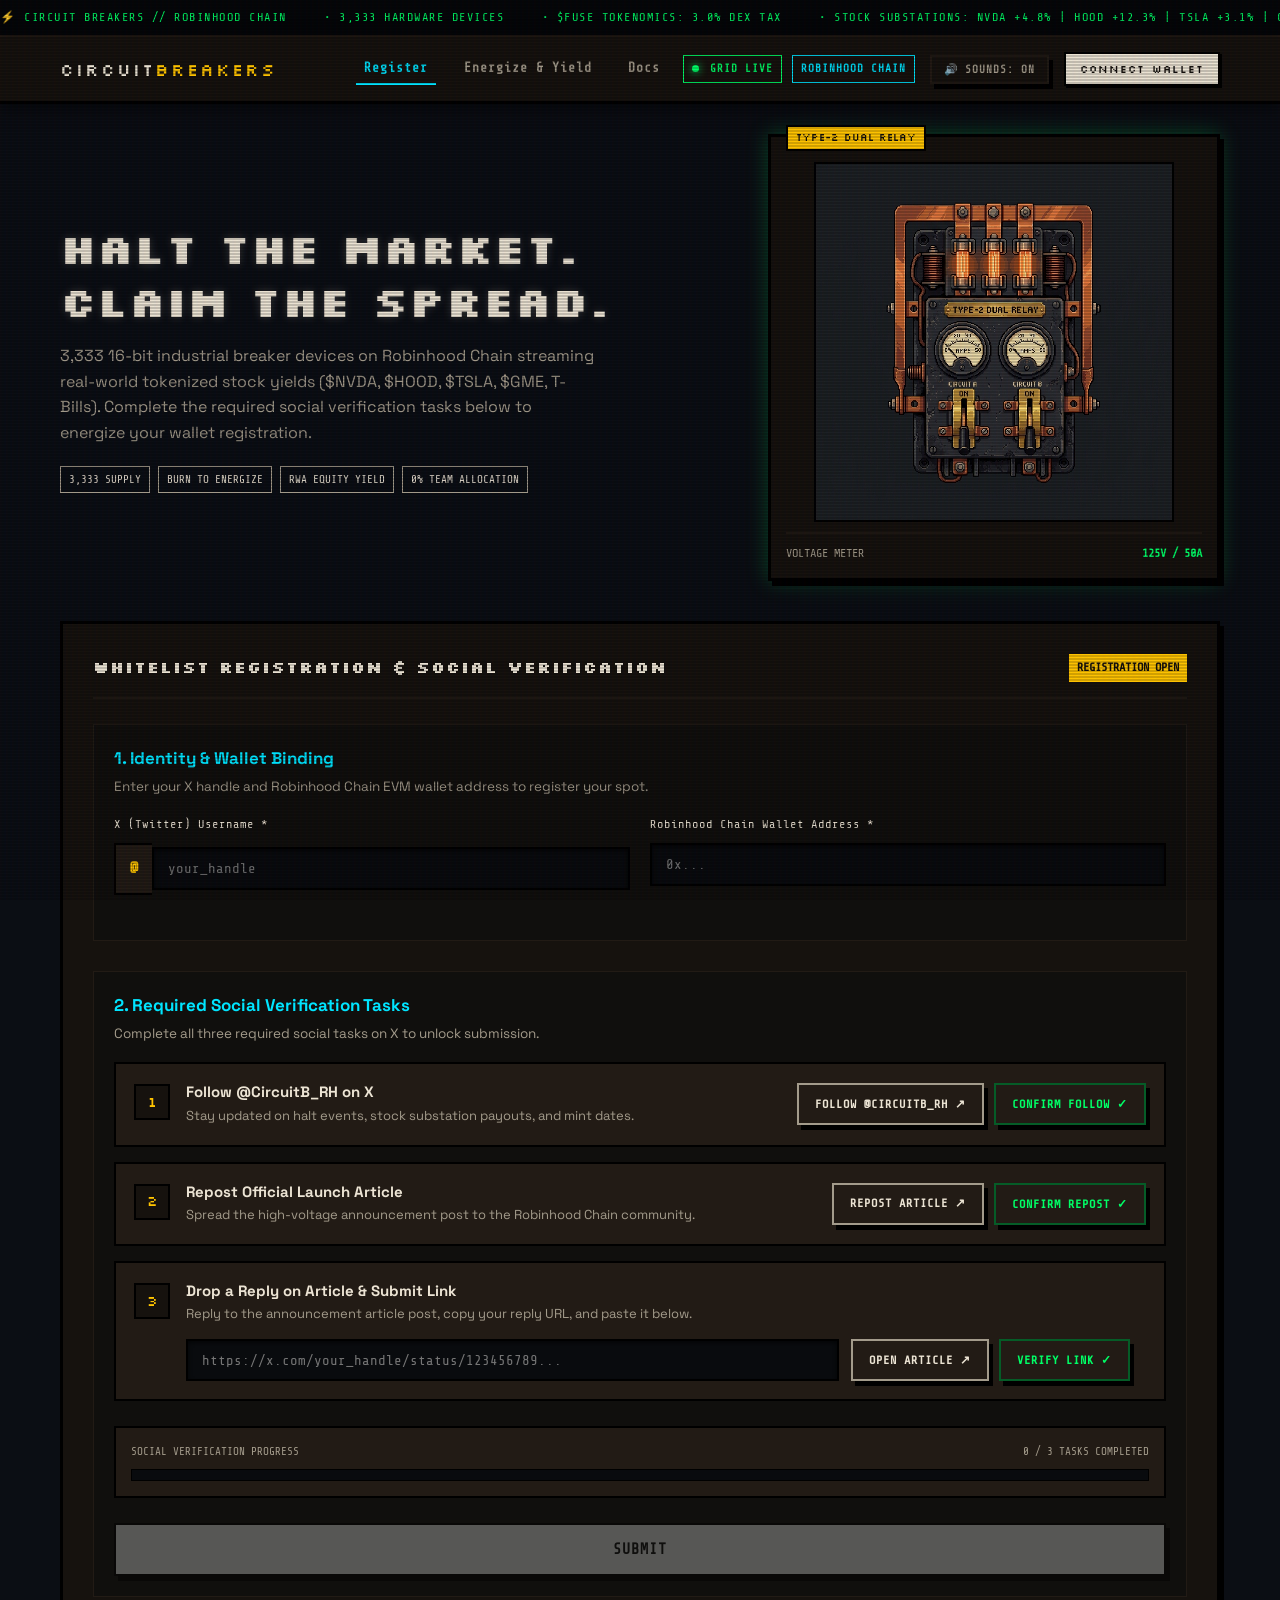
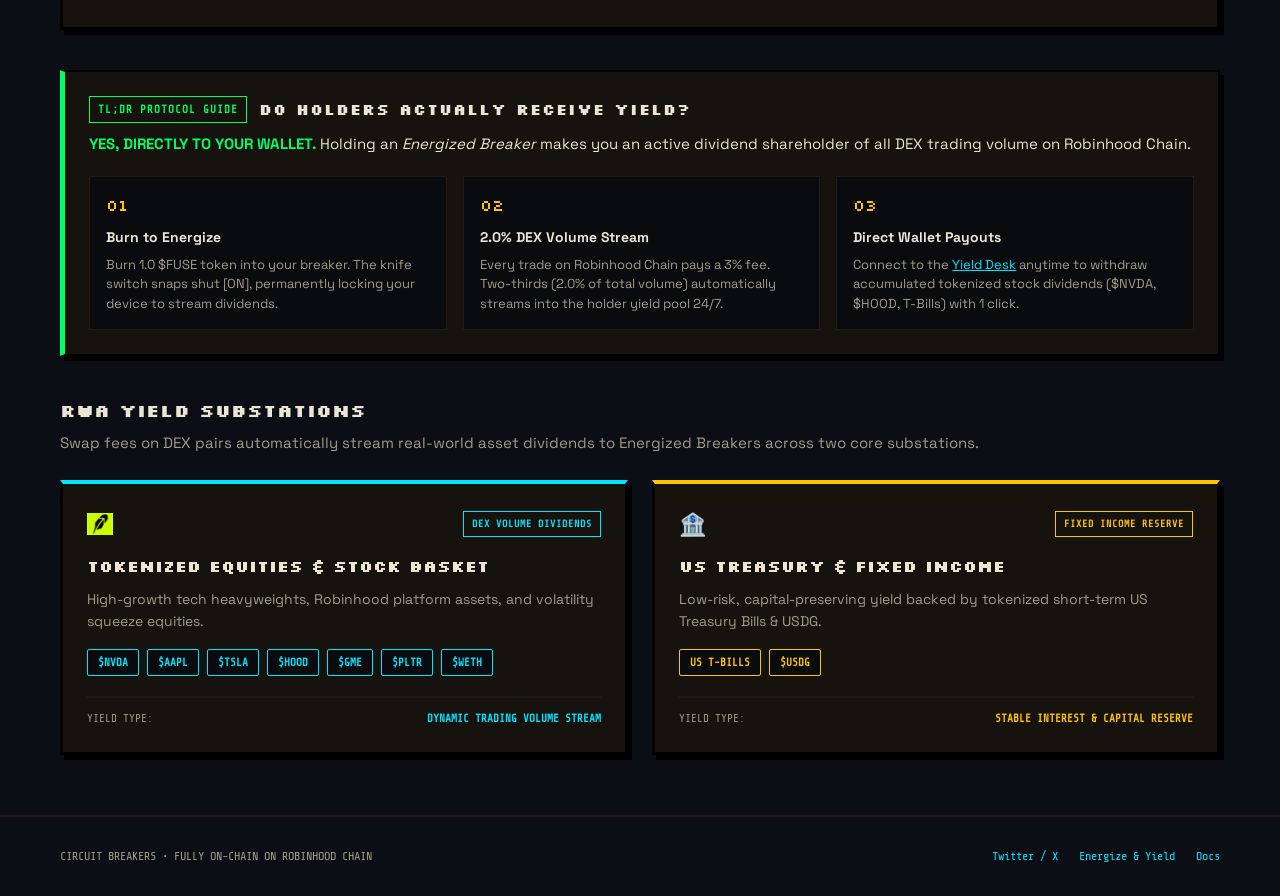
==== index.html @ a535ebd8 "Add production Web3 wallet connect, dynamic NFT inventory detection, and zeroed baseline stats" ====
<!DOCTYPE html>
<html lang="en">
<head>
  <meta charset="UTF-8">
  <meta name="viewport" content="width=device-width, initial-scale=1.0">
  <title>CIRCUIT BREAKERS | Robinhood Chain Registration Terminal</title>
  <meta name="description" content="3,333 16-bit industrial breaker devices on Robinhood Chain streaming real-world tokenized stock yields.">
  <link rel="preconnect" href="https://fonts.googleapis.com">
  <link rel="preconnect" href="https://fonts.gstatic.com" crossorigin>
  <link href="https://fonts.googleapis.com/css2?family=Share+Tech+Mono&family=Silkscreen:wght@400;700&family=Space+Grotesk:wght@400;600;700&display=swap" rel="stylesheet">
  <link rel="icon" type="image/png" href="assets/favicon.png?v=2.0.2">
  <link rel="shortcut icon" href="favicon.ico?v=2.0.2">
  <link rel="stylesheet" href="style.css?v=2.0.2">
</head>
<body class="crt-overlay">

  <!-- TOP STATUS MARQUEE -->
  <div class="ticker-bar">
    <div class="ticker-content" id="tickerStream">
      <span>⚡ CIRCUIT BREAKERS // ROBINHOOD CHAIN</span>
      <span>• 3,333 HARDWARE DEVICES</span>
      <span>• $FUSE TOKENOMICS: 3.0% DEX TAX</span>
      <span>• STOCK SUBSTATIONS: NVDA +4.8% | HOOD +12.3% | TSLA +3.1% | GME +18.5%</span>
      <span>• REGISTRATION STATUS: OPEN</span>
    </div>
  </div>

  <!-- NAVIGATION HEADER -->
  <header class="topbar">
    <div class="wrap topbar-in">
      <a href="index.html" class="brand">CIRCUIT<span>BREAKERS</span></a>
      
      <div class="topbar-right">
        <nav class="nav-links" id="navLinks">
          <a href="index.html#registrationPanel" class="nav-link active">Register</a>
          <a href="energize.html" class="nav-link">Energize &amp; Yield</a>
          <a href="docs.html" class="nav-link">Docs</a>
          <div class="mobile-only-drawer-item">
            <span class="badge badge-chain">ROBINHOOD CHAIN</span>
          </div>
        </nav>
        <div class="header-badges">
          <span class="badge badge-live"><i class="dot"></i> GRID LIVE</span>
          <span class="badge badge-chain">ROBINHOOD CHAIN</span>
        </div>
        <button class="btn btn-audio" id="audioToggle" aria-label="Toggle Audio Feedback">
          <span id="audioIcon">🔊</span> SOUNDS: ON
        </button>
        <button class="btn-connect" id="navConnectBtn">CONNECT WALLET</button>
        <button class="mobile-menu-btn" id="mobileMenuBtn" aria-label="Toggle Navigation Menu">
          <span id="hamburgerIcon">☰</span>
        </button>
      </div>
    </div>
  </header>

  <!-- MAIN TERMINAL WRAPPER -->
  <main class="wrap main-content">

    <!-- HERO SECTION -->
    <section class="hero-grid">
      <div class="hero-left">
        <h1 class="hero-title">HALT THE MARKET.<br>CLAIM THE SPREAD.</h1>
        <p class="hero-lede">
          3,333 16-bit industrial breaker devices on Robinhood Chain streaming real-world tokenized stock yields ($NVDA, $HOOD, $TSLA, $GME, T-Bills). 
          Complete the required social verification tasks below to energize your wallet registration.
        </p>
        <div class="hero-tags">
          <span class="tag">3,333 Supply</span>
          <span class="tag">Burn to Energize</span>
          <span class="tag">RWA Equity Yield</span>
          <span class="tag">0% Team Allocation</span>
        </div>
      </div>
      <div class="hero-right">
        <!-- 16-Bit Device Showcase Carousel -->
        <div class="device-card">
          <div class="device-badge">TYPE-2 DUAL RELAY</div>
          <img src="assets/type2.jpg" alt="Circuit Breaker Master Device" id="heroDeviceImg" class="device-art">
          <div class="device-foot">
            <span class="meter-label">VOLTAGE METER</span>
            <span class="meter-val" id="voltageVal">125V / 50A</span>
          </div>
        </div>
      </div>
    </section>

    <!-- INTERACTIVE REGISTRATION CARD -->
    <section class="terminal-panel" id="registrationPanel">
      <div class="panel-header">
        <h2>WHITELIST REGISTRATION &amp; SOCIAL VERIFICATION</h2>
        <span class="step-indicator" id="statusBadge">REGISTRATION OPEN</span>
      </div>

      <form id="regForm" onsubmit="return false;">
        
        <!-- SECTION 1: IDENTITY & WALLET -->
        <div class="form-section">
          <h3 class="section-title">1. Identity &amp; Wallet Binding</h3>
          <p class="section-desc">Enter your X handle and Robinhood Chain EVM wallet address to register your spot.</p>
          
          <div class="form-grid">
            <div class="field-group">
              <label for="xUsername">X (Twitter) Username *</label>
              <div class="input-prefix-wrap">
                <span class="prefix">@</span>
                <input type="text" id="xUsername" placeholder="your_handle" required autocomplete="off">
              </div>
            </div>

            <div class="field-group">
              <label for="walletAddress">Robinhood Chain Wallet Address *</label>
              <input type="text" id="walletAddress" placeholder="0x..." required autocomplete="off">
            </div>
          </div>
        </div>

        <!-- SECTION 2: REQUIRED SOCIAL TASKS -->
        <div class="form-section" style="margin-top: 30px;">
          <h3 class="section-title">2. Required Social Verification Tasks</h3>
          <p class="section-desc">Complete all three required social tasks on X to unlock submission.</p>

          <div class="tasks-list">
            
            <!-- Task 1: Follow Account -->
            <div class="task-card" id="taskCard1">
              <div class="task-icon">1</div>
              <div class="task-body">
                <h4>Follow @CircuitB_RH on X</h4>
                <p>Stay updated on halt events, stock substation payouts, and mint dates.</p>
              </div>
              <div class="task-action">
                <a href="https://x.com/CircuitB_RH" target="_blank" rel="noopener noreferrer" class="btn btn-ghost" id="followBtn">Follow @CircuitB_RH &nearr;</a>
                <button type="button" class="btn btn-check" id="checkTask1">Confirm Follow &check;</button>
              </div>
            </div>

            <!-- Task 2: Retweet Article -->
            <div class="task-card" id="taskCard2">
              <div class="task-icon">2</div>
              <div class="task-body">
                <h4>Repost Official Launch Article</h4>
                <p>Spread the high-voltage announcement post to the Robinhood Chain community.</p>
              </div>
              <div class="task-action">
                <a href="https://x.com/CircuitB_RH" target="_blank" rel="noopener noreferrer" class="btn btn-ghost" id="retweetBtn">Repost Article &nearr;</a>
                <button type="button" class="btn btn-check" id="checkTask2">Confirm Repost &check;</button>
              </div>
            </div>

            <!-- Task 3: Drop Reply & Submit URL -->
            <div class="task-card task-card-expandable" id="taskCard3">
              <div class="task-icon">3</div>
              <div class="task-body">
                <h4>Drop a Reply on Article &amp; Submit Link</h4>
                <p>Reply to the announcement article post, copy your reply URL, and paste it below.</p>
                <div class="reply-action-row">
                  <input type="url" id="replyUrl" placeholder="https://x.com/your_handle/status/123456789..." autocomplete="off">
                  <div class="task-action">
                    <a href="https://x.com/CircuitB_RH" target="_blank" rel="noopener noreferrer" class="btn btn-ghost" id="replyBtn">Open Article &nearr;</a>
                    <button type="button" class="btn btn-check" id="checkTask3">Verify Link &check;</button>
                  </div>
                </div>
              </div>
            </div>

          </div>

          <!-- Progress Bar & Submit -->
          <div class="progress-box">
            <div class="progress-head">
              <span>SOCIAL VERIFICATION PROGRESS</span>
              <span id="progressPercent">0 / 3 TASKS COMPLETED</span>
            </div>
            <div class="progress-bar-track">
              <div class="progress-bar-fill" id="progressFill"></div>
            </div>
          </div>

          <div class="submit-action-wrap">
            <button type="button" class="btn btn-primary btn-large" id="submitRegBtn" disabled>SUBMIT</button>
          </div>
        </div>

      </form>
    </section>

    <!-- SUCCESS RECEIPT MODAL -->
    <div class="modal-backdrop" id="successModal" hidden>
      <div class="modal-card">
        <div class="modal-header">
          <h3>⚡ REGISTRATION RECEIPT</h3>
          <button type="button" class="btn-close" id="closeModalBtn">&times;</button>
        </div>
        <div class="modal-body">
          <div class="receipt-badge">WHITELIST VERIFIED</div>
          <p class="receipt-intro">Your identity &amp; wallet have been registered into the Circuit Breakers allocation pool.</p>
          
          <div class="ticket-details">
            <div class="ticket-row">
              <span class="t-key">SERIAL NUMBER:</span>
              <span class="t-val" id="recSerial">#0407</span>
            </div>
            <div class="ticket-row">
              <span class="t-key">X HANDLE:</span>
              <span class="t-val" id="recHandle">@username</span>
            </div>
            <div class="ticket-row">
              <span class="t-key">CHAIN ADDRESS:</span>
              <span class="t-val" id="recWallet">0x...</span>
            </div>
            <div class="ticket-row">
              <span class="t-key">REPLY VERIFICATION:</span>
              <span class="t-val t-link" id="recReply">Submitted</span>
            </div>
            <div class="ticket-row">
              <span class="t-key">SUBSTATION ALLOCATION:</span>
              <span class="t-val">Tier-1 Guaranteed Whitelist</span>
            </div>
            <div class="ticket-row">
              <span class="t-key">TIMESTAMPS:</span>
              <span class="t-val" id="recTime">2026-08-31 23:30 UTC</span>
            </div>
          </div>
        </div>
        <div class="receipt-foot">
          <button type="button" class="btn btn-primary" id="doneBtn">Close &amp; Download Ticket</button>
        </div>
      </div>
    </div>

    <!-- TL;DR: HOW HOLDERS GET PAID -->
    <section class="tldr-yield-sec">
      <div class="tldr-yield-card">
        <div class="tldr-head">
          <span class="badge badge-live">TL;DR PROTOCOL GUIDE</span>
          <h3>DO HOLDERS ACTUALLY RECEIVE YIELD?</h3>
        </div>
        <p class="tldr-answer">
          <strong>YES, DIRECTLY TO YOUR WALLET.</strong> Holding an <em>Energized Breaker</em> makes you an active dividend shareholder of all DEX trading volume on Robinhood Chain.
        </p>
        <div class="tldr-steps-grid">
          <div class="tldr-step">
            <span class="t-step-num">01</span>
            <h4>Burn to Energize</h4>
            <p>Burn 1.0 $FUSE token into your breaker. The knife switch snaps shut [ON], permanently locking your device to stream dividends.</p>
          </div>
          <div class="tldr-step">
            <span class="t-step-num">02</span>
            <h4>2.0% DEX Volume Stream</h4>
            <p>Every trade on Robinhood Chain pays a 3% fee. Two-thirds (2.0% of total volume) automatically streams into the holder yield pool 24/7.</p>
          </div>
          <div class="tldr-step">
            <span class="t-step-num">03</span>
            <h4>Direct Wallet Payouts</h4>
            <p>Connect to the <a href="energize.html" class="tldr-link">Yield Desk</a> anytime to withdraw accumulated tokenized stock dividends ($NVDA, $HOOD, T-Bills) with 1 click.</p>
          </div>
        </div>
      </div>
    </section>

    <!-- RWA YIELD SUBSTATIONS -->
    <section class="substations-sec" id="substations">
      <div class="sec-head">
        <h2>RWA YIELD SUBSTATIONS</h2>
        <p>Swap fees on DEX pairs automatically stream real-world asset dividends to Energized Breakers across two core substations.</p>
      </div>
      <div class="substation-grid-2col">
        
        <!-- CARD 1: EQUITIES & STOCKS -->
        <div class="sub-card-featured sub-card-equities">
          <div class="sub-card-top">
            <div class="sub-icon-img"><img src="assets/robinhood_logo.png" alt="Robinhood Feather Logo" class="rh-logo-icon"></div>
            <span class="sub-badge sub-badge-cyan">DEX VOLUME DIVIDENDS</span>
          </div>
          <h3>Tokenized Equities &amp; Stock Basket</h3>
          <p class="sub-desc">High-growth tech heavyweights, Robinhood platform assets, and volatility squeeze equities.</p>
          <div class="asset-pills">
            <span class="pill">$NVDA</span>
            <span class="pill">$AAPL</span>
            <span class="pill">$TSLA</span>
            <span class="pill">$HOOD</span>
            <span class="pill">$GME</span>
            <span class="pill">$PLTR</span>
            <span class="pill">$WETH</span>
          </div>
          <div class="sub-foot">
            <span class="sub-label">YIELD TYPE:</span>
            <span class="sub-val val-cyan">DYNAMIC TRADING VOLUME STREAM</span>
          </div>
        </div>

        <!-- CARD 2: US TREASURY & FIXED INCOME -->
        <div class="sub-card-featured sub-card-treasury">
          <div class="sub-card-top">
            <div class="sub-icon-emoji">🏦</div>
            <span class="sub-badge sub-badge-amber">FIXED INCOME RESERVE</span>
          </div>
          <h3>US Treasury &amp; Fixed Income</h3>
          <p class="sub-desc">Low-risk, capital-preserving yield backed by tokenized short-term US Treasury Bills &amp; USDG.</p>
          <div class="asset-pills">
            <span class="pill pill-gold">US T-BILLS</span>
            <span class="pill pill-gold">$USDG</span>
          </div>
          <div class="sub-foot">
            <span class="sub-label">YIELD TYPE:</span>
            <span class="sub-val val-amber">STABLE INTEREST &amp; CAPITAL RESERVE</span>
          </div>
        </div>

      </div>
    </section>

  </main>

  <!-- FOOTER -->
  <footer class="foot">
    <div class="wrap foot-in">
      <span>CIRCUIT BREAKERS • FULLY ON-CHAIN ON ROBINHOOD CHAIN</span>
      <div class="foot-links">
        <a href="https://x.com/CircuitB_RH" target="_blank">Twitter / X</a>
        <a href="energize.html">Energize &amp; Yield</a>
        <a href="docs.html">Docs</a>
      </div>
    </div>
  </footer>

  <script src="app.js?v=2.0.2"></script>
</body>
</html>
---- style.css ----
/* CIRCUIT BREAKERS - High-Fidelity Retro Cyber-Finance Design System */
:root {
  --bg-dark: #0B0E14;
  --bg-panel: #16120E;
  --bg-panel-light: #221B15;
  --paper-cream: #ECE4D4;
  
  --ink-main: #ECE4D4;
  --ink-soft: #A39B8B;
  --ink-dark: #120F0C;
  
  --phosphor-green: #00FF66;
  --phosphor-dim: #055C27;
  --cyan-electric: #00E5FF;
  --amber-caution: #FFC400;
  --crimson-alert: #FF1744;
  --copper-gold: #C5A059;
  
  --font-mono: 'Share Tech Mono', monospace;
  --font-pixel: 'Silkscreen', cursive, monospace;
  --font-sans: 'Space Grotesk', sans-serif;
  
  --shadow-pixel: 4px 5px 0px #000000;
  --shadow-glow: 0px 0px 20px rgba(0, 255, 102, 0.25);
}

* {
  box-sizing: border-box;
  margin: 0;
  padding: 0;
}

body {
  background-color: var(--bg-dark);
  color: var(--ink-main);
  font-family: var(--font-sans);
  font-size: 15px;
  line-height: 1.6;
  overflow-x: hidden;
  position: relative;
}

/* CRT SCANLINE OVERLAY */
.crt-overlay::after {
  content: " ";
  display: block;
  position: fixed;
  inset: 0;
  background: linear-gradient(rgba(18, 16, 16, 0) 50%, rgba(0, 0, 0, 0.25) 50%), linear-gradient(90deg, rgba(255, 0, 0, 0.03), rgba(0, 255, 0, 0.01), rgba(0, 0, 255, 0.03));
  z-index: 99;
  background-size: 100% 3px, 6px 100%;
  pointer-events: none;
  opacity: 0.7;
}

.wrap {
  max-width: 1200px;
  margin: 0 auto;
  padding: 0 20px;
}

/* TICKER MARQUEE */
.ticker-bar {
  background: #050709;
  border-bottom: 2px solid #221B15;
  color: var(--phosphor-green);
  font-family: var(--font-mono);
  font-size: 12px;
  letter-spacing: 1.5px;
  overflow: hidden;
  padding: 8px 0;
  white-space: nowrap;
}

.ticker-content {
  display: inline-block;
  animation: marquee 35s linear infinite;
}

.ticker-content span {
  margin-right: 30px;
}

@keyframes marquee {
  0% { transform: translateX(0); }
  100% { transform: translateX(-50%); }
}

/* TOPBAR */
.topbar {
  background: var(--bg-panel);
  border-bottom: 3px solid #000;
  position: sticky;
  top: 0;
  z-index: 50;
  box-shadow: 0 4px 15px rgba(0,0,0,0.5);
}

.topbar-in {
  display: flex;
  align-items: center;
  justify-content: space-between;
  min-height: 64px;
  flex-wrap: wrap;
  gap: 15px;
}

.brand {
  font-family: var(--font-pixel);
  font-size: 18px;
  color: var(--paper-cream);
  text-decoration: none;
  letter-spacing: 2px;
}

.brand span {
  color: var(--amber-caution);
}

.header-badges {
  display: flex;
  gap: 10px;
}

.badge {
  font-family: var(--font-mono);
  font-size: 11px;
  font-weight: 700;
  padding: 4px 8px;
  border: 1px solid currentColor;
  letter-spacing: 1px;
  text-transform: uppercase;
}

.badge-live {
  color: var(--phosphor-green);
  border-color: var(--phosphor-green);
}

.badge-live .dot {
  display: inline-block;
  width: 7px;
  height: 7px;
  background: var(--phosphor-green);
  border-radius: 50%;
  box-shadow: 0 0 8px var(--phosphor-green);
  animation: blink 1.8s infinite;
  margin-right: 4px;
}

@keyframes blink {
  0%, 100% { opacity: 1; }
  50% { opacity: 0.3; }
}

.badge-chain {
  color: var(--cyan-electric);
  border-color: var(--cyan-electric);
}

.badge-success {
  color: var(--phosphor-green);
  border-color: var(--phosphor-green);
}

/* BUTTONS */
.btn {
  font-family: var(--font-mono);
  font-size: 13px;
  font-weight: 700;
  letter-spacing: 1px;
  text-transform: uppercase;
  padding: 10px 16px;
  border: 2px solid #000;
  box-shadow: var(--shadow-pixel);
  cursor: pointer;
  text-decoration: none;
  display: inline-flex;
  align-items: center;
  justify-content: center;
  gap: 6px;
  transition: transform 0.1s, box-shadow 0.1s, background-color 0.15s;
}

.btn:hover:not(:disabled) {
  transform: translate(2px, 2px);
  box-shadow: 2px 3px 0px #000;
}

.btn:active:not(:disabled) {
  transform: translate(4px, 5px);
  box-shadow: 0px 0px 0px #000;
}

.btn:disabled {
  opacity: 0.4;
  cursor: not-allowed;
  filter: grayscale(1);
}

.btn-primary {
  background: var(--amber-caution);
  color: var(--ink-dark);
}

.btn-accent {
  background: var(--cyan-electric);
  color: var(--ink-dark);
}

.btn-ghost {
  background: var(--bg-panel-light);
  color: var(--paper-cream);
  border-color: var(--ink-soft);
}

.btn-audio {
  background: transparent;
  color: var(--ink-soft);
  border-color: var(--bg-panel-light);
  font-size: 11px;
  padding: 6px 12px;
}

.btn-check {
  background: var(--bg-panel-light);
  color: var(--phosphor-green);
  border-color: var(--phosphor-dim);
}

.btn-check.done {
  background: var(--phosphor-dim);
  color: var(--paper-cream);
  border-color: var(--phosphor-green);
}

/* MAIN CONTENT */
.main-content {
  padding-top: 30px;
  padding-bottom: 60px;
}

/* HERO GRID */
.hero-grid {
  display: grid;
  grid-template-columns: 1.2fr 0.8fr;
  gap: 30px;
  align-items: center;
  margin-bottom: 40px;
}

.eyebrow {
  font-family: var(--font-mono);
  font-size: 12px;
  color: var(--amber-caution);
  letter-spacing: 2px;
  margin-bottom: 8px;
}

.hero-title {
  font-family: var(--font-pixel);
  font-size: clamp(24px, 3.5vw, 42px);
  line-height: 1.25;
  color: var(--paper-cream);
  margin-bottom: 16px;
  text-shadow: 0 0 10px rgba(236, 228, 212, 0.2);
}

.hero-lede {
  color: var(--ink-soft);
  font-size: 16px;
  max-width: 54ch;
  margin-bottom: 20px;
}

.hero-tags {
  display: flex;
  gap: 8px;
  flex-wrap: wrap;
}

.tag {
  font-family: var(--font-mono);
  font-size: 11px;
  border: 1px solid var(--ink-soft);
  color: var(--paper-cream);
  padding: 4px 8px;
  text-transform: uppercase;
}

/* DEVICE CARD */
.device-card {
  background: var(--bg-panel);
  border: 3px solid #000;
  box-shadow: var(--shadow-pixel), var(--shadow-glow);
  padding: 15px;
  position: relative;
  text-align: center;
}

.device-badge {
  position: absolute;
  top: -12px;
  left: 15px;
  background: var(--amber-caution);
  color: var(--ink-dark);
  font-family: var(--font-pixel);
  font-size: 10px;
  padding: 3px 8px;
  border: 2px solid #000;
}

.device-art {
  width: 100%;
  max-width: 360px;
  height: auto;
  border: 2px solid #000;
  display: block;
  margin: 10px auto;
  image-rendering: pixelated;
}

.device-foot {
  display: flex;
  justify-content: space-between;
  font-family: var(--font-mono);
  font-size: 12px;
  border-top: 2px solid var(--bg-panel-light);
  padding-top: 10px;
  margin-top: 10px;
}

.meter-label { color: var(--ink-soft); }
.meter-val { color: var(--phosphor-green); font-weight: 700; }

/* TERMINAL PANEL (REGISTRATION) */
.terminal-panel {
  background: var(--bg-panel);
  border: 3px solid #000;
  box-shadow: var(--shadow-pixel);
  padding: 30px;
  margin-bottom: 40px;
}

.panel-header {
  display: flex;
  justify-content: space-between;
  align-items: center;
  border-bottom: 2px solid var(--bg-panel-light);
  padding-bottom: 15px;
  margin-bottom: 25px;
  flex-wrap: wrap;
  gap: 10px;
}

.panel-header h2 {
  font-family: var(--font-pixel);
  font-size: 16px;
  color: var(--paper-cream);
  letter-spacing: 1px;
}

.step-indicator {
  font-family: var(--font-mono);
  font-size: 12px;
  background: var(--amber-caution);
  color: var(--ink-dark);
  font-weight: 700;
  padding: 4px 8px;
}

/* FORM SECTIONS */
.form-section {
  background: rgba(9, 11, 14, 0.4);
  border: 1px solid var(--bg-panel-light);
  padding: 20px;
}

.section-title {
  font-family: var(--font-sans);
  font-size: 17px;
  font-weight: 700;
  color: var(--cyan-electric);
  margin-bottom: 4px;
}

.section-desc {
  color: var(--ink-soft);
  font-size: 13.5px;
  margin-bottom: 18px;
}

.submit-action-wrap {
  margin-top: 25px;
  text-align: center;
}

.btn-large {
  font-size: 15px;
  padding: 16px 28px;
  width: 100%;
}

.form-grid {
  display: grid;
  grid-template-columns: 1fr 1fr;
  gap: 20px;
  margin-bottom: 25px;
}

.field-group {
  display: flex;
  flex-direction: column;
  gap: 8px;
}

.field-group label {
  font-family: var(--font-mono);
  font-size: 12px;
  color: var(--paper-cream);
  letter-spacing: 1px;
}

.input-prefix-wrap, .input-btn-wrap {
  display: flex;
  align-items: center;
}

.prefix {
  background: var(--bg-panel-light);
  border: 2px solid #000;
  border-right: none;
  color: var(--amber-caution);
  font-family: var(--font-mono);
  font-weight: 700;
  padding: 12px 14px;
}

input[type="text"], input[type="url"] {
  width: 100%;
  background: #090B0E;
  border: 2px solid #000;
  color: var(--phosphor-green);
  font-family: var(--font-mono);
  font-size: 14px;
  padding: 12px 14px;
  outline: none;
  box-shadow: inset 0 2px 4px rgba(0,0,0,0.6);
}

input[type="text"]:focus, input[type="url"]:focus {
  border-color: var(--cyan-electric);
  box-shadow: 0 0 8px rgba(0, 229, 255, 0.4);
}

.input-btn-wrap input {
  border-right: none;
}

.step-nav {
  display: flex;
  justify-content: space-between;
  align-items: center;
  margin-top: 25px;
  gap: 15px;
}

/* SOCIAL TASKS */
.tasks-list {
  display: flex;
  flex-direction: column;
  gap: 15px;
  margin-bottom: 25px;
}

.task-card {
  background: var(--bg-panel-light);
  border: 2px solid #000;
  padding: 18px;
  display: grid;
  grid-template-columns: 36px 1fr auto;
  gap: 16px;
  align-items: start;
  transition: border-color 0.2s;
}

.task-card.completed {
  border-color: var(--phosphor-green);
  background: rgba(0, 255, 102, 0.05);
}

.task-icon {
  width: 36px;
  height: 36px;
  background: var(--bg-panel);
  border: 2px solid #000;
  color: var(--amber-caution);
  font-family: var(--font-pixel);
  display: grid;
  place-items: center;
  font-size: 14px;
  margin-top: 2px;
}

.task-body {
  display: flex;
  flex-direction: column;
}

.task-body h4 {
  font-size: 15px;
  color: var(--paper-cream);
  margin-bottom: 4px;
  line-height: 1.3;
}

.task-body p {
  font-size: 13px;
  color: var(--ink-soft);
}

.task-action {
  display: flex;
  align-items: center;
  gap: 10px;
  align-self: center;
}

.task-action .btn {
  height: 42px;
  padding: 0 16px;
  white-space: nowrap;
  font-size: 12px;
  display: inline-flex;
  align-items: center;
  justify-content: center;
}

/* TASK 3 ROW ALIGNMENT */
.reply-action-row {
  display: flex;
  align-items: center;
  gap: 12px;
  margin-top: 14px;
  width: 100%;
  flex-wrap: wrap;
}

.reply-action-row input[type="url"] {
  flex: 1 1 260px;
  min-width: 200px;
  height: 42px;
}

.reply-action-row .task-action {
  display: flex;
  align-items: center;
  gap: 10px;
  flex-shrink: 0;
  margin: 0;
}

/* PROGRESS BAR */
.progress-box {
  background: var(--bg-panel-light);
  border: 2px solid #000;
  padding: 15px;
  margin-bottom: 20px;
}

.progress-head {
  display: flex;
  justify-content: space-between;
  font-family: var(--font-mono);
  font-size: 11px;
  color: var(--ink-soft);
  margin-bottom: 8px;
}

.progress-bar-track {
  height: 12px;
  background: #090B0E;
  border: 1px solid #000;
  position: relative;
  overflow: hidden;
}

.progress-bar-fill {
  height: 100%;
  width: 0%;
  background: var(--phosphor-green);
  box-shadow: 0 0 10px var(--phosphor-green);
  transition: width 0.3s ease;
}

/* SUCCESS MODAL */
.modal-backdrop {
  position: fixed;
  inset: 0;
  background: rgba(5, 7, 10, 0.88);
  backdrop-filter: blur(4px);
  z-index: 100;
  display: flex;
  align-items: center;
  justify-content: center;
  padding: 20px;
}

.modal-backdrop[hidden] {
  display: none;
}

.modal-content {
  background: var(--bg-panel);
  border: 3px solid #000;
  box-shadow: var(--shadow-pixel), var(--shadow-glow);
  max-width: 580px;
  width: 100%;
  padding: 25px;
  position: relative;
}

.receipt-header {
  display: flex;
  justify-content: space-between;
  align-items: center;
  margin-bottom: 15px;
}

.close-btn {
  background: none;
  border: none;
  color: var(--ink-soft);
  font-size: 24px;
  cursor: pointer;
}

.receipt-title {
  font-family: var(--font-pixel);
  font-size: 16px;
  color: var(--amber-caution);
  margin-bottom: 6px;
}

.receipt-note {
  font-size: 13px;
  color: var(--ink-soft);
  margin-bottom: 20px;
}

.ticket-details {
  background: #090B0E;
  border: 2px solid #000;
  padding: 15px;
  font-family: var(--font-mono);
  font-size: 13px;
  display: flex;
  flex-direction: column;
  gap: 10px;
  margin-bottom: 20px;
}

.ticket-row {
  display: flex;
  justify-content: space-between;
  border-bottom: 1px dashed var(--bg-panel-light);
  padding-bottom: 6px;
}

.t-key { color: var(--ink-soft); }
.t-val { color: var(--paper-cream); font-weight: 700; word-break: break-all; }
.t-link { color: var(--cyan-electric); }

/* SUBSTATIONS SECTION */
.substations-sec {
  margin-top: 40px;
}

.sec-head {
  margin-bottom: 25px;
}

.sec-head h2 {
  font-family: var(--font-pixel);
  font-size: 18px;
  color: var(--paper-cream);
  margin-bottom: 6px;
}

.sec-head p {
  color: var(--ink-soft);
}

.substation-grid-2col {
  display: grid;
  grid-template-columns: repeat(auto-fit, minmax(340px, 1fr));
  gap: 24px;
}

.sub-card-featured {
  background: var(--bg-panel);
  border: 3px solid #000;
  box-shadow: var(--shadow-pixel);
  padding: 24px;
  display: flex;
  flex-direction: column;
  position: relative;
  transition: transform 0.2s, box-shadow 0.2s;
}

.sub-card-equities {
  border-top: 4px solid var(--cyan-electric);
}

.sub-card-treasury {
  border-top: 4px solid var(--amber-caution);
}

.sub-card-featured:hover {
  transform: translateY(-2px);
  box-shadow: 6px 8px 0px #000;
}

.sub-card-top {
  display: flex;
  justify-content: space-between;
  align-items: center;
  margin-bottom: 14px;
  height: 32px;
}

.sub-icon-emoji {
  font-size: 22px;
  line-height: 1;
  height: 24px;
  display: flex;
  align-items: center;
}

.sub-icon-img {
  height: 24px;
  display: flex;
  align-items: center;
}

.rh-logo-icon {
  height: 22px;
  width: auto;
  max-width: 28px;
  object-fit: contain;
  display: block;
}

.sub-badge {
  font-family: var(--font-mono);
  font-size: 10px;
  font-weight: 700;
  padding: 4px 8px;
  border: 1px solid currentColor;
  letter-spacing: 1px;
}

.sub-badge-cyan { color: var(--cyan-electric); border-color: var(--cyan-electric); }
.sub-badge-amber { color: var(--amber-caution); border-color: var(--amber-caution); }

.sub-card-featured h3 {
  font-family: var(--font-pixel);
  font-size: 16px;
  color: var(--paper-cream);
  margin-bottom: 8px;
}

.sub-desc {
  font-size: 14px;
  color: var(--ink-soft);
  margin-bottom: 16px;
}

.asset-pills {
  display: flex;
  flex-wrap: wrap;
  gap: 8px;
  margin-bottom: 20px;
}

.pill {
  font-family: var(--font-mono);
  font-size: 11px;
  font-weight: 700;
  background: #090B0E;
  border: 1px solid var(--cyan-electric);
  color: var(--cyan-electric);
  padding: 4px 10px;
  border-radius: 2px;
}

.pill-gold {
  border-color: var(--amber-caution);
  color: var(--amber-caution);
}

.sub-foot {
  margin-top: auto;
  border-top: 2px solid var(--bg-panel-light);
  padding-top: 12px;
  display: flex;
  justify-content: space-between;
  font-family: var(--font-mono);
  font-size: 11px;
}

.sub-label { color: var(--ink-soft); }
.val-cyan { color: var(--cyan-electric); font-weight: 700; }
.val-amber { color: var(--amber-caution); font-weight: 700; }

/* TL;DR YIELD EXPLAINER */
.tldr-yield-sec {
  margin-top: 30px;
  margin-bottom: 30px;
}

.tldr-yield-card {
  background: var(--bg-panel);
  border: 2px solid #000;
  border-left: 5px solid var(--phosphor-green);
  box-shadow: var(--shadow-pixel);
  padding: 24px;
}

.tldr-head {
  display: flex;
  align-items: center;
  gap: 12px;
  margin-bottom: 10px;
  flex-wrap: wrap;
}

.tldr-head h3 {
  font-family: var(--font-pixel);
  font-size: 15px;
  color: var(--paper-cream);
  letter-spacing: 1px;
}

.tldr-answer {
  font-size: 15px;
  color: var(--paper-cream);
  margin-bottom: 20px;
  line-height: 1.5;
}

.tldr-answer strong {
  color: var(--phosphor-green);
}

.tldr-steps-grid {
  display: grid;
  grid-template-columns: repeat(auto-fit, minmax(240px, 1fr));
  gap: 16px;
}

.tldr-step {
  background: #090B0E;
  border: 1px solid var(--bg-panel-light);
  padding: 16px;
  display: flex;
  flex-direction: column;
}

.t-step-num {
  font-family: var(--font-pixel);
  font-size: 16px;
  color: var(--amber-caution);
  margin-bottom: 8px;
}

.tldr-step h4 {
  font-family: var(--font-sans);
  font-size: 14px;
  font-weight: 700;
  color: var(--paper-cream);
  margin-bottom: 6px;
}

.tldr-step p {
  font-size: 13px;
  color: var(--ink-soft);
  line-height: 1.5;
  margin: 0;
}

.tldr-link {
  color: var(--cyan-electric);
  text-decoration: underline;
}

/* TOPBAR NAV LINKS */
.nav-links {
  display: flex;
  gap: 20px;
  align-items: center;
}

.nav-link {
  font-family: var(--font-mono);
  font-size: 13px;
  font-weight: 700;
  color: var(--ink-soft);
  text-decoration: none;
  letter-spacing: 1px;
  transition: color 0.2s;
  padding: 4px 8px;
  border-bottom: 2px solid transparent;
}

.nav-link:hover, .nav-link.active {
  color: var(--cyan-electric);
  border-bottom: 2px solid var(--cyan-electric);
}

/* DAPP HERO HEADERS */
.dapp-hero {
  display: flex;
  justify-content: space-between;
  align-items: flex-end;
  margin-top: 30px;
  margin-bottom: 35px;
  padding-bottom: 25px;
  border-bottom: 2px solid var(--bg-panel-light);
  flex-wrap: wrap;
  gap: 20px;
}

.dapp-hero-left {
  flex: 1 1 500px;
}

.dapp-hero-stats {
  display: flex;
  gap: 15px;
  flex-wrap: wrap;
}

.dapp-stat-box {
  background: var(--bg-panel);
  border: 2px solid #000;
  box-shadow: var(--shadow-pixel);
  padding: 14px 18px;
  display: flex;
  flex-direction: column;
  gap: 4px;
}

.d-stat-label {
  font-family: var(--font-mono);
  font-size: 10px;
  color: var(--ink-soft);
  letter-spacing: 1px;
}

.d-stat-val {
  font-family: var(--font-mono);
  font-size: 16px;
  font-weight: 700;
}

/* DEDICATED DOCS 2-COLUMN LAYOUT */
.docs-layout {
  display: grid;
  grid-template-columns: 280px 1fr;
  gap: 30px;
  align-items: start;
  margin-bottom: 50px;
}

.docs-sidebar {
  position: sticky;
  top: 90px;
}

.sidebar-card {
  background: var(--bg-panel);
  border: 2px solid #000;
  box-shadow: var(--shadow-pixel);
  padding: 20px;
}

.sidebar-title {
  font-family: var(--font-pixel);
  font-size: 13px;
  color: var(--amber-caution);
  border-bottom: 2px solid var(--bg-panel-light);
  padding-bottom: 10px;
  margin-bottom: 14px;
}

.sidebar-nav {
  display: flex;
  flex-direction: column;
  gap: 6px;
}

.side-link {
  font-family: var(--font-mono);
  font-size: 12.5px;
  color: var(--paper-cream);
  text-decoration: none;
  padding: 8px 10px;
  border-left: 2px solid transparent;
  transition: all 0.2s;
  background: rgba(9, 11, 14, 0.4);
}

.side-link:hover {
  color: var(--cyan-electric);
  border-left-color: var(--cyan-electric);
  background: rgba(0, 229, 255, 0.08);
  padding-left: 14px;
}

.docs-content-pane {
  display: flex;
  flex-direction: column;
  gap: 24px;
}

/* DOCUMENTATION SECTION */
.docs-sec {
  margin-top: 60px;
  margin-bottom: 40px;
  scroll-margin-top: 80px;
}

.docs-toc {
  display: flex;
  flex-wrap: wrap;
  gap: 10px;
  background: var(--bg-panel);
  border: 2px solid #000;
  padding: 12px 16px;
  margin-bottom: 25px;
  box-shadow: var(--shadow-pixel);
}

.toc-link {
  font-family: var(--font-mono);
  font-size: 12px;
  font-weight: 700;
  color: var(--cyan-electric);
  text-decoration: none;
  background: #090B0E;
  padding: 6px 12px;
  border: 1px solid #221B15;
  transition: all 0.2s;
}

.toc-link:hover {
  border-color: var(--cyan-electric);
  background: rgba(0, 229, 255, 0.1);
}

.docs-panels-stack {
  display: flex;
  flex-direction: column;
  gap: 24px;
}

.doc-panel {
  background: var(--bg-panel);
  border: 2px solid #000;
  box-shadow: var(--shadow-pixel);
  padding: 26px;
  scroll-margin-top: 80px;
}

.doc-panel-head {
  display: flex;
  justify-content: space-between;
  align-items: center;
  border-bottom: 2px solid var(--bg-panel-light);
  padding-bottom: 12px;
  margin-bottom: 18px;
}

.doc-panel-head h3 {
  font-family: var(--font-pixel);
  font-size: 16px;
  color: var(--paper-cream);
}

.panel-num {
  font-family: var(--font-mono);
  font-size: 12px;
  font-weight: 700;
  color: var(--amber-caution);
  background: #090B0E;
  padding: 2px 8px;
  border: 1px solid var(--amber-caution);
}

.doc-panel p {
  color: var(--paper-cream);
  font-size: 14.5px;
  line-height: 1.6;
}

.panel-desc {
  color: var(--ink-soft) !important;
  margin-bottom: 18px;
}

/* VOCABULARY GLOSSARY */
.doc-glossary {
  display: grid;
  grid-template-columns: repeat(auto-fit, minmax(280px, 1fr));
  gap: 16px;
}

.glossary-item {
  background: #090B0E;
  border: 1px solid var(--bg-panel-light);
  padding: 16px;
}

.glossary-item dt {
  font-family: var(--font-mono);
  font-size: 14px;
  font-weight: 700;
  color: var(--cyan-electric);
  margin-bottom: 6px;
}

.glossary-item dd {
  font-size: 13px;
  color: var(--ink-soft);
  line-height: 1.5;
  margin: 0;
}

/* HOW IT WORKS STEPS GRID */
.doc-steps-grid {
  display: grid;
  grid-template-columns: repeat(auto-fit, minmax(200px, 1fr));
  gap: 15px;
}

.step-box {
  background: #090B0E;
  border: 1px solid var(--bg-panel-light);
  padding: 18px 16px;
  display: flex;
  flex-direction: column;
}

.step-num {
  font-family: var(--font-pixel);
  font-size: 18px;
  color: var(--amber-caution);
  margin-bottom: 8px;
}

.step-box h4 {
  font-size: 14px;
  color: var(--paper-cream);
  margin-bottom: 6px;
}

.step-box p {
  font-size: 12.5px;
  color: var(--ink-soft);
  line-height: 1.4;
}

/* DOCUMENTATION TABLES */
.doc-table-wrap {
  overflow-x: auto;
  border: 1px solid var(--bg-panel-light);
  background: #090B0E;
}

.doc-table {
  width: 100%;
  border-collapse: collapse;
  font-family: var(--font-mono);
  font-size: 13px;
  text-align: left;
}

.doc-table th {
  background: var(--bg-panel-light);
  color: var(--amber-caution);
  padding: 12px 14px;
  border-bottom: 2px solid #000;
  font-size: 11px;
  letter-spacing: 1px;
}

.doc-table td {
  padding: 12px 14px;
  border-bottom: 1px solid #161A22;
  color: var(--paper-cream);
}

.tag-weight {
  color: var(--cyan-electric);
  font-weight: 700;
}

/* FAQ ACCORDIONS */
.faq-list {
  display: flex;
  flex-direction: column;
  gap: 12px;
}

.faq-item {
  background: #090B0E;
  border: 1px solid var(--bg-panel-light);
  padding: 14px 18px;
}

.faq-item summary {
  font-family: var(--font-sans);
  font-size: 15px;
  font-weight: 700;
  color: var(--paper-cream);
  cursor: pointer;
  outline: none;
  user-select: none;
}

.faq-item summary:hover {
  color: var(--cyan-electric);
}

.faq-item p {
  margin-top: 10px;
  font-size: 13.5px;
  color: var(--ink-soft);
  line-height: 1.5;
}

/* ENERGIZE & YIELD DESK */
.energize-terminal-sec {
  scroll-margin-top: 80px;
  border-top: 4px solid var(--phosphor-green);
}

.badge-energize {
  background: var(--phosphor-green);
  color: var(--ink-dark);
}

.wallet-status-bar {
  display: flex;
  justify-content: space-between;
  align-items: center;
  background: #090B0E;
  border: 2px solid #000;
  padding: 16px 20px;
  margin-bottom: 25px;
  flex-wrap: wrap;
  gap: 16px;
}

.ws-item {
  display: flex;
  flex-direction: column;
  gap: 4px;
}

.ws-label {
  font-family: var(--font-mono);
  font-size: 11px;
  color: var(--ink-soft);
  letter-spacing: 1px;
}

.ws-val {
  font-family: var(--font-mono);
  font-size: 15px;
  font-weight: 700;
  color: var(--paper-cream);
}

.breaker-desk-grid {
  display: grid;
  grid-template-columns: repeat(auto-fit, minmax(320px, 1fr));
  gap: 24px;
}

.breaker-desk-card {
  background: var(--bg-panel-light);
  border: 2px solid #000;
  box-shadow: var(--shadow-pixel);
  padding: 20px;
  display: flex;
  flex-direction: column;
  position: relative;
  transition: all 0.3s cubic-bezier(0.16, 1, 0.3, 1);
}

.breaker-desk-card.energized {
  border-color: var(--phosphor-green);
  box-shadow: 0 0 15px rgba(0, 255, 102, 0.2), var(--shadow-pixel);
}

.breaker-desk-card.igniting {
  animation: flashIgnition 0.6s ease-in-out;
}

@keyframes flashIgnition {
  0% { filter: brightness(1); transform: scale(1); }
  50% { filter: brightness(2.5) contrast(1.5); transform: scale(1.02); box-shadow: 0 0 30px #00FF66; }
  100% { filter: brightness(1); transform: scale(1); }
}

.bd-head {
  display: flex;
  justify-content: space-between;
  align-items: center;
  margin-bottom: 12px;
}

.bd-id {
  font-family: var(--font-pixel);
  font-size: 14px;
  color: var(--paper-cream);
}

.bd-badge {
  font-family: var(--font-mono);
  font-size: 10px;
  font-weight: 700;
  padding: 3px 6px;
  border: 1px solid currentColor;
}

.badge-tripped {
  color: #FF5555;
  border-color: #FF5555;
  background: rgba(255, 85, 85, 0.1);
}

.badge-energized {
  color: var(--phosphor-green);
  border-color: var(--phosphor-green);
  background: rgba(0, 255, 102, 0.1);
}

.bd-art-wrap {
  position: relative;
  border: 2px solid #000;
  overflow: hidden;
  margin-bottom: 14px;
  background: #050709;
}

.bd-img {
  width: 100%;
  aspect-ratio: 1 / 1;
  object-fit: cover;
  display: block;
  image-rendering: pixelated;
  transition: filter 0.3s;
}

.bd-art-energized .bd-img {
  filter: drop-shadow(0 0 10px rgba(0, 255, 102, 0.4));
}

.switch-status {
  position: absolute;
  bottom: 0;
  left: 0;
  right: 0;
  background: rgba(0,0,0,0.85);
  font-family: var(--font-mono);
  font-size: 10px;
  color: #FF5555;
  text-align: center;
  padding: 4px 0;
  border-top: 1px solid #000;
  letter-spacing: 1px;
}

.switch-active {
  color: var(--phosphor-green);
  background: rgba(0, 255, 102, 0.15);
  border-top: 1px solid var(--phosphor-green);
  text-shadow: 0 0 6px var(--phosphor-green);
}

.bd-specs {
  background: #090B0E;
  border: 1px solid #161A22;
  padding: 12px 14px;
  display: flex;
  flex-direction: column;
  gap: 8px;
  font-family: var(--font-mono);
  font-size: 12px;
  margin-bottom: 16px;
}

.spec-row {
  display: flex;
  justify-content: space-between;
  align-items: center;
}

.spec-row span {
  color: var(--ink-soft);
}

.bd-action {
  margin-top: auto;
}

.btn-full {
  width: 100%;
}

/* EMPTY INVENTORY & WALLET CONNECT STATES */
.empty-inventory-state {
  grid-column: 1 / -1;
  background: var(--bg-panel);
  border: 2px dashed var(--bg-panel-light);
  box-shadow: var(--shadow-pixel);
  padding: 48px 24px;
  text-align: center;
  display: flex;
  flex-direction: column;
  align-items: center;
  justify-content: center;
  margin: 10px 0;
}

.empty-icon {
  font-size: 36px;
  margin-bottom: 14px;
}

.empty-title {
  font-family: var(--font-pixel);
  font-size: 16px;
  color: var(--paper-cream);
  letter-spacing: 1px;
  margin-bottom: 10px;
}

.empty-desc {
  font-size: 14px;
  color: var(--ink-soft);
  max-width: 520px;
  margin-bottom: 24px;
  line-height: 1.5;
}

.user-addr-mono {
  font-family: var(--font-mono);
  color: var(--cyan-electric);
  word-break: break-all;
}

.btn-connect {
  background: var(--paper-cream);
  color: var(--ink-dark);
  font-family: var(--font-pixel);
  font-size: 11px;
  letter-spacing: 1px;
  padding: 8px 14px;
  border: 2px solid #000;
  box-shadow: 2px 2px 0px #000;
  cursor: pointer;
  display: inline-flex;
  align-items: center;
  gap: 8px;
  text-decoration: none;
  transition: all 0.15s;
}

.btn-connect:hover {
  background: var(--amber-caution);
  transform: translate(-1px, -1px);
  box-shadow: 3px 3px 0px #000;
}

.btn-connect.connected {
  background: #090B0E;
  color: var(--phosphor-green);
  border-color: var(--phosphor-dim);
}

.btn-connect.connected::before {
  content: "●";
  color: var(--phosphor-green);
  font-size: 10px;
}

/* FOOTER */
.foot {
  border-top: 2px solid var(--bg-panel-light);
  padding: 30px 0;
  font-family: var(--font-mono);
  font-size: 12px;
  color: var(--ink-soft);
}

.foot-in {
  display: flex;
  justify-content: space-between;
  align-items: center;
  flex-wrap: wrap;
  gap: 15px;
}

.foot-links a {
  color: var(--cyan-electric);
  text-decoration: none;
  margin-left: 15px;
}

/* TOPBAR LAYOUT */
.topbar-right {
  display: flex;
  align-items: center;
  gap: 15px;
}

.mobile-menu-btn {
  display: none;
  background: var(--bg-panel);
  border: 2px solid #000;
  box-shadow: var(--shadow-pixel);
  color: var(--cyan-electric);
  font-family: var(--font-pixel);
  font-size: 20px;
  width: 42px;
  height: 42px;
  align-items: center;
  justify-content: center;
  cursor: pointer;
  padding: 0;
  transition: all 0.2s;
}

.mobile-menu-btn:hover {
  background: var(--bg-panel-light);
  border-color: var(--cyan-electric);
}

.mobile-only-drawer-item {
  display: none;
}

/* RESPONSIVE MOBILE NAVIGATION & LAYOUTS */
@media (max-width: 860px) {
  .wrap {
    padding: 0 12px;
    box-sizing: border-box;
    width: 100%;
  }

  .topbar-in {
    min-height: 60px;
    height: auto;
    padding: 10px 12px;
  }

  .brand {
    font-size: 15px;
  }

  .header-badges {
    display: none;
  }
  
  .btn-audio {
    padding: 0 8px;
    font-size: 10px;
    height: 36px;
  }

  .mobile-menu-btn {
    display: flex;
    width: 36px;
    height: 36px;
    font-size: 18px;
  }

  .nav-links {
    display: none;
    position: absolute;
    top: 60px;
    left: 0;
    right: 0;
    background: #110E0B;
    border-bottom: 3px solid var(--cyan-electric);
    border-top: 1px solid var(--bg-panel-light);
    box-shadow: 0 16px 30px rgba(0, 0, 0, 0.9);
    padding: 18px 14px;
    flex-direction: column;
    gap: 10px;
    z-index: 1000;
  }

  .nav-links.open {
    display: flex;
    animation: drawerSlide 0.2s ease-out;
  }

  @keyframes drawerSlide {
    from { opacity: 0; transform: translateY(-10px); }
    to { opacity: 1; transform: translateY(0); }
  }

  .nav-link {
    width: 100%;
    padding: 12px 14px;
    background: var(--bg-panel);
    border: 1px solid #000;
    border-left: 3px solid transparent;
    font-size: 13.5px;
    box-shadow: var(--shadow-pixel);
    box-sizing: border-box;
  }

  .nav-link:hover, .nav-link.active {
    border-left-color: var(--cyan-electric);
    border-bottom: 1px solid #000;
    background: rgba(0, 229, 255, 0.08);
  }

  .mobile-only-drawer-item {
    display: block;
    padding-top: 10px;
    border-top: 1px solid var(--bg-panel-light);
    text-align: center;
  }

  /* PANEL & FORM CONTAINERS */
  .terminal-panel {
    padding: 18px 12px;
    margin-bottom: 25px;
    width: 100%;
    box-sizing: border-box;
    overflow: hidden;
  }

  .form-section {
    padding: 14px 10px;
    width: 100%;
    box-sizing: border-box;
    overflow: hidden;
  }

  .form-grid {
    grid-template-columns: 1fr;
    gap: 15px;
  }

  /* TASK CARDS - 2 COLUMN HEADER + FULL WIDTH BUTTONS */
  .task-card {
    display: grid;
    grid-template-columns: 32px 1fr;
    column-gap: 10px;
    row-gap: 12px;
    padding: 14px 12px;
    width: 100%;
    box-sizing: border-box;
    overflow: hidden;
  }

  .task-icon {
    grid-column: 1;
    grid-row: 1;
    width: 32px;
    height: 32px;
    font-size: 12px;
  }

  .task-body {
    grid-column: 2;
    grid-row: 1;
    min-width: 0;
  }

  .task-body h4 {
    font-size: 13.5px;
    word-break: break-word;
  }

  .task-body p {
    font-size: 12px;
    line-height: 1.4;
  }

  /* TASK ACTION BUTTONS STACKING */
  .task-action {
    grid-column: 1 / -1;
    display: flex;
    flex-direction: column;
    width: 100%;
    gap: 8px;
    margin-top: 4px;
    align-self: stretch;
  }

  .task-action .btn {
    width: 100%;
    height: 42px;
    padding: 0 12px;
    white-space: normal;
    text-align: center;
    justify-content: center;
    box-sizing: border-box;
    font-size: 12px;
    flex: none;
  }

  /* TASK 3 URL INPUT & BUTTONS FIX */
  .reply-action-row {
    grid-column: 1 / -1;
    display: flex;
    flex-direction: column;
    width: 100%;
    gap: 10px;
    margin-top: 6px;
    height: auto;
  }

  .reply-action-row input[type="url"], #replyUrl {
    flex: 0 0 auto !important;
    width: 100% !important;
    min-width: 0 !important;
    height: 42px !important;
    min-height: 42px !important;
    max-height: 42px !important;
    box-sizing: border-box !important;
    font-size: 12px;
    padding: 8px 10px;
  }

  .reply-action-row .task-action {
    display: grid;
    grid-template-columns: 1fr 1fr;
    gap: 8px;
    width: 100%;
    margin-top: 0;
  }

  .reply-action-row .task-action .btn {
    width: 100%;
    font-size: 11px;
    padding: 0 6px;
  }

  /* Other Responsive Grid Adjustments */
  .hero-grid {
    grid-template-columns: 1fr;
    gap: 30px;
  }

  .docs-layout {
    grid-template-columns: 1fr;
  }

  .docs-sidebar {
    position: static;
    margin-bottom: 25px;
  }

  .substation-grid-2col {
    grid-template-columns: 1fr;
  }

  .breaker-desk-grid {
    grid-template-columns: 1fr;
  }

  .dapp-hero {
    flex-direction: column;
    align-items: flex-start;
  }

  .wallet-status-bar {
    flex-direction: column;
    align-items: stretch;
    gap: 14px;
  }

  .ws-action {
    width: 100%;
  }

  .ws-action .btn {
    width: 100%;
  }
}

@media (max-width: 480px) {
  .hero-title {
    font-size: 26px;
  }

  .reply-action-row .task-action {
    grid-template-columns: 1fr;
  }
}
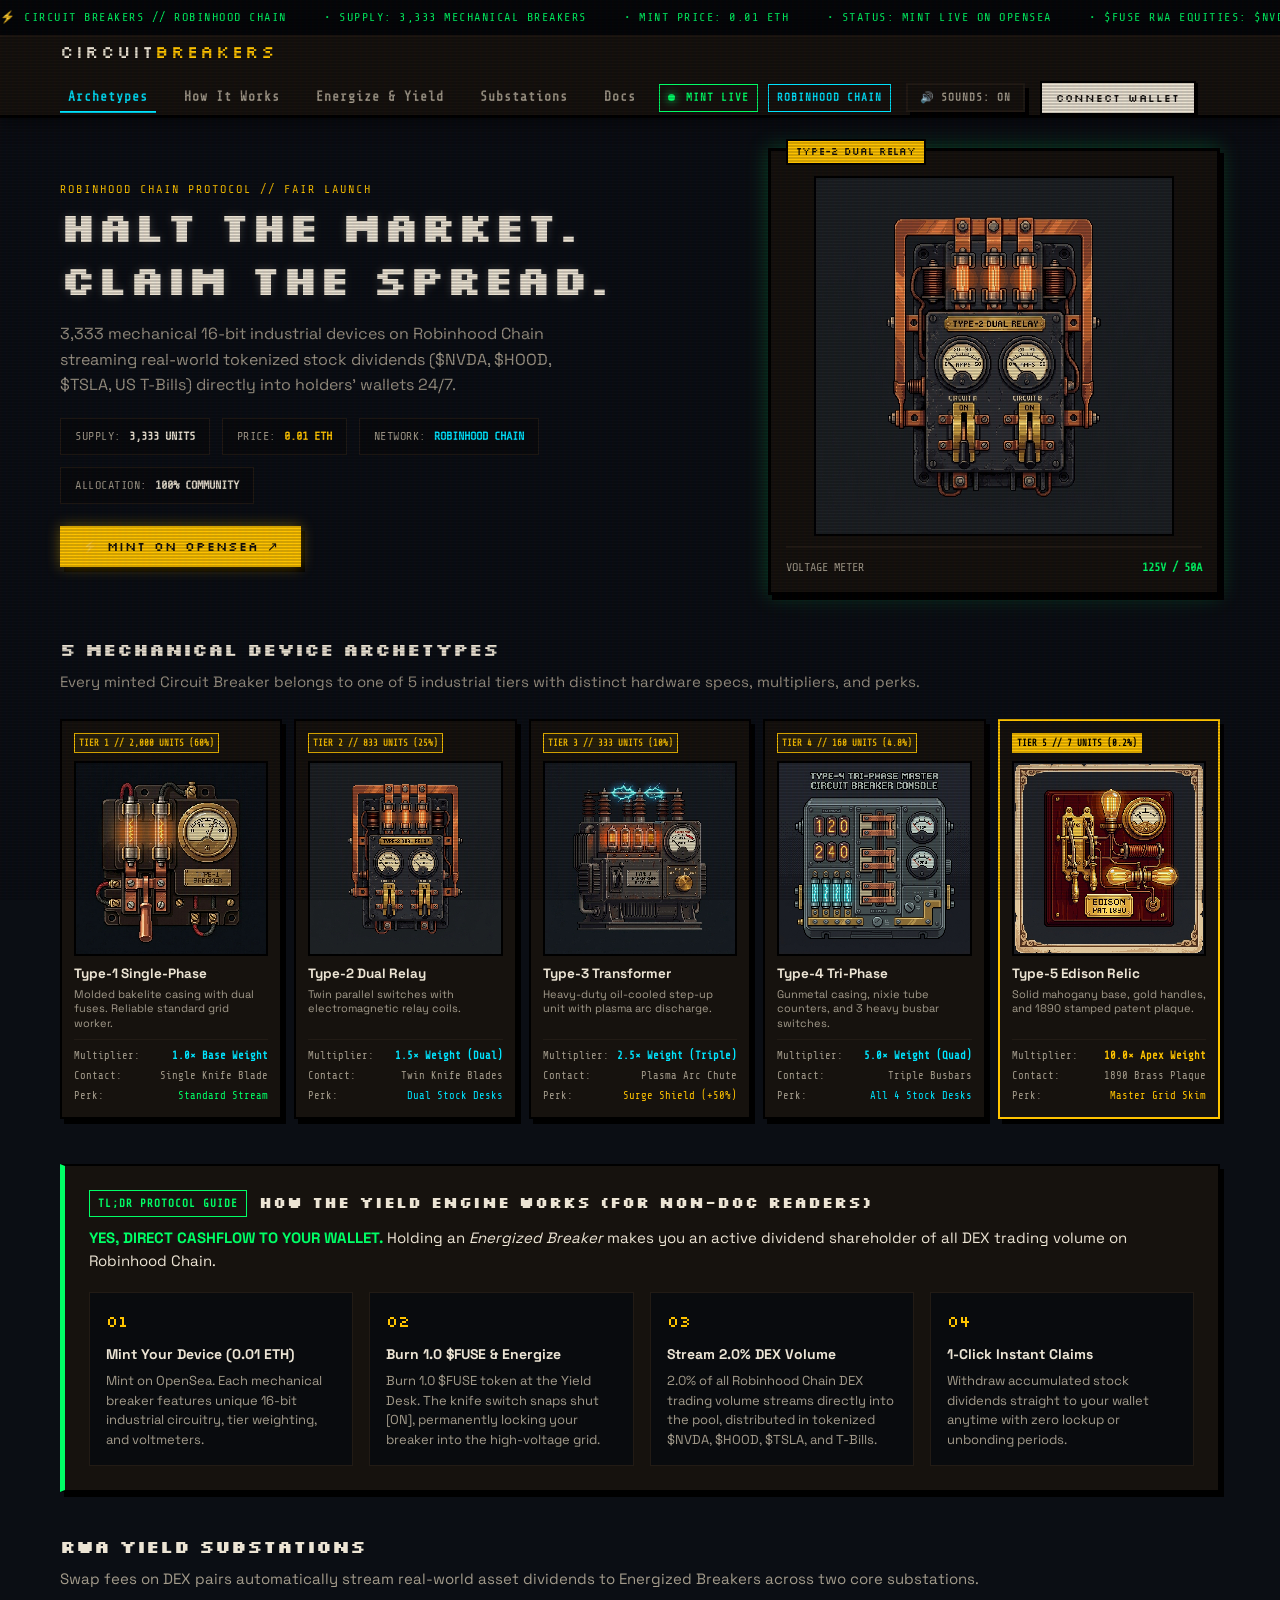
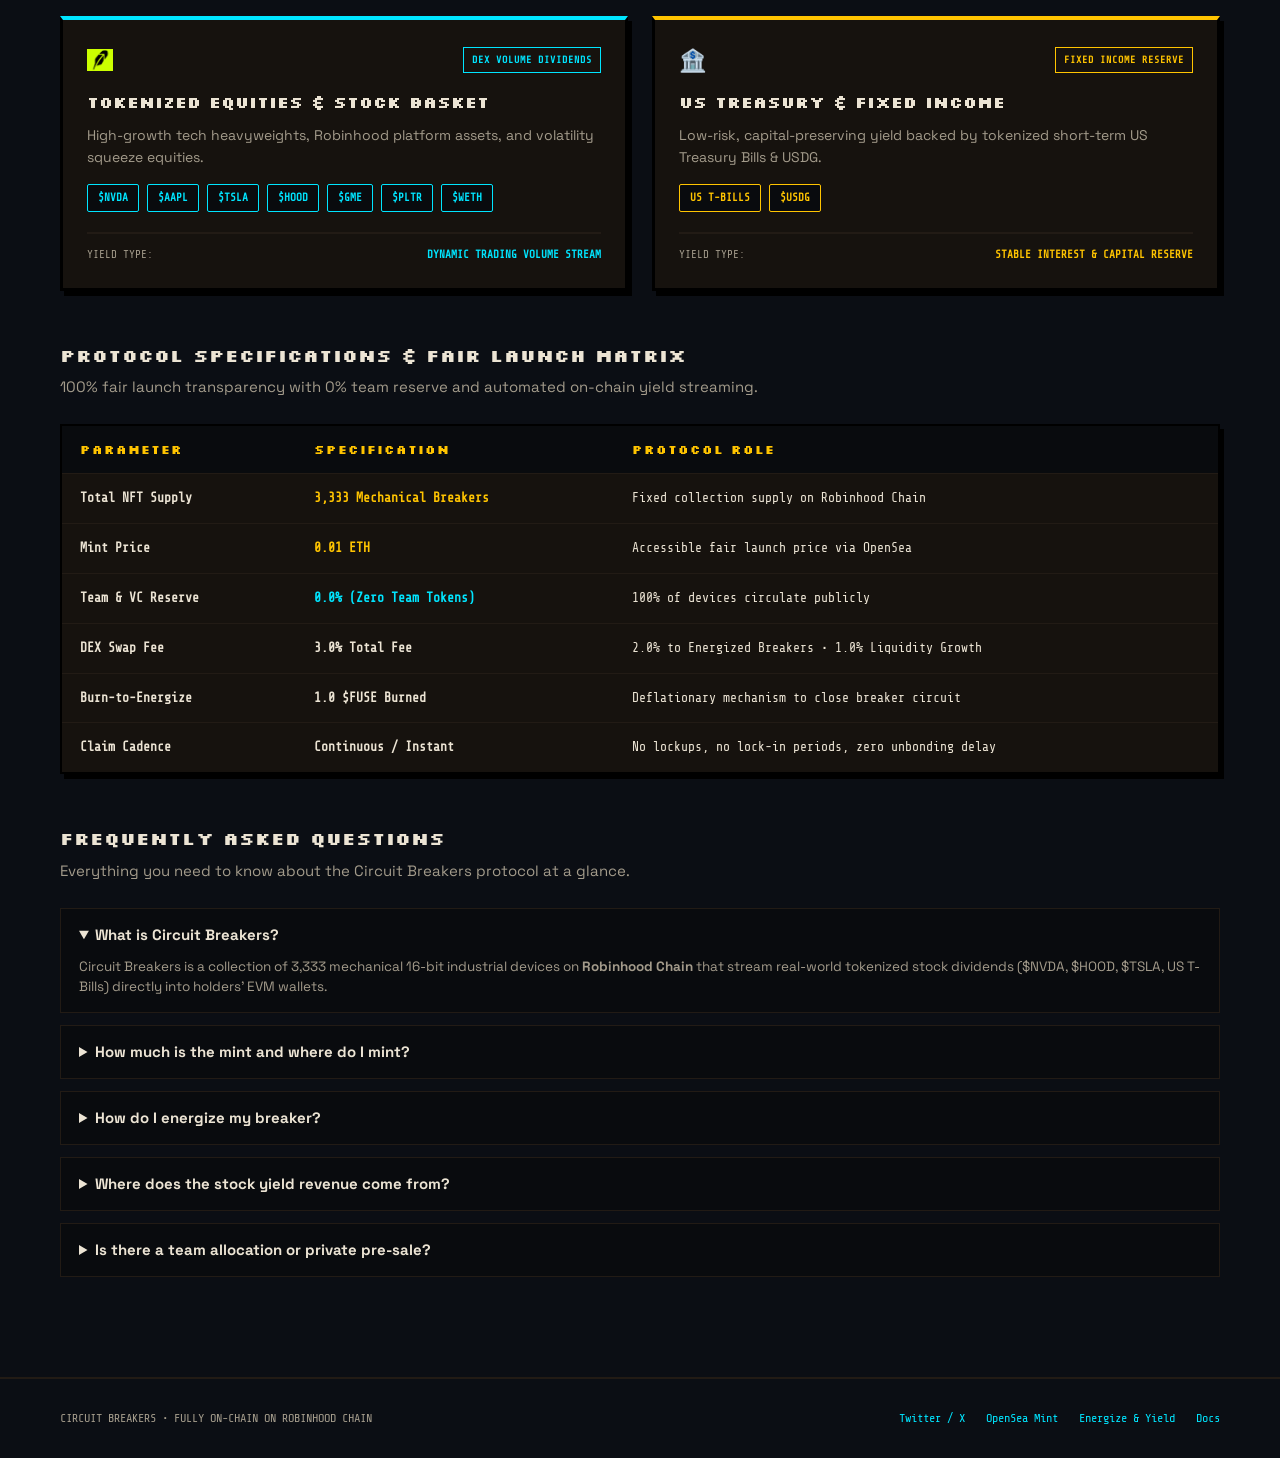
==== commit ca86382c: "Streamline mint landing page: sleek compact button, 5-column single-line archetypes, remove redundan" ====
--- a/index.html
+++ b/index.html
@@ -3,8 +3,8 @@
 <head>
   <meta charset="UTF-8">
   <meta name="viewport" content="width=device-width, initial-scale=1.0">
-  <title>CIRCUIT BREAKERS | Robinhood Chain Registration Terminal</title>
-  <meta name="description" content="3,333 16-bit industrial breaker devices on Robinhood Chain streaming real-world tokenized stock yields.">
+  <title>CIRCUIT BREAKERS | Official Mint &amp; Yield Protocol on Robinhood Chain</title>
+  <meta name="description" content="3,333 mechanical 16-bit industrial breaker devices on Robinhood Chain streaming real-world tokenized stock yields ($NVDA, $HOOD, $TSLA, US T-Bills). Mint on OpenSea for 0.01 ETH.">
   <link rel="preconnect" href="https://fonts.googleapis.com">
   <link rel="preconnect" href="https://fonts.gstatic.com" crossorigin>
   <link href="https://fonts.googleapis.com/css2?family=Share+Tech+Mono&family=Silkscreen:wght@400;700&family=Space+Grotesk:wght@400;600;700&display=swap" rel="stylesheet">
@@ -18,10 +18,11 @@
   <div class="ticker-bar">
     <div class="ticker-content" id="tickerStream">
       <span>⚡ CIRCUIT BREAKERS // ROBINHOOD CHAIN</span>
-      <span>• 3,333 HARDWARE DEVICES</span>
-      <span>• $FUSE TOKENOMICS: 3.0% DEX TAX</span>
-      <span>• STOCK SUBSTATIONS: NVDA +4.8% | HOOD +12.3% | TSLA +3.1% | GME +18.5%</span>
-      <span>• REGISTRATION STATUS: OPEN</span>
+      <span>• SUPPLY: 3,333 MECHANICAL BREAKERS</span>
+      <span>• MINT PRICE: 0.01 ETH</span>
+      <span>• STATUS: MINT LIVE ON OPENSEA</span>
+      <span>• $FUSE RWA EQUITIES: $NVDA • $HOOD • $TSLA • US T-BILLS</span>
+      <span>• 0% TEAM ALLOCATION • 100% COMMUNITY DISTRIBUTION</span>
     </div>
   </div>
 
@@ -32,15 +33,17 @@
       
       <div class="topbar-right">
         <nav class="nav-links" id="navLinks">
-          <a href="index.html#registrationPanel" class="nav-link active">Register</a>
+          <a href="#archetypes" class="nav-link active">Archetypes</a>
+          <a href="#tldr" class="nav-link">How It Works</a>
           <a href="energize.html" class="nav-link">Energize &amp; Yield</a>
+          <a href="#substations" class="nav-link">Substations</a>
           <a href="docs.html" class="nav-link">Docs</a>
           <div class="mobile-only-drawer-item">
             <span class="badge badge-chain">ROBINHOOD CHAIN</span>
           </div>
         </nav>
         <div class="header-badges">
-          <span class="badge badge-live"><i class="dot"></i> GRID LIVE</span>
+          <span class="badge badge-live"><i class="dot"></i> MINT LIVE</span>
           <span class="badge badge-chain">ROBINHOOD CHAIN</span>
         </div>
         <button class="btn btn-audio" id="audioToggle" aria-label="Toggle Audio Feedback">
@@ -60,18 +63,40 @@
     <!-- HERO SECTION -->
     <section class="hero-grid">
       <div class="hero-left">
+        <span class="eyebrow">ROBINHOOD CHAIN PROTOCOL // FAIR LAUNCH</span>
         <h1 class="hero-title">HALT THE MARKET.<br>CLAIM THE SPREAD.</h1>
         <p class="hero-lede">
-          3,333 16-bit industrial breaker devices on Robinhood Chain streaming real-world tokenized stock yields ($NVDA, $HOOD, $TSLA, $GME, T-Bills). 
-          Complete the required social verification tasks below to energize your wallet registration.
+          3,333 mechanical 16-bit industrial devices on Robinhood Chain streaming real-world tokenized stock dividends ($NVDA, $HOOD, $TSLA, US T-Bills) directly into holders' wallets 24/7.
         </p>
-        <div class="hero-tags">
-          <span class="tag">3,333 Supply</span>
-          <span class="tag">Burn to Energize</span>
-          <span class="tag">RWA Equity Yield</span>
-          <span class="tag">0% Team Allocation</span>
-        </div>
-      </div>
+
+        <!-- MINT STATS RIBBON -->
+        <div class="hero-mint-ribbon">
+          <div class="hm-stat-pill">
+            <span class="hm-label">SUPPLY:</span>
+            <span class="hm-val">3,333 UNITS</span>
+          </div>
+          <div class="hm-stat-pill">
+            <span class="hm-label">PRICE:</span>
+            <span class="hm-val val-amber">0.01 ETH</span>
+          </div>
+          <div class="hm-stat-pill">
+            <span class="hm-label">NETWORK:</span>
+            <span class="hm-val val-cyan">ROBINHOOD CHAIN</span>
+          </div>
+          <div class="hm-stat-pill">
+            <span class="hm-label">ALLOCATION:</span>
+            <span class="hm-val">100% COMMUNITY</span>
+          </div>
+        </div>
+
+        <!-- HERO CTA (SLEEK & SINGLE) -->
+        <div class="hero-cta-group">
+          <a href="https://opensea.io" target="_blank" rel="noopener noreferrer" class="btn-hero-mint">
+            ⚡ MINT ON OPENSEA &nearr;
+          </a>
+        </div>
+      </div>
+
       <div class="hero-right">
         <!-- 16-Bit Device Showcase Carousel -->
         <div class="device-card">
@@ -85,175 +110,166 @@
       </div>
     </section>
 
-    <!-- INTERACTIVE REGISTRATION CARD -->
-    <section class="terminal-panel" id="registrationPanel">
-      <div class="panel-header">
-        <h2>WHITELIST REGISTRATION &amp; SOCIAL VERIFICATION</h2>
-        <span class="step-indicator" id="statusBadge">REGISTRATION OPEN</span>
-      </div>
-
-      <form id="regForm" onsubmit="return false;">
-        
-        <!-- SECTION 1: IDENTITY & WALLET -->
-        <div class="form-section">
-          <h3 class="section-title">1. Identity &amp; Wallet Binding</h3>
-          <p class="section-desc">Enter your X handle and Robinhood Chain EVM wallet address to register your spot.</p>
-          
-          <div class="form-grid">
-            <div class="field-group">
-              <label for="xUsername">X (Twitter) Username *</label>
-              <div class="input-prefix-wrap">
-                <span class="prefix">@</span>
-                <input type="text" id="xUsername" placeholder="your_handle" required autocomplete="off">
-              </div>
-            </div>
-
-            <div class="field-group">
-              <label for="walletAddress">Robinhood Chain Wallet Address *</label>
-              <input type="text" id="walletAddress" placeholder="0x..." required autocomplete="off">
-            </div>
-          </div>
-        </div>
-
-        <!-- SECTION 2: REQUIRED SOCIAL TASKS -->
-        <div class="form-section" style="margin-top: 30px;">
-          <h3 class="section-title">2. Required Social Verification Tasks</h3>
-          <p class="section-desc">Complete all three required social tasks on X to unlock submission.</p>
-
-          <div class="tasks-list">
-            
-            <!-- Task 1: Follow Account -->
-            <div class="task-card" id="taskCard1">
-              <div class="task-icon">1</div>
-              <div class="task-body">
-                <h4>Follow @CircuitB_RH on X</h4>
-                <p>Stay updated on halt events, stock substation payouts, and mint dates.</p>
-              </div>
-              <div class="task-action">
-                <a href="https://x.com/CircuitB_RH" target="_blank" rel="noopener noreferrer" class="btn btn-ghost" id="followBtn">Follow @CircuitB_RH &nearr;</a>
-                <button type="button" class="btn btn-check" id="checkTask1">Confirm Follow &check;</button>
-              </div>
-            </div>
-
-            <!-- Task 2: Retweet Article -->
-            <div class="task-card" id="taskCard2">
-              <div class="task-icon">2</div>
-              <div class="task-body">
-                <h4>Repost Official Launch Article</h4>
-                <p>Spread the high-voltage announcement post to the Robinhood Chain community.</p>
-              </div>
-              <div class="task-action">
-                <a href="https://x.com/CircuitB_RH" target="_blank" rel="noopener noreferrer" class="btn btn-ghost" id="retweetBtn">Repost Article &nearr;</a>
-                <button type="button" class="btn btn-check" id="checkTask2">Confirm Repost &check;</button>
-              </div>
-            </div>
-
-            <!-- Task 3: Drop Reply & Submit URL -->
-            <div class="task-card task-card-expandable" id="taskCard3">
-              <div class="task-icon">3</div>
-              <div class="task-body">
-                <h4>Drop a Reply on Article &amp; Submit Link</h4>
-                <p>Reply to the announcement article post, copy your reply URL, and paste it below.</p>
-                <div class="reply-action-row">
-                  <input type="url" id="replyUrl" placeholder="https://x.com/your_handle/status/123456789..." autocomplete="off">
-                  <div class="task-action">
-                    <a href="https://x.com/CircuitB_RH" target="_blank" rel="noopener noreferrer" class="btn btn-ghost" id="replyBtn">Open Article &nearr;</a>
-                    <button type="button" class="btn btn-check" id="checkTask3">Verify Link &check;</button>
-                  </div>
-                </div>
-              </div>
-            </div>
-
-          </div>
-
-          <!-- Progress Bar & Submit -->
-          <div class="progress-box">
-            <div class="progress-head">
-              <span>SOCIAL VERIFICATION PROGRESS</span>
-              <span id="progressPercent">0 / 3 TASKS COMPLETED</span>
-            </div>
-            <div class="progress-bar-track">
-              <div class="progress-bar-fill" id="progressFill"></div>
-            </div>
-          </div>
-
-          <div class="submit-action-wrap">
-            <button type="button" class="btn btn-primary btn-large" id="submitRegBtn" disabled>SUBMIT</button>
-          </div>
-        </div>
-
-      </form>
+    <!-- THE 5 MECHANICAL DEVICE ARCHETYPES (FIRST SECTION UNDER HERO) -->
+    <section class="archetypes-sec" id="archetypes">
+      <div class="sec-head">
+        <h2>5 MECHANICAL DEVICE ARCHETYPES</h2>
+        <p>Every minted Circuit Breaker belongs to one of 5 industrial tiers with distinct hardware specs, multipliers, and perks.</p>
+      </div>
+
+      <div class="archetypes-grid">
+        <!-- TYPE 1 -->
+        <div class="archetype-card">
+          <span class="arch-badge">TIER 1 // 2,000 UNITS (60%)</span>
+          <div class="arch-img-wrap">
+            <img src="assets/type1.jpg" alt="Type-1 Single-Phase Bakelite Breaker" class="arch-img">
+          </div>
+          <h3 class="arch-name">Type-1 Single-Phase</h3>
+          <p class="arch-desc">Molded bakelite casing with dual fuses. Reliable standard grid worker.</p>
+          <div class="arch-specs">
+            <div class="arch-spec-row">
+              <span>Multiplier:</span>
+              <strong>1.0&times; Base Weight</strong>
+            </div>
+            <div class="arch-spec-row">
+              <span>Contact:</span>
+              <span>Single Knife Blade</span>
+            </div>
+            <div class="arch-spec-row">
+              <span>Perk:</span>
+              <span style="color: var(--phosphor-green);">Standard Stream</span>
+            </div>
+          </div>
+        </div>
+
+        <!-- TYPE 2 -->
+        <div class="archetype-card">
+          <span class="arch-badge">TIER 2 // 833 UNITS (25%)</span>
+          <div class="arch-img-wrap">
+            <img src="assets/type2.jpg" alt="Type-2 Dual-Circuit Relay" class="arch-img">
+          </div>
+          <h3 class="arch-name">Type-2 Dual Relay</h3>
+          <p class="arch-desc">Twin parallel switches with electromagnetic relay coils.</p>
+          <div class="arch-specs">
+            <div class="arch-spec-row">
+              <span>Multiplier:</span>
+              <strong>1.5&times; Weight (Dual)</strong>
+            </div>
+            <div class="arch-spec-row">
+              <span>Contact:</span>
+              <span>Twin Knife Blades</span>
+            </div>
+            <div class="arch-spec-row">
+              <span>Perk:</span>
+              <span style="color: var(--cyan-electric);">Dual Stock Desks</span>
+            </div>
+          </div>
+        </div>
+
+        <!-- TYPE 3 -->
+        <div class="archetype-card">
+          <span class="arch-badge">TIER 3 // 333 UNITS (10%)</span>
+          <div class="arch-img-wrap">
+            <img src="assets/type3.jpg" alt="Type-3 Transformer Breaker" class="arch-img">
+          </div>
+          <h3 class="arch-name">Type-3 Transformer</h3>
+          <p class="arch-desc">Heavy-duty oil-cooled step-up unit with plasma arc discharge.</p>
+          <div class="arch-specs">
+            <div class="arch-spec-row">
+              <span>Multiplier:</span>
+              <strong>2.5&times; Weight (Triple)</strong>
+            </div>
+            <div class="arch-spec-row">
+              <span>Contact:</span>
+              <span>Plasma Arc Chute</span>
+            </div>
+            <div class="arch-spec-row">
+              <span>Perk:</span>
+              <span style="color: var(--amber-caution);">Surge Shield (+50%)</span>
+            </div>
+          </div>
+        </div>
+
+        <!-- TYPE 4 -->
+        <div class="archetype-card">
+          <span class="arch-badge">TIER 4 // 160 UNITS (4.8%)</span>
+          <div class="arch-img-wrap">
+            <img src="assets/type4.jpg" alt="Type-4 Tri-Phase Master Console" class="arch-img">
+          </div>
+          <h3 class="arch-name">Type-4 Tri-Phase</h3>
+          <p class="arch-desc">Gunmetal casing, nixie tube counters, and 3 heavy busbar switches.</p>
+          <div class="arch-specs">
+            <div class="arch-spec-row">
+              <span>Multiplier:</span>
+              <strong>5.0&times; Weight (Quad)</strong>
+            </div>
+            <div class="arch-spec-row">
+              <span>Contact:</span>
+              <span>Triple Busbars</span>
+            </div>
+            <div class="arch-spec-row">
+              <span>Perk:</span>
+              <span style="color: var(--cyan-electric);">All 4 Stock Desks</span>
+            </div>
+          </div>
+        </div>
+
+        <!-- TYPE 5 -->
+        <div class="archetype-card" style="border-color: var(--amber-caution);">
+          <span class="arch-badge" style="color: var(--paper-cream); background: var(--amber-caution); border-color: var(--amber-caution); color: #000;">TIER 5 // 7 UNITS (0.2%)</span>
+          <div class="arch-img-wrap">
+            <img src="assets/type5.jpg" alt="Type-5 Edison Patent Prototype" class="arch-img">
+          </div>
+          <h3 class="arch-name">Type-5 Edison Relic</h3>
+          <p class="arch-desc">Solid mahogany base, gold handles, and 1890 stamped patent plaque.</p>
+          <div class="arch-specs">
+            <div class="arch-spec-row">
+              <span>Multiplier:</span>
+              <strong style="color: var(--amber-caution);">10.0&times; Apex Weight</strong>
+            </div>
+            <div class="arch-spec-row">
+              <span>Contact:</span>
+              <span>1890 Brass Plaque</span>
+            </div>
+            <div class="arch-spec-row">
+              <span>Perk:</span>
+              <span style="color: var(--amber-caution);">Master Grid Skim</span>
+            </div>
+          </div>
+        </div>
+      </div>
     </section>
 
-    <!-- SUCCESS RECEIPT MODAL -->
-    <div class="modal-backdrop" id="successModal" hidden>
-      <div class="modal-card">
-        <div class="modal-header">
-          <h3>⚡ REGISTRATION RECEIPT</h3>
-          <button type="button" class="btn-close" id="closeModalBtn">&times;</button>
-        </div>
-        <div class="modal-body">
-          <div class="receipt-badge">WHITELIST VERIFIED</div>
-          <p class="receipt-intro">Your identity &amp; wallet have been registered into the Circuit Breakers allocation pool.</p>
-          
-          <div class="ticket-details">
-            <div class="ticket-row">
-              <span class="t-key">SERIAL NUMBER:</span>
-              <span class="t-val" id="recSerial">#0407</span>
-            </div>
-            <div class="ticket-row">
-              <span class="t-key">X HANDLE:</span>
-              <span class="t-val" id="recHandle">@username</span>
-            </div>
-            <div class="ticket-row">
-              <span class="t-key">CHAIN ADDRESS:</span>
-              <span class="t-val" id="recWallet">0x...</span>
-            </div>
-            <div class="ticket-row">
-              <span class="t-key">REPLY VERIFICATION:</span>
-              <span class="t-val t-link" id="recReply">Submitted</span>
-            </div>
-            <div class="ticket-row">
-              <span class="t-key">SUBSTATION ALLOCATION:</span>
-              <span class="t-val">Tier-1 Guaranteed Whitelist</span>
-            </div>
-            <div class="ticket-row">
-              <span class="t-key">TIMESTAMPS:</span>
-              <span class="t-val" id="recTime">2026-08-31 23:30 UTC</span>
-            </div>
-          </div>
-        </div>
-        <div class="receipt-foot">
-          <button type="button" class="btn btn-primary" id="doneBtn">Close &amp; Download Ticket</button>
-        </div>
-      </div>
-    </div>
-
-    <!-- TL;DR: HOW HOLDERS GET PAID -->
-    <section class="tldr-yield-sec">
+    <!-- TL;DR: HOW HOLDERS GET PAID (FOLLOWS ARCHETYPES) -->
+    <section class="tldr-yield-sec" id="tldr">
       <div class="tldr-yield-card">
         <div class="tldr-head">
           <span class="badge badge-live">TL;DR PROTOCOL GUIDE</span>
-          <h3>DO HOLDERS ACTUALLY RECEIVE YIELD?</h3>
+          <h3>HOW THE YIELD ENGINE WORKS (FOR NON-DOC READERS)</h3>
         </div>
         <p class="tldr-answer">
-          <strong>YES, DIRECTLY TO YOUR WALLET.</strong> Holding an <em>Energized Breaker</em> makes you an active dividend shareholder of all DEX trading volume on Robinhood Chain.
+          <strong>YES, DIRECT CASHFLOW TO YOUR WALLET.</strong> Holding an <em>Energized Breaker</em> makes you an active dividend shareholder of all DEX trading volume on Robinhood Chain.
         </p>
         <div class="tldr-steps-grid">
           <div class="tldr-step">
             <span class="t-step-num">01</span>
-            <h4>Burn to Energize</h4>
-            <p>Burn 1.0 $FUSE token into your breaker. The knife switch snaps shut [ON], permanently locking your device to stream dividends.</p>
+            <h4>Mint Your Device (0.01 ETH)</h4>
+            <p>Mint on OpenSea. Each mechanical breaker features unique 16-bit industrial circuitry, tier weighting, and voltmeters.</p>
           </div>
           <div class="tldr-step">
             <span class="t-step-num">02</span>
-            <h4>2.0% DEX Volume Stream</h4>
-            <p>Every trade on Robinhood Chain pays a 3% fee. Two-thirds (2.0% of total volume) automatically streams into the holder yield pool 24/7.</p>
+            <h4>Burn 1.0 $FUSE &amp; Energize</h4>
+            <p>Burn 1.0 $FUSE token at the Yield Desk. The knife switch snaps shut [ON], permanently locking your breaker into the high-voltage grid.</p>
           </div>
           <div class="tldr-step">
             <span class="t-step-num">03</span>
-            <h4>Direct Wallet Payouts</h4>
-            <p>Connect to the <a href="energize.html" class="tldr-link">Yield Desk</a> anytime to withdraw accumulated tokenized stock dividends ($NVDA, $HOOD, T-Bills) with 1 click.</p>
+            <h4>Stream 2.0% DEX Volume</h4>
+            <p>2.0% of all Robinhood Chain DEX trading volume streams directly into the pool, distributed in tokenized $NVDA, $HOOD, $TSLA, and T-Bills.</p>
+          </div>
+          <div class="tldr-step">
+            <span class="t-step-num">04</span>
+            <h4>1-Click Instant Claims</h4>
+            <p>Withdraw accumulated stock dividends straight to your wallet anytime with zero lockup or unbonding periods.</p>
           </div>
         </div>
       </div>
@@ -311,7 +327,193 @@
       </div>
     </section>
 
+    <!-- PROTOCOL TOKENOMICS & FAIR LAUNCH MATRIX -->
+    <section class="tokenomics-sec" id="tokenomics">
+      <div class="sec-head">
+        <h2>PROTOCOL SPECIFICATIONS &amp; FAIR LAUNCH MATRIX</h2>
+        <p>100% fair launch transparency with 0% team reserve and automated on-chain yield streaming.</p>
+      </div>
+
+      <div class="tokenomics-table-wrap">
+        <table class="tokenomics-table">
+          <thead>
+            <tr>
+              <th>PARAMETER</th>
+              <th>SPECIFICATION</th>
+              <th>PROTOCOL ROLE</th>
+            </tr>
+          </thead>
+          <tbody>
+            <tr>
+              <td><strong>Total NFT Supply</strong></td>
+              <td><span class="val-amber">3,333 Mechanical Breakers</span></td>
+              <td>Fixed collection supply on Robinhood Chain</td>
+            </tr>
+            <tr>
+              <td><strong>Mint Price</strong></td>
+              <td><span class="val-amber">0.01 ETH</span></td>
+              <td>Accessible fair launch price via OpenSea</td>
+            </tr>
+            <tr>
+              <td><strong>Team &amp; VC Reserve</strong></td>
+              <td><span class="val-cyan">0.0% (Zero Team Tokens)</span></td>
+              <td>100% of devices circulate publicly</td>
+            </tr>
+            <tr>
+              <td><strong>DEX Swap Fee</strong></td>
+              <td><strong>3.0% Total Fee</strong></td>
+              <td>2.0% to Energized Breakers • 1.0% Liquidity Growth</td>
+            </tr>
+            <tr>
+              <td><strong>Burn-to-Energize</strong></td>
+              <td><strong>1.0 $FUSE Burned</strong></td>
+              <td>Deflationary mechanism to close breaker circuit</td>
+            </tr>
+            <tr>
+              <td><strong>Claim Cadence</strong></td>
+              <td><strong>Continuous / Instant</strong></td>
+              <td>No lockups, no lock-in periods, zero unbonding delay</td>
+            </tr>
+          </tbody>
+        </table>
+      </div>
+    </section>
+
+    <!-- LANDING PAGE QUICK FAQ (ACCORDIONS FOR NON-DOC READERS) -->
+    <section class="docs-sec" id="faq" style="margin-top: 50px;">
+      <div class="sec-head">
+        <h2>FREQUENTLY ASKED QUESTIONS</h2>
+        <p>Everything you need to know about the Circuit Breakers protocol at a glance.</p>
+      </div>
+
+      <div class="faq-list">
+        <details class="faq-item" open>
+          <summary>What is Circuit Breakers?</summary>
+          <p>Circuit Breakers is a collection of 3,333 mechanical 16-bit industrial devices on <strong>Robinhood Chain</strong> that stream real-world tokenized stock dividends ($NVDA, $HOOD, $TSLA, US T-Bills) directly into holders' EVM wallets.</p>
+        </details>
+
+        <details class="faq-item">
+          <summary>How much is the mint and where do I mint?</summary>
+          <p>The mint price is <strong>0.01 ETH</strong> per breaker on <strong>OpenSea</strong>. The total supply is hard-capped at <strong>3,333</strong> devices with zero future dilution.</p>
+        </details>
+
+        <details class="faq-item">
+          <summary>How do I energize my breaker?</summary>
+          <p>Upon minting, your breaker is in a <em>Tripped (Unlit)</em> state. To start streaming dividends, you connect to the <a href="energize.html" class="tldr-link">Yield Desk</a> and burn 1.0 $FUSE token. This permanently snaps your breaker's knife switch shut [ON], locking it into the high-voltage yield grid.</p>
+        </details>
+
+        <details class="faq-item">
+          <summary>Where does the stock yield revenue come from?</summary>
+          <p>A 2.0% volume fee from every $FUSE swap across Robinhood Chain DEX pairs is routed into the Vault and distributed to Energized Breakers proportionally to their archetype multiplier weights.</p>
+        </details>
+
+        <details class="faq-item">
+          <summary>Is there a team allocation or private pre-sale?</summary>
+          <p>No. Circuit Breakers operates under a <strong>100% Community Fair Launch</strong> with 0% team allocation, 0% advisor reserve, and 0% venture capital backing.</p>
+        </details>
+      </div>
+    </section>
+
   </main>
+
+  <!-- WALLET SELECTION MODAL -->
+  <div class="wallet-modal-overlay" id="walletModalOverlay">
+    <div class="wallet-modal-card">
+      <div class="wallet-modal-header">
+        <div class="wm-title-group">
+          <h3>CONNECT WALLET</h3>
+          <p>Select your EVM wallet provider</p>
+        </div>
+        <button type="button" class="wm-close-btn" id="closeWalletModal" aria-label="Close Wallet Modal">&times;</button>
+      </div>
+      
+      <div class="wallet-options-list">
+        <!-- OKX Wallet -->
+        <button type="button" class="wallet-opt-btn" data-wallet="okx">
+          <div class="w-opt-left">
+            <span class="w-icon">
+              <svg width="24" height="24" viewBox="0 0 24 24" fill="none"><rect width="24" height="24" rx="6" fill="#000"/><path d="M6 6h4v4H6V6zm8 0h4v4h-4V6zm-4 4h4v4h-4v-4zm-4 4h4v4H6v-4zm8 0h4v4h-4v-4z" fill="#FFF"/></svg>
+            </span>
+            <span class="w-name">OKX Wallet</span>
+          </div>
+          <span class="w-badge" id="badgeOkx">Installed</span>
+        </button>
+
+        <!-- MetaMask -->
+        <button type="button" class="wallet-opt-btn" data-wallet="metamask">
+          <div class="w-opt-left">
+            <span class="w-icon">
+              <svg width="24" height="24" viewBox="0 0 32 32" fill="none"><path d="M28.4 4.5l-10.8 8 2 4.7 8.8-12.7z" fill="#E2761B"/><path d="M3.6 4.5l10.7 8.1-2 4.6L3.6 4.5z" fill="#E4761B"/><path d="M24.7 21.9l-2.4 3.7.6.9 3.4-.3 1.1-4.2-2.7-.1z" fill="#E4761B"/><path d="M4.6 22l1.1 4.2 3.4.3.6-.9-2.4-3.7-2.7.1z" fill="#E4761B"/><path d="M10.1 14.2l-1.9 2.8 3.5.2-.2-3.8-1.4.8z" fill="#D7C1B3"/><path d="M21.9 14.2l-1.5-.8-.1 3.8 3.5-.2-1.9-2.8z" fill="#D7C1B3"/><path d="M9.7 26.5l3.2-1.6-2.7-2.1-.5 3.7z" fill="#233447"/><path d="M19.1 24.9l3.2 1.6-.5-3.7-2.7 2.1z" fill="#233447"/><path d="M12.9 24.9l3.1.9 3.1-.9-2.7-2.2h-1l-2.5 2.2z" fill="#CD6116"/><path d="M22.3 17.2l-3.5.2.4 2.4 2.7-2.1.4-.5z" fill="#E4751F"/><path d="M9.7 17.2l.4.5 2.7 2.1.4-2.4-3.5-.2z" fill="#E4751F"/><path d="M16 17.6l-3.2-.2-.4 2.4 2.5-2.2h2.2l2.5 2.2-.4-2.4-3.2.2z" fill="#F6851B"/></svg>
+            </span>
+            <span class="w-name">MetaMask</span>
+          </div>
+          <span class="w-badge" id="badgeMm">Installed</span>
+        </button>
+
+        <!-- WalletConnect -->
+        <button type="button" class="wallet-opt-btn" data-wallet="walletconnect">
+          <div class="w-opt-left">
+            <span class="w-icon">
+              <svg width="24" height="24" viewBox="0 0 24 24" fill="none"><rect width="24" height="24" rx="6" fill="#3B99FC"/><path d="M7.2 9.5a6.8 6.8 0 019.6 0l.3.3a.5.5 0 010 .7l-1.1 1.1a.3.3 0 01-.4 0l-.5-.5a4.7 4.7 0 00-6.4 0l-.5.5a.3.3 0 01-.4 0l-1.1-1.1a.5.5 0 010-.7l.5-.3zm12.3 2.7l1 1a.5.5 0 010 .7l-4.5 4.5a.5.5 0 01-.7 0l-3.3-3.3a.2.2 0 00-.3 0l-3.3 3.3a.5.5 0 01-.7 0L3.2 13.9a.5.5 0 010-.7l1-1a.5.5 0 01.7 0l3.3 3.3a.2.2 0 00.3 0l3.3-3.3a.5.5 0 01.7 0l3.3 3.3a.2.2 0 00.3 0l3.3-3.3a.5.5 0 01.8 0z" fill="#FFF"/></svg>
+            </span>
+            <span class="w-name">WalletConnect</span>
+          </div>
+        </button>
+
+        <!-- Phantom -->
+        <button type="button" class="wallet-opt-btn" data-wallet="phantom">
+          <div class="w-opt-left">
+            <span class="w-icon">
+              <svg width="24" height="24" viewBox="0 0 24 24" fill="none"><rect width="24" height="24" rx="6" fill="#AB9FF2"/><path d="M18.8 13.4c-.4 2.8-2.6 4.9-5.4 4.9H7.6a1 1 0 01-1-1.2c.6-3 3-5.2 6-5.2h5.2a1 1 0 011 1.5zm-8.6-1.6a1.2 1.2 0 100-2.4 1.2 1.2 0 000 2.4z" fill="#FFF"/></svg>
+            </span>
+            <span class="w-name">Phantom</span>
+          </div>
+          <span class="w-ext-icon">&nearr;</span>
+        </button>
+
+        <!-- More Wallet Options Toggle -->
+        <button type="button" class="wallet-more-toggle" id="moreWalletsToggle">
+          <span>More Wallet Options</span>
+          <span id="moreWalletsArrow">&darr;</span>
+        </button>
+
+        <!-- More Wallets Expandable List -->
+        <div class="wallet-more-list" id="moreWalletsList" style="display: none;">
+          <!-- Coinbase Wallet -->
+          <button type="button" class="wallet-opt-btn" data-wallet="coinbase">
+            <div class="w-opt-left">
+              <span class="w-icon">
+                <svg width="24" height="24" viewBox="0 0 24 24" fill="none"><rect width="24" height="24" rx="6" fill="#0052FF"/><rect x="7" y="7" width="10" height="10" rx="3" fill="#FFF"/><rect x="9.5" y="9.5" width="5" height="5" rx="1.5" fill="#0052FF"/></svg>
+              </span>
+              <span class="w-name">Coinbase Wallet</span>
+            </div>
+          </button>
+
+          <!-- Rabby Wallet -->
+          <button type="button" class="wallet-opt-btn" data-wallet="rabby">
+            <div class="w-opt-left">
+              <span class="w-icon">
+                <svg width="24" height="24" viewBox="0 0 24 24" fill="none"><rect width="24" height="24" rx="6" fill="#8697FF"/><path d="M12 7c-2.8 0-5 2.2-5 5v3a1 1 0 001 1h8a1 1 0 001-1v-3c0-2.8-2.2-5-5-5zm-2 5a1 1 0 110-2 1 1 0 010 2zm4 0a1 1 0 110-2 1 1 0 010 2z" fill="#FFF"/></svg>
+              </span>
+              <span class="w-name">Rabby Wallet</span>
+            </div>
+          </button>
+
+          <!-- Injected / Default -->
+          <button type="button" class="wallet-opt-btn" data-wallet="injected">
+            <div class="w-opt-left">
+              <span class="w-icon">
+                <svg width="24" height="24" viewBox="0 0 24 24" fill="none"><rect width="24" height="24" rx="6" fill="#221B15"/><path d="M7 12l3 3 7-7" stroke="#00FF66" stroke-width="2" stroke-linecap="round" stroke-linejoin="round"/></svg>
+              </span>
+              <span class="w-name">Browser Injected</span>
+            </div>
+          </button>
+        </div>
+
+      </div>
+
+    </div>
+  </div>
 
   <!-- FOOTER -->
   <footer class="foot">
@@ -319,6 +521,7 @@
       <span>CIRCUIT BREAKERS • FULLY ON-CHAIN ON ROBINHOOD CHAIN</span>
       <div class="foot-links">
         <a href="https://x.com/CircuitB_RH" target="_blank">Twitter / X</a>
+        <a href="https://opensea.io" target="_blank">OpenSea Mint</a>
         <a href="energize.html">Energize &amp; Yield</a>
         <a href="docs.html">Docs</a>
       </div>
--- a/style.css
+++ b/style.css
@@ -676,6 +676,308 @@
   margin-top: 40px;
 }
 
+/* MINT HERO STATS RIBBON & CTA */
+.hero-mint-ribbon {
+  display: flex;
+  gap: 12px;
+  flex-wrap: wrap;
+  margin-top: 18px;
+  margin-bottom: 22px;
+}
+
+.hm-stat-pill {
+  background: #090B0E;
+  border: 1px solid var(--bg-panel-light);
+  padding: 8px 14px;
+  display: flex;
+  align-items: center;
+  gap: 8px;
+  font-family: var(--font-mono);
+  font-size: 12px;
+}
+
+.hm-label {
+  color: var(--ink-soft);
+  text-transform: uppercase;
+  letter-spacing: 0.5px;
+}
+
+.hm-val {
+  font-weight: 700;
+  color: var(--paper-cream);
+}
+
+.btn-glow {
+  box-shadow: 0 0 15px rgba(255, 196, 0, 0.4), var(--shadow-pixel);
+  animation: pulseGlow 2.5s infinite alternate;
+}
+
+@keyframes pulseGlow {
+  0% { box-shadow: 0 0 10px rgba(255, 196, 0, 0.3), var(--shadow-pixel); }
+  100% { box-shadow: 0 0 25px rgba(255, 196, 0, 0.7), var(--shadow-pixel); }
+}
+
+.hero-cta-group {
+  display: flex;
+  gap: 14px;
+  flex-wrap: wrap;
+  align-items: center;
+  margin-top: 10px;
+}
+
+/* LIVE MINT SUBSTATION CONSOLE */
+.mint-console-panel {
+  background: var(--bg-panel);
+  border: 2px solid #000;
+  border-top: 4px solid var(--amber-caution);
+  box-shadow: var(--shadow-pixel);
+  padding: 32px;
+  margin-bottom: 45px;
+  position: relative;
+}
+
+.mint-console-head {
+  display: flex;
+  justify-content: space-between;
+  align-items: center;
+  border-bottom: 2px solid var(--bg-panel-light);
+  padding-bottom: 16px;
+  margin-bottom: 24px;
+  flex-wrap: wrap;
+  gap: 12px;
+}
+
+.mint-console-head h2 {
+  font-family: var(--font-pixel);
+  font-size: clamp(16px, 2.5vw, 22px);
+  color: var(--paper-cream);
+  letter-spacing: 1px;
+}
+
+.mint-stats-grid {
+  display: grid;
+  grid-template-columns: repeat(auto-fit, minmax(200px, 1fr));
+  gap: 16px;
+  margin-bottom: 28px;
+}
+
+.mint-stat-card {
+  background: #090B0E;
+  border: 1px solid var(--bg-panel-light);
+  padding: 16px 18px;
+  display: flex;
+  flex-direction: column;
+  gap: 6px;
+  transition: border-color 0.2s;
+}
+
+.mint-stat-card:hover {
+  border-color: var(--cyan-electric);
+}
+
+.m-label {
+  font-family: var(--font-mono);
+  font-size: 11px;
+  color: var(--ink-soft);
+  letter-spacing: 1px;
+}
+
+.m-val {
+  font-family: var(--font-pixel);
+  font-size: 17px;
+  color: var(--paper-cream);
+}
+
+.m-sub {
+  font-family: var(--font-mono);
+  font-size: 10.5px;
+  color: var(--cyan-electric);
+}
+
+.mint-action-box {
+  background: #0C0F14;
+  border: 2px dashed var(--amber-caution);
+  padding: 24px;
+  text-align: center;
+  display: flex;
+  flex-direction: column;
+  align-items: center;
+  gap: 12px;
+}
+
+/* MINT HERO BUTTON (SLEEK & COMPACT) */
+.btn-hero-mint {
+  font-family: var(--font-pixel);
+  font-size: 13px;
+  padding: 10px 22px;
+  letter-spacing: 1px;
+  background: var(--amber-caution);
+  color: var(--ink-dark);
+  text-decoration: none;
+  display: inline-flex;
+  align-items: center;
+  gap: 8px;
+  width: fit-content;
+  box-shadow: 0 0 14px rgba(255, 196, 0, 0.4), var(--shadow-pixel);
+  transition: transform 0.15s, background-color 0.15s;
+}
+
+.btn-hero-mint:hover {
+  background: var(--paper-cream);
+  transform: translate(2px, 2px);
+}
+
+/* ARCHETYPES SHOWCASE SECTION (5 ON ONE LINE) */
+.archetypes-sec {
+  margin-top: 35px;
+  margin-bottom: 45px;
+}
+
+.archetypes-grid {
+  display: grid;
+  grid-template-columns: repeat(5, minmax(0, 1fr));
+  gap: 12px;
+  margin-top: 20px;
+}
+
+@media (max-width: 992px) {
+  .archetypes-grid {
+    grid-template-columns: repeat(auto-fit, minmax(200px, 1fr));
+    gap: 14px;
+  }
+}
+
+.archetype-card {
+  background: var(--bg-panel);
+  border: 2px solid #000;
+  box-shadow: var(--shadow-pixel);
+  padding: 12px;
+  display: flex;
+  flex-direction: column;
+  transition: transform 0.2s, border-color 0.2s;
+}
+
+.archetype-card:hover {
+  transform: translateY(-3px);
+  border-color: var(--cyan-electric);
+}
+
+.arch-badge {
+  font-family: var(--font-mono);
+  font-size: 9px;
+  font-weight: 700;
+  color: var(--amber-caution);
+  background: rgba(255, 196, 0, 0.08);
+  border: 1px solid var(--amber-caution);
+  padding: 2px 4px;
+  align-self: flex-start;
+  margin-bottom: 8px;
+  white-space: nowrap;
+}
+
+.arch-img-wrap {
+  border: 2px solid #000;
+  overflow: hidden;
+  margin-bottom: 10px;
+  background: #000;
+}
+
+.arch-img {
+  width: 100%;
+  aspect-ratio: 1 / 1;
+  object-fit: cover;
+  display: block;
+  image-rendering: pixelated;
+  transition: transform 0.3s;
+}
+
+.archetype-card:hover .arch-img {
+  transform: scale(1.04);
+}
+
+.arch-name {
+  font-family: var(--font-sans);
+  font-size: 13.5px;
+  font-weight: 700;
+  color: var(--paper-cream);
+  margin-bottom: 4px;
+  line-height: 1.25;
+}
+
+.arch-desc {
+  font-size: 11px;
+  color: var(--ink-soft);
+  line-height: 1.35;
+  margin-bottom: 8px;
+}
+
+.arch-specs {
+  display: flex;
+  flex-direction: column;
+  gap: 3px;
+  font-family: var(--font-mono);
+  font-size: 10.5px;
+  margin-top: auto;
+  padding-top: 8px;
+  border-top: 1px solid var(--bg-panel-light);
+}
+
+.arch-spec-row {
+  display: flex;
+  justify-content: space-between;
+  color: var(--ink-soft);
+  gap: 4px;
+}
+
+.arch-spec-row strong {
+  color: var(--cyan-electric);
+  text-align: right;
+}
+
+/* TOKENOMICS MATRIX */
+.tokenomics-sec {
+  margin-top: 50px;
+  margin-bottom: 50px;
+}
+
+.tokenomics-table-wrap {
+  background: var(--bg-panel);
+  border: 2px solid #000;
+  box-shadow: var(--shadow-pixel);
+  overflow-x: auto;
+  margin-top: 25px;
+}
+
+.tokenomics-table {
+  width: 100%;
+  border-collapse: collapse;
+  font-family: var(--font-mono);
+  font-size: 13px;
+  text-align: left;
+}
+
+.tokenomics-table th, .tokenomics-table td {
+  padding: 14px 18px;
+  border-bottom: 1px solid var(--bg-panel-light);
+}
+
+.tokenomics-table th {
+  background: #090B0E;
+  color: var(--amber-caution);
+  font-family: var(--font-pixel);
+  font-size: 12px;
+  letter-spacing: 1px;
+}
+
+.tokenomics-table td {
+  color: var(--paper-cream);
+}
+
+.tokenomics-table tr:last-child td {
+  border-bottom: none;
+}
+
+/* SECTION HEADINGS */
 .sec-head {
   margin-bottom: 25px;
 }
@@ -1496,6 +1798,183 @@
   content: "●";
   color: var(--phosphor-green);
   font-size: 10px;
+}
+
+.empty-wallet-icon-img {
+  width: 54px;
+  height: 54px;
+  object-fit: contain;
+  margin-bottom: 14px;
+  border-radius: 12px;
+  box-shadow: 0 0 15px rgba(0, 229, 255, 0.25);
+}
+
+/* WALLET SELECTION MODAL */
+.wallet-modal-overlay {
+  position: fixed;
+  inset: 0;
+  background: rgba(0, 0, 0, 0.85);
+  backdrop-filter: blur(8px);
+  display: flex;
+  align-items: center;
+  justify-content: center;
+  z-index: 999;
+  padding: 20px;
+  opacity: 0;
+  visibility: hidden;
+  transition: all 0.25s cubic-bezier(0.16, 1, 0.3, 1);
+}
+
+.wallet-modal-overlay.open {
+  opacity: 1;
+  visibility: visible;
+}
+
+.wallet-modal-card {
+  background: #110E0B;
+  border: 2px solid #000;
+  border-top: 4px solid var(--cyan-electric);
+  box-shadow: 0 10px 30px rgba(0, 0, 0, 0.9), var(--shadow-pixel);
+  width: 100%;
+  max-width: 400px;
+  padding: 24px;
+  display: flex;
+  flex-direction: column;
+  transform: scale(0.95) translateY(10px);
+  transition: transform 0.25s cubic-bezier(0.16, 1, 0.3, 1);
+}
+
+.wallet-modal-overlay.open .wallet-modal-card {
+  transform: scale(1) translateY(0);
+}
+
+.wallet-modal-header {
+  display: flex;
+  justify-content: space-between;
+  align-items: flex-start;
+  margin-bottom: 20px;
+  border-bottom: 2px solid var(--bg-panel-light);
+  padding-bottom: 14px;
+}
+
+.wm-title-group h3 {
+  font-family: var(--font-pixel);
+  font-size: 15px;
+  color: var(--paper-cream);
+  letter-spacing: 1.5px;
+}
+
+.wm-title-group p {
+  font-family: var(--font-mono);
+  font-size: 11.5px;
+  color: var(--ink-soft);
+  margin-top: 4px;
+}
+
+.wm-close-btn {
+  background: var(--bg-panel-light);
+  border: 1px solid #000;
+  color: var(--ink-soft);
+  font-size: 20px;
+  line-height: 1;
+  width: 28px;
+  height: 28px;
+  display: grid;
+  place-items: center;
+  cursor: pointer;
+  transition: all 0.15s;
+}
+
+.wm-close-btn:hover {
+  color: var(--crimson-alert);
+  border-color: var(--crimson-alert);
+}
+
+.wallet-options-list {
+  display: flex;
+  flex-direction: column;
+  gap: 10px;
+}
+
+.wallet-opt-btn {
+  display: flex;
+  justify-content: space-between;
+  align-items: center;
+  background: #191410;
+  border: 1px solid #2B2117;
+  padding: 12px 14px;
+  cursor: pointer;
+  transition: all 0.15s;
+  text-decoration: none;
+  width: 100%;
+}
+
+.wallet-opt-btn:hover {
+  background: #251D14;
+  border-color: var(--cyan-electric);
+  transform: translateX(3px);
+}
+
+.w-opt-left {
+  display: flex;
+  align-items: center;
+  gap: 12px;
+}
+
+.w-icon {
+  width: 28px;
+  height: 28px;
+  display: grid;
+  place-items: center;
+  flex-shrink: 0;
+}
+
+.w-name {
+  font-family: var(--font-sans);
+  font-size: 14px;
+  font-weight: 700;
+  color: var(--paper-cream);
+}
+
+.w-badge {
+  font-family: var(--font-mono);
+  font-size: 10px;
+  color: var(--phosphor-green);
+  background: rgba(0, 255, 102, 0.1);
+  border: 1px solid var(--phosphor-dim);
+  padding: 2px 6px;
+}
+
+.w-ext-icon {
+  color: var(--ink-soft);
+  font-size: 14px;
+}
+
+.wallet-more-toggle {
+  background: transparent;
+  border: none;
+  font-family: var(--font-mono);
+  font-size: 12px;
+  color: var(--cyan-electric);
+  padding: 10px 4px 4px 4px;
+  display: flex;
+  justify-content: space-between;
+  align-items: center;
+  cursor: pointer;
+  width: 100%;
+  border-top: 1px dashed var(--bg-panel-light);
+  margin-top: 6px;
+}
+
+.wallet-more-toggle:hover {
+  text-decoration: underline;
+}
+
+.wallet-more-list {
+  display: flex;
+  flex-direction: column;
+  gap: 8px;
+  margin-top: 8px;
 }
 
 /* FOOTER */
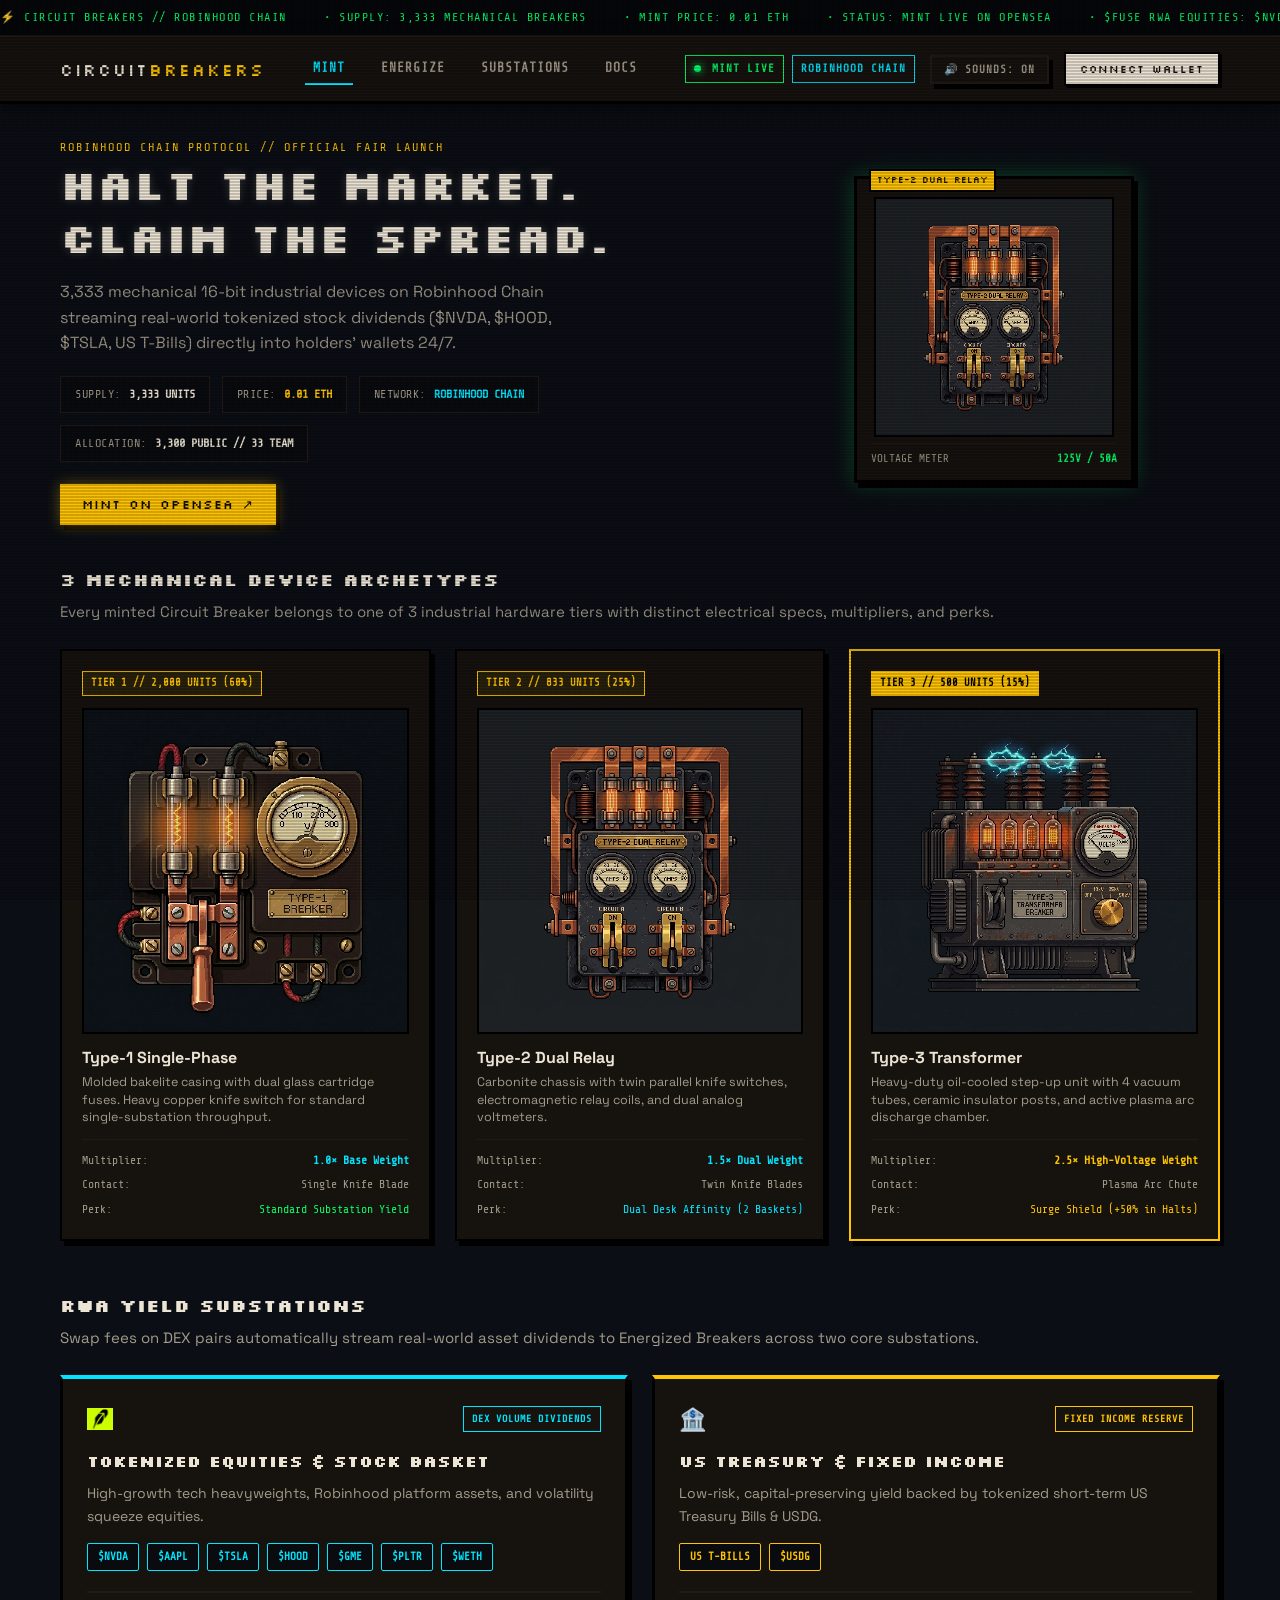
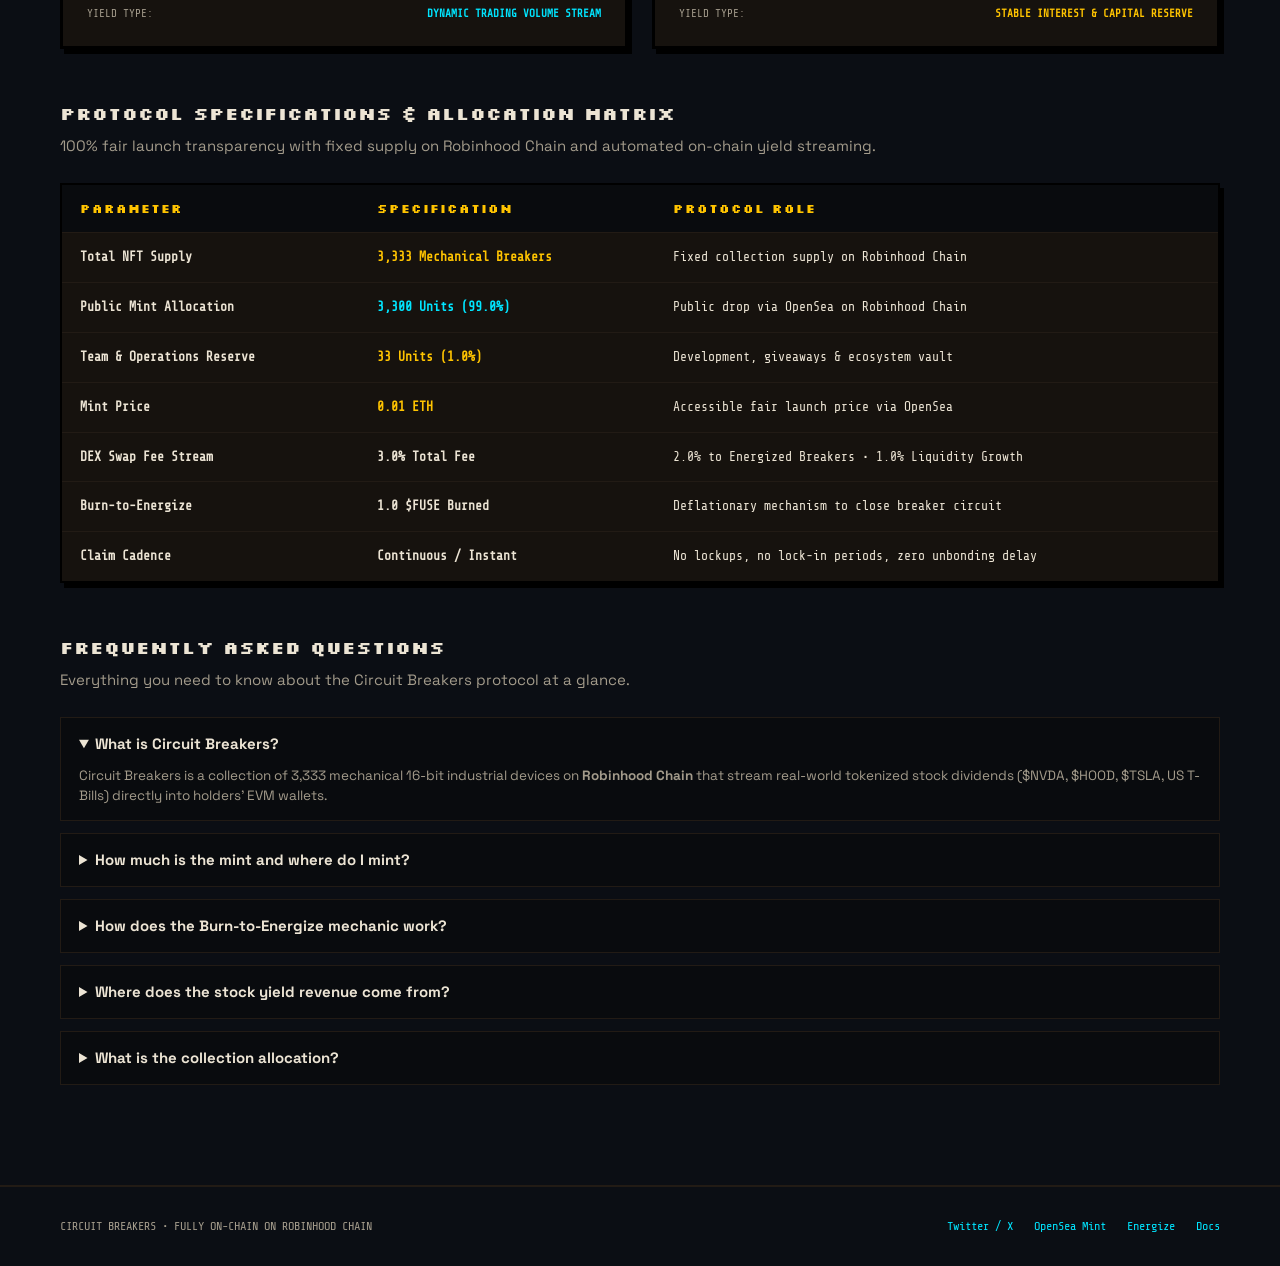
==== commit b5103806: "Finalize mint landing page: 3 canonical archetypes, 3300/33 allocation, disconnect modal & persisten" ====
--- a/index.html
+++ b/index.html
@@ -22,7 +22,7 @@
       <span>• MINT PRICE: 0.01 ETH</span>
       <span>• STATUS: MINT LIVE ON OPENSEA</span>
       <span>• $FUSE RWA EQUITIES: $NVDA • $HOOD • $TSLA • US T-BILLS</span>
-      <span>• 0% TEAM ALLOCATION • 100% COMMUNITY DISTRIBUTION</span>
+      <span>• ALLOCATION: 3,300 PUBLIC // 33 TEAM</span>
     </div>
   </div>
 
@@ -31,17 +31,16 @@
     <div class="wrap topbar-in">
       <a href="index.html" class="brand">CIRCUIT<span>BREAKERS</span></a>
       
+      <nav class="nav-links" id="navLinks">
+        <a href="index.html" class="nav-link active">Mint</a>
+        <a href="energize.html" class="nav-link">Energize</a>
+        <a href="index.html#substations" class="nav-link">Substations</a>
+        <a href="docs.html" class="nav-link">Docs</a>
+        <div class="mobile-only-drawer-item">
+          <span class="badge badge-chain">ROBINHOOD CHAIN</span>
+        </div>
+      </nav>
       <div class="topbar-right">
-        <nav class="nav-links" id="navLinks">
-          <a href="#archetypes" class="nav-link active">Archetypes</a>
-          <a href="#tldr" class="nav-link">How It Works</a>
-          <a href="energize.html" class="nav-link">Energize &amp; Yield</a>
-          <a href="#substations" class="nav-link">Substations</a>
-          <a href="docs.html" class="nav-link">Docs</a>
-          <div class="mobile-only-drawer-item">
-            <span class="badge badge-chain">ROBINHOOD CHAIN</span>
-          </div>
-        </nav>
         <div class="header-badges">
           <span class="badge badge-live"><i class="dot"></i> MINT LIVE</span>
           <span class="badge badge-chain">ROBINHOOD CHAIN</span>
@@ -63,7 +62,7 @@
     <!-- HERO SECTION -->
     <section class="hero-grid">
       <div class="hero-left">
-        <span class="eyebrow">ROBINHOOD CHAIN PROTOCOL // FAIR LAUNCH</span>
+        <span class="eyebrow">ROBINHOOD CHAIN PROTOCOL // OFFICIAL FAIR LAUNCH</span>
         <h1 class="hero-title">HALT THE MARKET.<br>CLAIM THE SPREAD.</h1>
         <p class="hero-lede">
           3,333 mechanical 16-bit industrial devices on Robinhood Chain streaming real-world tokenized stock dividends ($NVDA, $HOOD, $TSLA, US T-Bills) directly into holders' wallets 24/7.
@@ -85,14 +84,14 @@
           </div>
           <div class="hm-stat-pill">
             <span class="hm-label">ALLOCATION:</span>
-            <span class="hm-val">100% COMMUNITY</span>
-          </div>
-        </div>
-
-        <!-- HERO CTA (SLEEK & SINGLE) -->
+            <span class="hm-val">3,300 PUBLIC // 33 TEAM</span>
+          </div>
+        </div>
+
+        <!-- HERO CTA (SLEEK, NO LIGHTNING, OFFICIAL OPENSEA LINK) -->
         <div class="hero-cta-group">
-          <a href="https://opensea.io" target="_blank" rel="noopener noreferrer" class="btn-hero-mint">
-            ⚡ MINT ON OPENSEA &nearr;
+          <a href="https://opensea.io/collection/circuit-breakers-rh/overview" target="_blank" rel="noopener noreferrer" class="btn-hero-mint">
+            MINT ON OPENSEA &nearr;
           </a>
         </div>
       </div>
@@ -110,11 +109,11 @@
       </div>
     </section>
 
-    <!-- THE 5 MECHANICAL DEVICE ARCHETYPES (FIRST SECTION UNDER HERO) -->
+    <!-- THE 3 MECHANICAL DEVICE ARCHETYPES (3-COLUMN CANONICAL GRID) -->
     <section class="archetypes-sec" id="archetypes">
       <div class="sec-head">
-        <h2>5 MECHANICAL DEVICE ARCHETYPES</h2>
-        <p>Every minted Circuit Breaker belongs to one of 5 industrial tiers with distinct hardware specs, multipliers, and perks.</p>
+        <h2>3 MECHANICAL DEVICE ARCHETYPES</h2>
+        <p>Every minted Circuit Breaker belongs to one of 3 industrial hardware tiers with distinct electrical specs, multipliers, and perks.</p>
       </div>
 
       <div class="archetypes-grid">
@@ -125,7 +124,7 @@
             <img src="assets/type1.jpg" alt="Type-1 Single-Phase Bakelite Breaker" class="arch-img">
           </div>
           <h3 class="arch-name">Type-1 Single-Phase</h3>
-          <p class="arch-desc">Molded bakelite casing with dual fuses. Reliable standard grid worker.</p>
+          <p class="arch-desc">Molded bakelite casing with dual glass cartridge fuses. Heavy copper knife switch for standard single-substation throughput.</p>
           <div class="arch-specs">
             <div class="arch-spec-row">
               <span>Multiplier:</span>
@@ -137,7 +136,7 @@
             </div>
             <div class="arch-spec-row">
               <span>Perk:</span>
-              <span style="color: var(--phosphor-green);">Standard Stream</span>
+              <span style="color: var(--phosphor-green);">Standard Substation Yield</span>
             </div>
           </div>
         </div>
@@ -149,11 +148,11 @@
             <img src="assets/type2.jpg" alt="Type-2 Dual-Circuit Relay" class="arch-img">
           </div>
           <h3 class="arch-name">Type-2 Dual Relay</h3>
-          <p class="arch-desc">Twin parallel switches with electromagnetic relay coils.</p>
+          <p class="arch-desc">Carbonite chassis with twin parallel knife switches, electromagnetic relay coils, and dual analog voltmeters.</p>
           <div class="arch-specs">
             <div class="arch-spec-row">
               <span>Multiplier:</span>
-              <strong>1.5&times; Weight (Dual)</strong>
+              <strong>1.5&times; Dual Weight</strong>
             </div>
             <div class="arch-spec-row">
               <span>Contact:</span>
@@ -161,23 +160,23 @@
             </div>
             <div class="arch-spec-row">
               <span>Perk:</span>
-              <span style="color: var(--cyan-electric);">Dual Stock Desks</span>
+              <span style="color: var(--cyan-electric);">Dual Desk Affinity (2 Baskets)</span>
             </div>
           </div>
         </div>
 
         <!-- TYPE 3 -->
-        <div class="archetype-card">
-          <span class="arch-badge">TIER 3 // 333 UNITS (10%)</span>
+        <div class="archetype-card" style="border-color: var(--amber-caution);">
+          <span class="arch-badge" style="color: var(--paper-cream); background: var(--amber-caution); border-color: var(--amber-caution); color: #000;">TIER 3 // 500 UNITS (15%)</span>
           <div class="arch-img-wrap">
             <img src="assets/type3.jpg" alt="Type-3 Transformer Breaker" class="arch-img">
           </div>
           <h3 class="arch-name">Type-3 Transformer</h3>
-          <p class="arch-desc">Heavy-duty oil-cooled step-up unit with plasma arc discharge.</p>
+          <p class="arch-desc">Heavy-duty oil-cooled step-up unit with 4 vacuum tubes, ceramic insulator posts, and active plasma arc discharge chamber.</p>
           <div class="arch-specs">
             <div class="arch-spec-row">
               <span>Multiplier:</span>
-              <strong>2.5&times; Weight (Triple)</strong>
+              <strong style="color: var(--amber-caution);">2.5&times; High-Voltage Weight</strong>
             </div>
             <div class="arch-spec-row">
               <span>Contact:</span>
@@ -185,91 +184,8 @@
             </div>
             <div class="arch-spec-row">
               <span>Perk:</span>
-              <span style="color: var(--amber-caution);">Surge Shield (+50%)</span>
-            </div>
-          </div>
-        </div>
-
-        <!-- TYPE 4 -->
-        <div class="archetype-card">
-          <span class="arch-badge">TIER 4 // 160 UNITS (4.8%)</span>
-          <div class="arch-img-wrap">
-            <img src="assets/type4.jpg" alt="Type-4 Tri-Phase Master Console" class="arch-img">
-          </div>
-          <h3 class="arch-name">Type-4 Tri-Phase</h3>
-          <p class="arch-desc">Gunmetal casing, nixie tube counters, and 3 heavy busbar switches.</p>
-          <div class="arch-specs">
-            <div class="arch-spec-row">
-              <span>Multiplier:</span>
-              <strong>5.0&times; Weight (Quad)</strong>
-            </div>
-            <div class="arch-spec-row">
-              <span>Contact:</span>
-              <span>Triple Busbars</span>
-            </div>
-            <div class="arch-spec-row">
-              <span>Perk:</span>
-              <span style="color: var(--cyan-electric);">All 4 Stock Desks</span>
-            </div>
-          </div>
-        </div>
-
-        <!-- TYPE 5 -->
-        <div class="archetype-card" style="border-color: var(--amber-caution);">
-          <span class="arch-badge" style="color: var(--paper-cream); background: var(--amber-caution); border-color: var(--amber-caution); color: #000;">TIER 5 // 7 UNITS (0.2%)</span>
-          <div class="arch-img-wrap">
-            <img src="assets/type5.jpg" alt="Type-5 Edison Patent Prototype" class="arch-img">
-          </div>
-          <h3 class="arch-name">Type-5 Edison Relic</h3>
-          <p class="arch-desc">Solid mahogany base, gold handles, and 1890 stamped patent plaque.</p>
-          <div class="arch-specs">
-            <div class="arch-spec-row">
-              <span>Multiplier:</span>
-              <strong style="color: var(--amber-caution);">10.0&times; Apex Weight</strong>
-            </div>
-            <div class="arch-spec-row">
-              <span>Contact:</span>
-              <span>1890 Brass Plaque</span>
-            </div>
-            <div class="arch-spec-row">
-              <span>Perk:</span>
-              <span style="color: var(--amber-caution);">Master Grid Skim</span>
-            </div>
-          </div>
-        </div>
-      </div>
-    </section>
-
-    <!-- TL;DR: HOW HOLDERS GET PAID (FOLLOWS ARCHETYPES) -->
-    <section class="tldr-yield-sec" id="tldr">
-      <div class="tldr-yield-card">
-        <div class="tldr-head">
-          <span class="badge badge-live">TL;DR PROTOCOL GUIDE</span>
-          <h3>HOW THE YIELD ENGINE WORKS (FOR NON-DOC READERS)</h3>
-        </div>
-        <p class="tldr-answer">
-          <strong>YES, DIRECT CASHFLOW TO YOUR WALLET.</strong> Holding an <em>Energized Breaker</em> makes you an active dividend shareholder of all DEX trading volume on Robinhood Chain.
-        </p>
-        <div class="tldr-steps-grid">
-          <div class="tldr-step">
-            <span class="t-step-num">01</span>
-            <h4>Mint Your Device (0.01 ETH)</h4>
-            <p>Mint on OpenSea. Each mechanical breaker features unique 16-bit industrial circuitry, tier weighting, and voltmeters.</p>
-          </div>
-          <div class="tldr-step">
-            <span class="t-step-num">02</span>
-            <h4>Burn 1.0 $FUSE &amp; Energize</h4>
-            <p>Burn 1.0 $FUSE token at the Yield Desk. The knife switch snaps shut [ON], permanently locking your breaker into the high-voltage grid.</p>
-          </div>
-          <div class="tldr-step">
-            <span class="t-step-num">03</span>
-            <h4>Stream 2.0% DEX Volume</h4>
-            <p>2.0% of all Robinhood Chain DEX trading volume streams directly into the pool, distributed in tokenized $NVDA, $HOOD, $TSLA, and T-Bills.</p>
-          </div>
-          <div class="tldr-step">
-            <span class="t-step-num">04</span>
-            <h4>1-Click Instant Claims</h4>
-            <p>Withdraw accumulated stock dividends straight to your wallet anytime with zero lockup or unbonding periods.</p>
+              <span style="color: var(--amber-caution);">Surge Shield (+50% in Halts)</span>
+            </div>
           </div>
         </div>
       </div>
@@ -327,11 +243,11 @@
       </div>
     </section>
 
-    <!-- PROTOCOL TOKENOMICS & FAIR LAUNCH MATRIX -->
+    <!-- PROTOCOL TOKENOMICS & ALLOCATION MATRIX -->
     <section class="tokenomics-sec" id="tokenomics">
       <div class="sec-head">
-        <h2>PROTOCOL SPECIFICATIONS &amp; FAIR LAUNCH MATRIX</h2>
-        <p>100% fair launch transparency with 0% team reserve and automated on-chain yield streaming.</p>
+        <h2>PROTOCOL SPECIFICATIONS &amp; ALLOCATION MATRIX</h2>
+        <p>100% fair launch transparency with fixed supply on Robinhood Chain and automated on-chain yield streaming.</p>
       </div>
 
       <div class="tokenomics-table-wrap">
@@ -350,17 +266,22 @@
               <td>Fixed collection supply on Robinhood Chain</td>
             </tr>
             <tr>
+              <td><strong>Public Mint Allocation</strong></td>
+              <td><span class="val-cyan">3,300 Units (99.0%)</span></td>
+              <td>Public drop via OpenSea on Robinhood Chain</td>
+            </tr>
+            <tr>
+              <td><strong>Team &amp; Operations Reserve</strong></td>
+              <td><span class="val-amber">33 Units (1.0%)</span></td>
+              <td>Development, giveaways &amp; ecosystem vault</td>
+            </tr>
+            <tr>
               <td><strong>Mint Price</strong></td>
               <td><span class="val-amber">0.01 ETH</span></td>
               <td>Accessible fair launch price via OpenSea</td>
             </tr>
             <tr>
-              <td><strong>Team &amp; VC Reserve</strong></td>
-              <td><span class="val-cyan">0.0% (Zero Team Tokens)</span></td>
-              <td>100% of devices circulate publicly</td>
-            </tr>
-            <tr>
-              <td><strong>DEX Swap Fee</strong></td>
+              <td><strong>DEX Swap Fee Stream</strong></td>
               <td><strong>3.0% Total Fee</strong></td>
               <td>2.0% to Energized Breakers • 1.0% Liquidity Growth</td>
             </tr>
@@ -379,7 +300,7 @@
       </div>
     </section>
 
-    <!-- LANDING PAGE QUICK FAQ (ACCORDIONS FOR NON-DOC READERS) -->
+    <!-- LANDING PAGE QUICK FAQ -->
     <section class="docs-sec" id="faq" style="margin-top: 50px;">
       <div class="sec-head">
         <h2>FREQUENTLY ASKED QUESTIONS</h2>
@@ -394,11 +315,11 @@
 
         <details class="faq-item">
           <summary>How much is the mint and where do I mint?</summary>
-          <p>The mint price is <strong>0.01 ETH</strong> per breaker on <strong>OpenSea</strong>. The total supply is hard-capped at <strong>3,333</strong> devices with zero future dilution.</p>
+          <p>The mint price is <strong>0.01 ETH</strong> per breaker on <a href="https://opensea.io/collection/circuit-breakers-rh/overview" target="_blank" class="tldr-link">OpenSea</a>. The total supply is hard-capped at <strong>3,333</strong> devices (3,300 Public / 33 Team).</p>
         </details>
 
         <details class="faq-item">
-          <summary>How do I energize my breaker?</summary>
+          <summary>How does the Burn-to-Energize mechanic work?</summary>
           <p>Upon minting, your breaker is in a <em>Tripped (Unlit)</em> state. To start streaming dividends, you connect to the <a href="energize.html" class="tldr-link">Yield Desk</a> and burn 1.0 $FUSE token. This permanently snaps your breaker's knife switch shut [ON], locking it into the high-voltage yield grid.</p>
         </details>
 
@@ -408,8 +329,8 @@
         </details>
 
         <details class="faq-item">
-          <summary>Is there a team allocation or private pre-sale?</summary>
-          <p>No. Circuit Breakers operates under a <strong>100% Community Fair Launch</strong> with 0% team allocation, 0% advisor reserve, and 0% venture capital backing.</p>
+          <summary>What is the collection allocation?</summary>
+          <p>The collection consists of 3,300 devices for the public mint and 33 devices reserved for the core team &amp; community giveaways.</p>
         </details>
       </div>
     </section>
@@ -443,7 +364,7 @@
         <button type="button" class="wallet-opt-btn" data-wallet="metamask">
           <div class="w-opt-left">
             <span class="w-icon">
-              <svg width="24" height="24" viewBox="0 0 32 32" fill="none"><path d="M28.4 4.5l-10.8 8 2 4.7 8.8-12.7z" fill="#E2761B"/><path d="M3.6 4.5l10.7 8.1-2 4.6L3.6 4.5z" fill="#E4761B"/><path d="M24.7 21.9l-2.4 3.7.6.9 3.4-.3 1.1-4.2-2.7-.1z" fill="#E4761B"/><path d="M4.6 22l1.1 4.2 3.4.3.6-.9-2.4-3.7-2.7.1z" fill="#E4761B"/><path d="M10.1 14.2l-1.9 2.8 3.5.2-.2-3.8-1.4.8z" fill="#D7C1B3"/><path d="M21.9 14.2l-1.5-.8-.1 3.8 3.5-.2-1.9-2.8z" fill="#D7C1B3"/><path d="M9.7 26.5l3.2-1.6-2.7-2.1-.5 3.7z" fill="#233447"/><path d="M19.1 24.9l3.2 1.6-.5-3.7-2.7 2.1z" fill="#233447"/><path d="M12.9 24.9l3.1.9 3.1-.9-2.7-2.2h-1l-2.5 2.2z" fill="#CD6116"/><path d="M22.3 17.2l-3.5.2.4 2.4 2.7-2.1.4-.5z" fill="#E4751F"/><path d="M9.7 17.2l.4.5 2.7 2.1.4-2.4-3.5-.2z" fill="#E4751F"/><path d="M16 17.6l-3.2-.2-.4 2.4 2.5-2.2h2.2l2.5 2.2-.4-2.4-3.2.2z" fill="#F6851B"/></svg>
+              <svg width="24" height="24" viewBox="0 0 32 32" fill="none"><path d="M28.4 4.5l-10.8 8 2 4.7 8.8-12.7z" fill="#E2761B"/><path d="M3.6 4.5l10.7 8.1-2 4.6L3.6 4.5z" fill="#E4761B"/><path d="M24.7 21.9l-2.4 3.7.6.9 3.4-.3 1.1-4.2-2.7-.1z" fill="#E4761B"/><path d="M4.6 22l1.1 4.2 3.4.3.6-.9-2.4-3.7-2.7.1z" fill="#E4751F"/><path d="M10.1 14.2l-1.9 2.8 3.5.2-.2-3.8-1.4.8z" fill="#D7C1B3"/><path d="M21.9 14.2l-1.5-.8-.1 3.8 3.5-.2-1.9-2.8z" fill="#D7C1B3"/><path d="M9.7 26.5l3.2-1.6-2.7-2.1-.5 3.7z" fill="#233447"/><path d="M19.1 24.9l3.2 1.6-.5-3.7-2.7 2.1z" fill="#233447"/><path d="M12.9 24.9l3.1.9 3.1-.9-2.7-2.2h-1l-2.5 2.2z" fill="#CD6116"/><path d="M22.3 17.2l-3.5.2.4 2.4 2.7-2.1.4-.5z" fill="#E4751F"/><path d="M9.7 17.2l.4.5 2.7 2.1.4-2.4-3.5-.2z" fill="#E4751F"/><path d="M16 17.6l-3.2-.2-.4 2.4 2.5-2.2h2.2l2.5 2.2-.4-2.4-3.2.2z" fill="#F6851B"/></svg>
             </span>
             <span class="w-name">MetaMask</span>
           </div>
@@ -515,14 +436,40 @@
     </div>
   </div>
 
+  <!-- ACCOUNT & DISCONNECT MODAL -->
+  <div class="account-modal-overlay" id="accountModalOverlay">
+    <div class="account-modal-card">
+      <div class="account-modal-header">
+        <div class="wm-title-group">
+          <h3>CONNECTED WALLET</h3>
+          <p>Active Session</p>
+        </div>
+        <button type="button" class="wm-close-btn" id="closeAccountModal" aria-label="Close Modal">&times;</button>
+      </div>
+      
+      <div class="account-modal-body">
+        <div class="account-address-box">
+          <span class="acc-addr-text" id="modalAccountAddress">0x000...0000</span>
+          <button type="button" class="btn-copy-addr" id="copyAddressBtn" title="Copy Address">📋 Copy</button>
+        </div>
+        
+        <div class="account-actions">
+          <button type="button" class="btn-disconnect-wallet" id="disconnectWalletBtn">
+            🔌 DISCONNECT WALLET
+          </button>
+        </div>
+      </div>
+    </div>
+  </div>
+
   <!-- FOOTER -->
   <footer class="foot">
     <div class="wrap foot-in">
       <span>CIRCUIT BREAKERS • FULLY ON-CHAIN ON ROBINHOOD CHAIN</span>
       <div class="foot-links">
         <a href="https://x.com/CircuitB_RH" target="_blank">Twitter / X</a>
-        <a href="https://opensea.io" target="_blank">OpenSea Mint</a>
-        <a href="energize.html">Energize &amp; Yield</a>
+        <a href="https://opensea.io/collection/circuit-breakers-rh/overview" target="_blank">OpenSea Mint</a>
+        <a href="energize.html">Energize</a>
         <a href="docs.html">Docs</a>
       </div>
     </div>
--- a/style.css
+++ b/style.css
@@ -101,25 +101,51 @@
   align-items: center;
   justify-content: space-between;
   min-height: 64px;
-  flex-wrap: wrap;
-  gap: 15px;
+  flex-wrap: nowrap;
+  gap: 20px;
 }
 
 .brand {
   font-family: var(--font-pixel);
-  font-size: 18px;
+  font-size: 17px;
   color: var(--paper-cream);
   text-decoration: none;
   letter-spacing: 2px;
+  flex-shrink: 0;
 }
 
 .brand span {
   color: var(--amber-caution);
 }
 
+.nav-links {
+  display: flex;
+  gap: 20px;
+  align-items: center;
+}
+
+.nav-link {
+  font-family: var(--font-mono);
+  font-size: 13px;
+  font-weight: 700;
+  color: var(--ink-soft);
+  text-decoration: none;
+  letter-spacing: 1px;
+  text-transform: uppercase;
+  transition: color 0.15s;
+  padding: 6px 0;
+  border-bottom: 2px solid transparent;
+}
+
+.nav-link:hover, .nav-link.active {
+  color: var(--cyan-electric);
+  border-bottom-color: var(--cyan-electric);
+}
+
 .header-badges {
   display: flex;
-  gap: 10px;
+  gap: 8px;
+  flex-shrink: 0;
 }
 
 .badge {
@@ -288,35 +314,37 @@
   text-transform: uppercase;
 }
 
-/* DEVICE CARD */
+/* DEVICE CARD (COMPACT HERO PREVIEW) */
 .device-card {
   background: var(--bg-panel);
   border: 3px solid #000;
   box-shadow: var(--shadow-pixel), var(--shadow-glow);
-  padding: 15px;
+  padding: 12px 14px;
   position: relative;
   text-align: center;
+  max-width: 280px;
+  margin: 0 auto;
 }
 
 .device-badge {
   position: absolute;
-  top: -12px;
-  left: 15px;
+  top: -10px;
+  left: 12px;
   background: var(--amber-caution);
   color: var(--ink-dark);
   font-family: var(--font-pixel);
-  font-size: 10px;
-  padding: 3px 8px;
+  font-size: 9px;
+  padding: 2px 6px;
   border: 2px solid #000;
 }
 
 .device-art {
   width: 100%;
-  max-width: 360px;
+  max-width: 240px;
   height: auto;
   border: 2px solid #000;
   display: block;
-  margin: 10px auto;
+  margin: 6px auto;
   image-rendering: pixelated;
 }
 
@@ -324,10 +352,10 @@
   display: flex;
   justify-content: space-between;
   font-family: var(--font-mono);
-  font-size: 12px;
-  border-top: 2px solid var(--bg-panel-light);
-  padding-top: 10px;
-  margin-top: 10px;
+  font-size: 11px;
+  border-top: 1px solid var(--bg-panel-light);
+  padding-top: 6px;
+  margin-top: 6px;
 }
 
 .meter-label { color: var(--ink-soft); }
@@ -827,23 +855,23 @@
   transform: translate(2px, 2px);
 }
 
-/* ARCHETYPES SHOWCASE SECTION (5 ON ONE LINE) */
+/* ARCHETYPES SHOWCASE SECTION (3 CANONICAL TYPES) */
 .archetypes-sec {
-  margin-top: 35px;
-  margin-bottom: 45px;
+  margin-top: 40px;
+  margin-bottom: 50px;
 }
 
 .archetypes-grid {
   display: grid;
-  grid-template-columns: repeat(5, minmax(0, 1fr));
-  gap: 12px;
-  margin-top: 20px;
-}
-
-@media (max-width: 992px) {
+  grid-template-columns: repeat(3, 1fr);
+  gap: 24px;
+  margin-top: 24px;
+}
+
+@media (max-width: 860px) {
   .archetypes-grid {
-    grid-template-columns: repeat(auto-fit, minmax(200px, 1fr));
-    gap: 14px;
+    grid-template-columns: 1fr;
+    gap: 20px;
   }
 }
 
@@ -851,34 +879,35 @@
   background: var(--bg-panel);
   border: 2px solid #000;
   box-shadow: var(--shadow-pixel);
-  padding: 12px;
+  padding: 20px;
   display: flex;
   flex-direction: column;
   transition: transform 0.2s, border-color 0.2s;
+  position: relative;
 }
 
 .archetype-card:hover {
-  transform: translateY(-3px);
+  transform: translateY(-4px);
   border-color: var(--cyan-electric);
 }
 
 .arch-badge {
   font-family: var(--font-mono);
-  font-size: 9px;
+  font-size: 10.5px;
   font-weight: 700;
   color: var(--amber-caution);
   background: rgba(255, 196, 0, 0.08);
   border: 1px solid var(--amber-caution);
-  padding: 2px 4px;
+  padding: 3px 8px;
   align-self: flex-start;
-  margin-bottom: 8px;
+  margin-bottom: 12px;
   white-space: nowrap;
 }
 
 .arch-img-wrap {
   border: 2px solid #000;
   overflow: hidden;
-  margin-bottom: 10px;
+  margin-bottom: 14px;
   background: #000;
 }
 
@@ -897,28 +926,28 @@
 
 .arch-name {
   font-family: var(--font-sans);
-  font-size: 13.5px;
+  font-size: 16px;
   font-weight: 700;
   color: var(--paper-cream);
-  margin-bottom: 4px;
+  margin-bottom: 6px;
   line-height: 1.25;
 }
 
 .arch-desc {
-  font-size: 11px;
-  color: var(--ink-soft);
-  line-height: 1.35;
-  margin-bottom: 8px;
+  font-size: 12.5px;
+  color: var(--ink-soft);
+  line-height: 1.4;
+  margin-bottom: 12px;
 }
 
 .arch-specs {
   display: flex;
   flex-direction: column;
-  gap: 3px;
-  font-family: var(--font-mono);
-  font-size: 10.5px;
+  gap: 6px;
+  font-family: var(--font-mono);
+  font-size: 11.5px;
   margin-top: auto;
-  padding-top: 8px;
+  padding-top: 12px;
   border-top: 1px solid var(--bg-panel-light);
 }
 
@@ -926,7 +955,7 @@
   display: flex;
   justify-content: space-between;
   color: var(--ink-soft);
-  gap: 4px;
+  gap: 6px;
 }
 
 .arch-spec-row strong {
@@ -1975,6 +2004,104 @@
   flex-direction: column;
   gap: 8px;
   margin-top: 8px;
+}
+
+/* ACCOUNT & DISCONNECT MODAL */
+.account-modal-overlay {
+  position: fixed;
+  inset: 0;
+  background: rgba(0, 0, 0, 0.85);
+  backdrop-filter: blur(8px);
+  display: flex;
+  align-items: center;
+  justify-content: center;
+  z-index: 999;
+  padding: 20px;
+  opacity: 0;
+  visibility: hidden;
+  transition: all 0.25s cubic-bezier(0.16, 1, 0.3, 1);
+}
+
+.account-modal-overlay.open {
+  opacity: 1;
+  visibility: visible;
+}
+
+.account-modal-card {
+  background: #110E0B;
+  border: 2px solid #000;
+  border-top: 4px solid var(--phosphor-green);
+  box-shadow: 0 10px 30px rgba(0, 0, 0, 0.9), var(--shadow-pixel);
+  width: 100%;
+  max-width: 420px;
+  padding: 24px;
+  display: flex;
+  flex-direction: column;
+  transform: scale(0.95) translateY(10px);
+  transition: transform 0.25s cubic-bezier(0.16, 1, 0.3, 1);
+}
+
+.account-modal-overlay.open .account-modal-card {
+  transform: scale(1) translateY(0);
+}
+
+.account-address-box {
+  background: #090B0E;
+  border: 1px solid var(--bg-panel-light);
+  padding: 12px 14px;
+  display: flex;
+  justify-content: space-between;
+  align-items: center;
+  margin-bottom: 20px;
+}
+
+.acc-addr-text {
+  font-family: var(--font-mono);
+  font-size: 13px;
+  color: var(--phosphor-green);
+  word-break: break-all;
+}
+
+.btn-copy-addr {
+  background: var(--bg-panel);
+  border: 1px solid var(--ink-soft);
+  color: var(--paper-cream);
+  font-family: var(--font-mono);
+  font-size: 11px;
+  padding: 4px 8px;
+  cursor: pointer;
+  transition: all 0.15s;
+  margin-left: 8px;
+  flex-shrink: 0;
+}
+
+.btn-copy-addr:hover {
+  background: var(--bg-panel-light);
+  color: var(--cyan-electric);
+  border-color: var(--cyan-electric);
+}
+
+.btn-disconnect-wallet {
+  width: 100%;
+  background: rgba(255, 85, 85, 0.1);
+  border: 2px solid #FF5555;
+  color: #FF5555;
+  font-family: var(--font-mono);
+  font-size: 13px;
+  font-weight: 700;
+  letter-spacing: 1px;
+  padding: 12px;
+  cursor: pointer;
+  transition: all 0.15s;
+  text-transform: uppercase;
+  box-shadow: var(--shadow-pixel);
+}
+
+.btn-disconnect-wallet:hover {
+  background: #FF5555;
+  color: #000;
+  transform: translate(-1px, -1px);
+  box-shadow: 3px 3px 0 #000;
 }
 
 /* FOOTER */
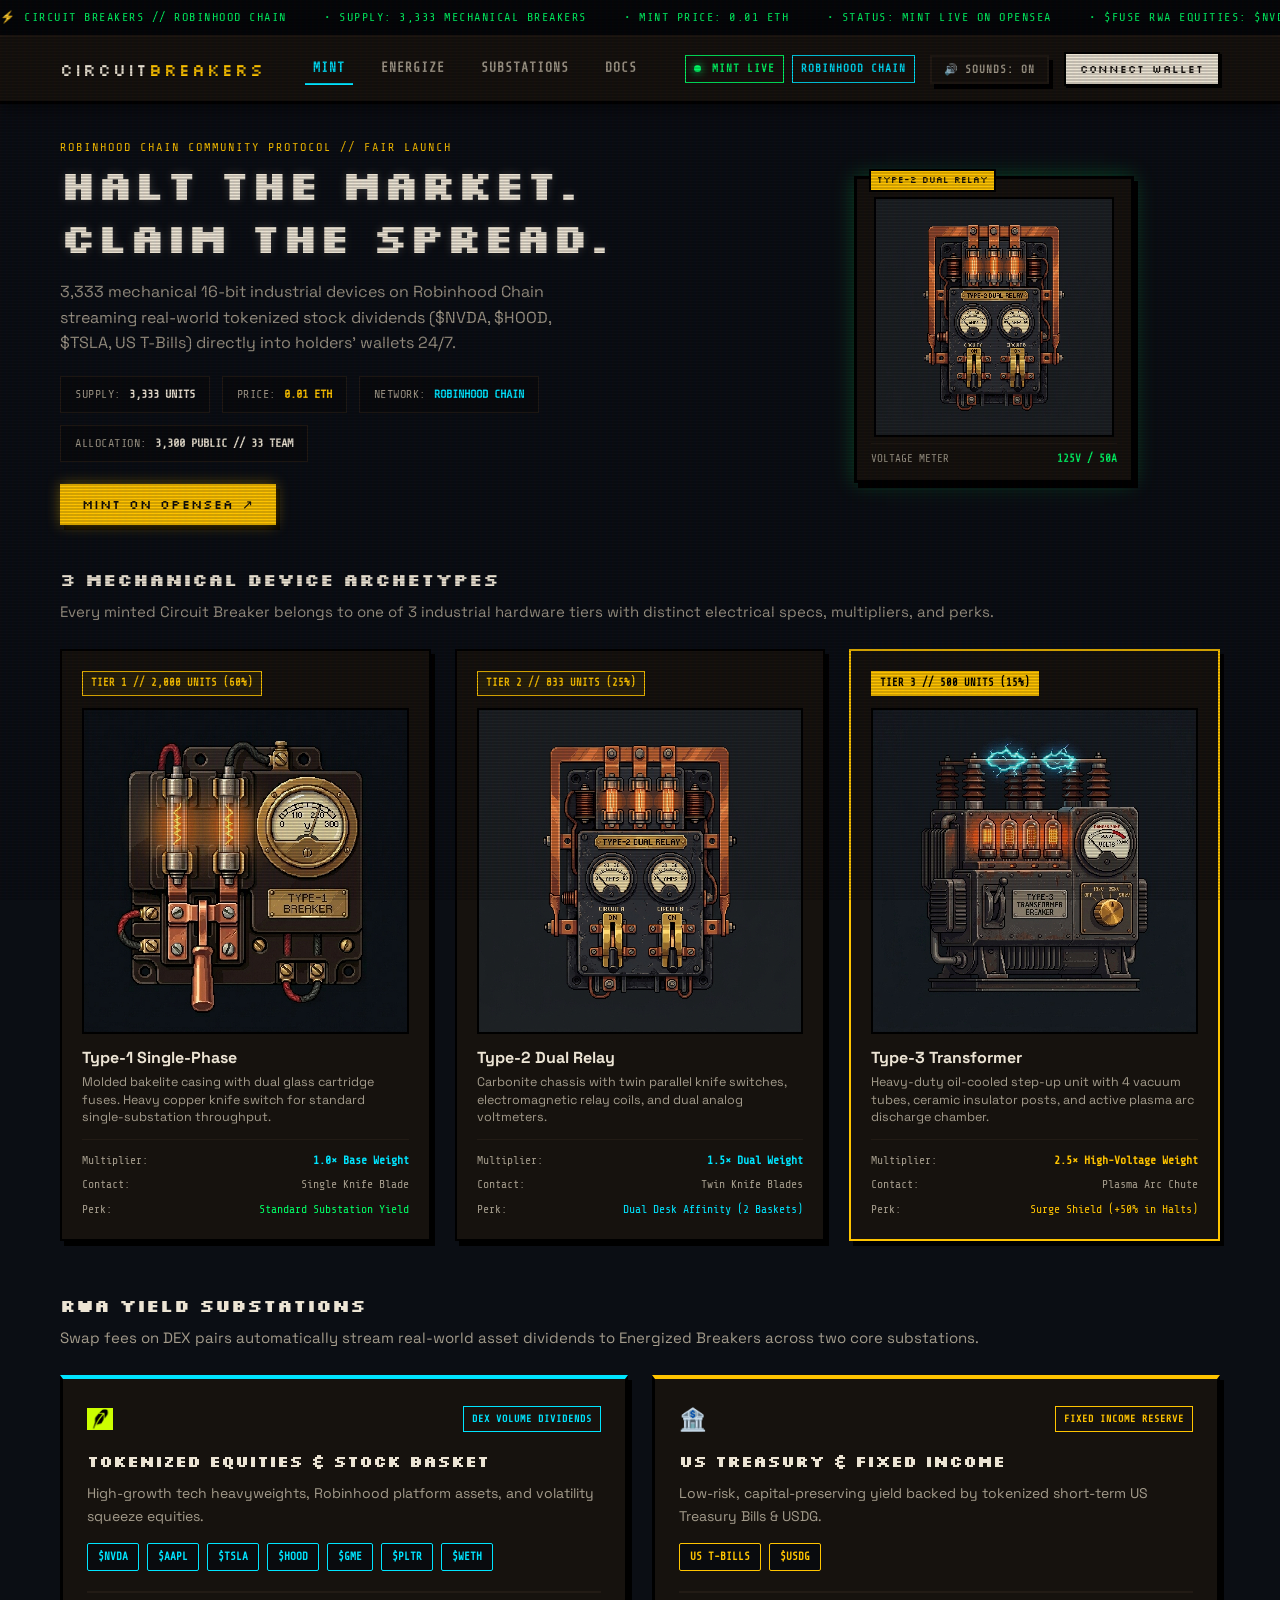
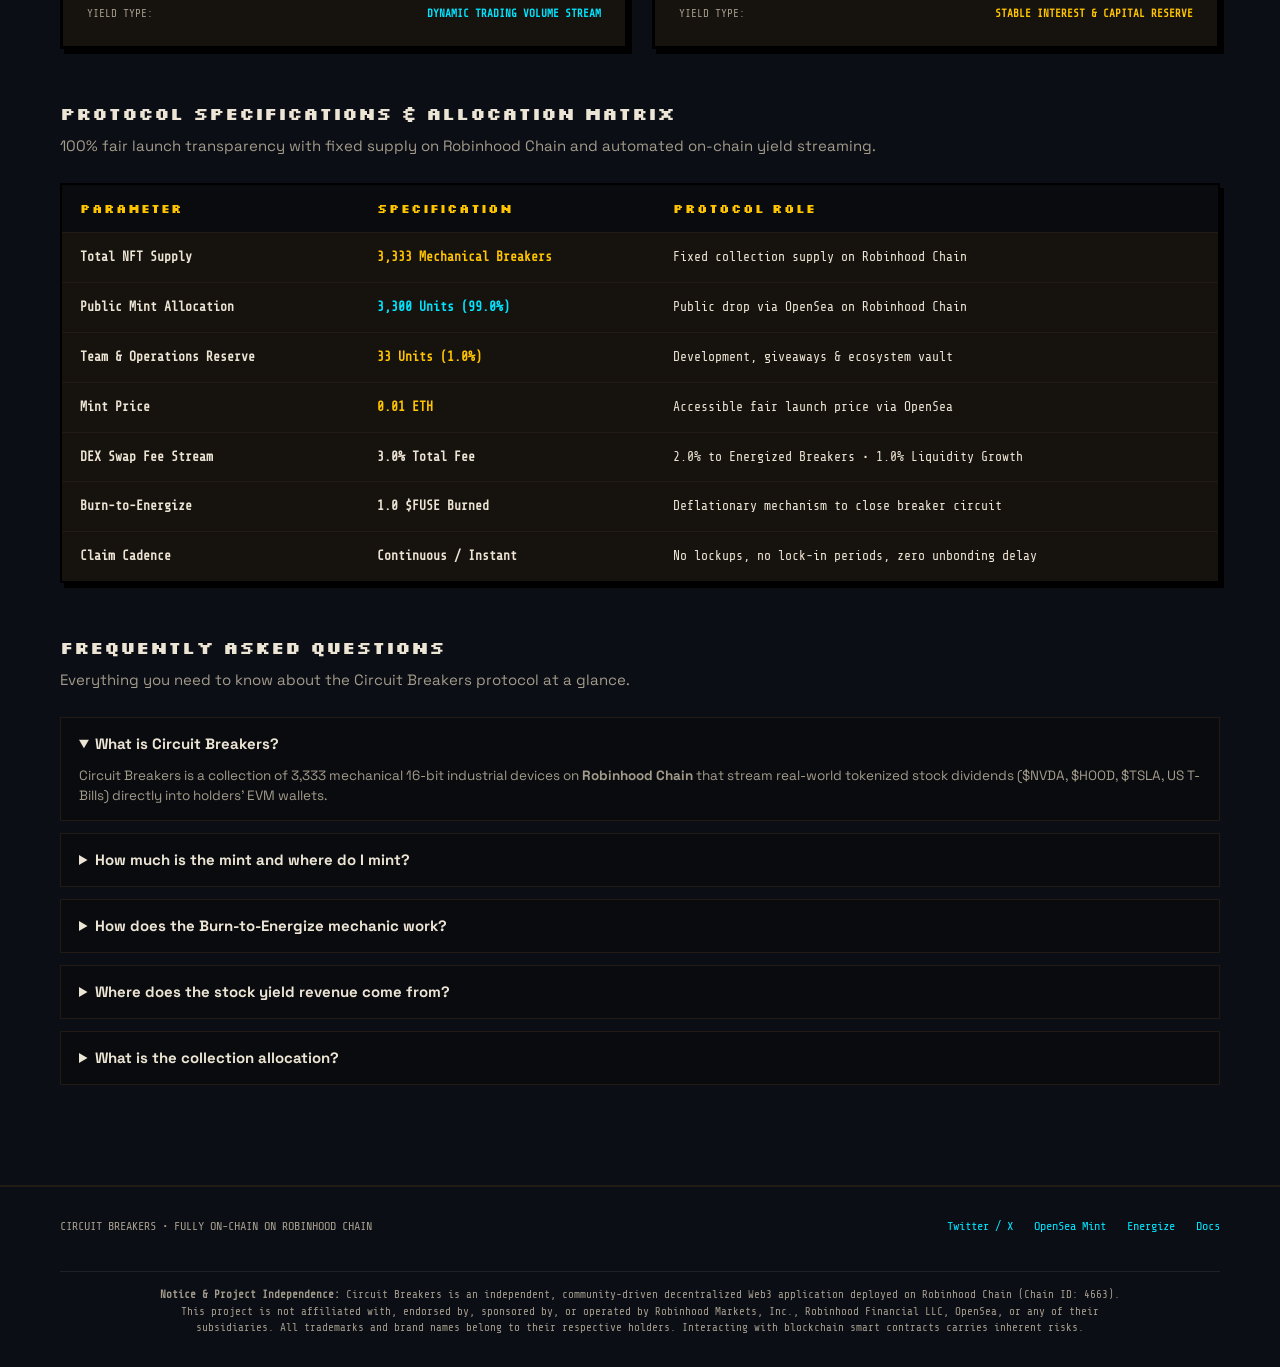
==== commit 1432f0e9: "Hardening: enterprise CSP headers, exact token allowance, network verification guard, DOM sanitizati" ====
--- a/index.html
+++ b/index.html
@@ -10,7 +10,7 @@
   <link href="https://fonts.googleapis.com/css2?family=Share+Tech+Mono&family=Silkscreen:wght@400;700&family=Space+Grotesk:wght@400;600;700&display=swap" rel="stylesheet">
   <link rel="icon" type="image/png" href="assets/favicon.png?v=2.0.2">
   <link rel="shortcut icon" href="favicon.ico?v=2.0.2">
-  <link rel="stylesheet" href="style.css?v=2.0.2">
+  <link rel="stylesheet" href="style.css?v=2.0.4">
 </head>
 <body class="crt-overlay">
 
@@ -37,6 +37,9 @@
         <a href="index.html#substations" class="nav-link">Substations</a>
         <a href="docs.html" class="nav-link">Docs</a>
         <div class="mobile-only-drawer-item">
+          <button type="button" class="btn btn-audio" id="mobileAudioToggle" aria-label="Toggle Audio Feedback">
+            <span id="mobileAudioIcon">🔊</span> SOUNDS: ON
+          </button>
           <span class="badge badge-chain">ROBINHOOD CHAIN</span>
         </div>
       </nav>
@@ -62,7 +65,7 @@
     <!-- HERO SECTION -->
     <section class="hero-grid">
       <div class="hero-left">
-        <span class="eyebrow">ROBINHOOD CHAIN PROTOCOL // OFFICIAL FAIR LAUNCH</span>
+        <span class="eyebrow">ROBINHOOD CHAIN COMMUNITY PROTOCOL // FAIR LAUNCH</span>
         <h1 class="hero-title">HALT THE MARKET.<br>CLAIM THE SPREAD.</h1>
         <p class="hero-lede">
           3,333 mechanical 16-bit industrial devices on Robinhood Chain streaming real-world tokenized stock dividends ($NVDA, $HOOD, $TSLA, US T-Bills) directly into holders' wallets 24/7.
@@ -467,14 +470,17 @@
     <div class="wrap foot-in">
       <span>CIRCUIT BREAKERS • FULLY ON-CHAIN ON ROBINHOOD CHAIN</span>
       <div class="foot-links">
-        <a href="https://x.com/CircuitB_RH" target="_blank">Twitter / X</a>
-        <a href="https://opensea.io/collection/circuit-breakers-rh/overview" target="_blank">OpenSea Mint</a>
+        <a href="https://x.com/CircuitB_RH" target="_blank" rel="noopener noreferrer">Twitter / X</a>
+        <a href="https://opensea.io/collection/circuit-breakers-rh/overview" target="_blank" rel="noopener noreferrer">OpenSea Mint</a>
         <a href="energize.html">Energize</a>
         <a href="docs.html">Docs</a>
       </div>
+      <div class="foot-disclaimer">
+        <p><strong>Notice &amp; Project Independence:</strong> Circuit Breakers is an independent, community-driven decentralized Web3 application deployed on Robinhood Chain (Chain ID: 4663). This project is not affiliated with, endorsed by, sponsored by, or operated by Robinhood Markets, Inc., Robinhood Financial LLC, OpenSea, or any of their subsidiaries. All trademarks and brand names belong to their respective holders. Interacting with blockchain smart contracts carries inherent risks.</p>
+      </div>
     </div>
   </footer>
 
-  <script src="app.js?v=2.0.2"></script>
+  <script src="app.js?v=2.0.4"></script>
 </body>
 </html>
--- a/style.css
+++ b/style.css
@@ -2127,6 +2127,22 @@
   margin-left: 15px;
 }
 
+.foot-disclaimer {
+  margin-top: 20px;
+  padding-top: 15px;
+  border-top: 1px solid rgba(255, 255, 255, 0.08);
+  font-size: 11px;
+  line-height: 1.5;
+  color: var(--ink-soft);
+  text-align: center;
+  width: 100%;
+}
+
+.foot-disclaimer p {
+  margin: 0 auto;
+  max-width: 960px;
+}
+
 /* TOPBAR LAYOUT */
 .topbar-right {
   display: flex;
@@ -2162,53 +2178,110 @@
 
 /* RESPONSIVE MOBILE NAVIGATION & LAYOUTS */
 @media (max-width: 860px) {
+  html, body {
+    overflow-x: hidden;
+    max-width: 100vw;
+  }
+
   .wrap {
     padding: 0 12px;
     box-sizing: border-box;
     width: 100%;
+    max-width: 100%;
+  }
+
+  .topbar {
+    position: sticky;
+    top: 0;
+    z-index: 100;
   }
 
   .topbar-in {
-    min-height: 60px;
+    min-height: 56px;
     height: auto;
-    padding: 10px 12px;
+    padding: 8px 12px;
+    gap: 8px;
+    justify-content: space-between;
+    width: 100%;
+    box-sizing: border-box;
   }
 
   .brand {
-    font-size: 15px;
+    font-size: 14px;
+    letter-spacing: 1px;
+    flex-shrink: 0;
+  }
+
+  .topbar-right {
+    display: flex;
+    align-items: center;
+    gap: 8px;
+    flex-shrink: 0;
   }
 
   .header-badges {
     display: none;
   }
   
-  .btn-audio {
-    padding: 0 8px;
-    font-size: 10px;
+  .topbar-right .btn-audio {
+    display: none !important;
+  }
+
+  .mobile-only-drawer-item .btn-audio {
+    display: flex !important;
+    width: 100%;
+    font-size: 12px;
+    height: 40px;
+    padding: 0 12px;
+    justify-content: center;
+    background: var(--bg-panel);
+    border: 1px solid var(--ink-soft);
+    color: var(--paper-cream);
+    margin-bottom: 12px;
+    box-shadow: var(--shadow-pixel);
+  }
+
+  .btn-connect {
+    font-size: 11px;
+    padding: 7px 12px;
     height: 36px;
+    max-width: 130px;
+    box-sizing: border-box;
+    overflow: hidden;
+    text-overflow: ellipsis;
+    white-space: nowrap;
+    display: inline-flex;
+    align-items: center;
+    justify-content: center;
+    flex-shrink: 0;
   }
 
   .mobile-menu-btn {
-    display: flex;
-    width: 36px;
-    height: 36px;
+    display: inline-flex;
+    width: 34px;
+    height: 34px;
     font-size: 18px;
+    align-items: center;
+    justify-content: center;
+    flex-shrink: 0;
   }
 
   .nav-links {
     display: none;
     position: absolute;
-    top: 60px;
+    top: 100%;
     left: 0;
     right: 0;
+    width: 100%;
     background: #110E0B;
     border-bottom: 3px solid var(--cyan-electric);
     border-top: 1px solid var(--bg-panel-light);
-    box-shadow: 0 16px 30px rgba(0, 0, 0, 0.9);
-    padding: 18px 14px;
+    box-shadow: 0 16px 30px rgba(0, 0, 0, 0.95);
+    padding: 16px 14px;
     flex-direction: column;
     gap: 10px;
     z-index: 1000;
+    box-sizing: border-box;
   }
 
   .nav-links.open {
@@ -2243,6 +2316,32 @@
     padding-top: 10px;
     border-top: 1px solid var(--bg-panel-light);
     text-align: center;
+  }
+
+  /* HERO & MINT MOBILE REFINEMENTS */
+  .hero-mint-ribbon {
+    display: grid;
+    grid-template-columns: 1fr 1fr;
+    gap: 8px;
+    width: 100%;
+    box-sizing: border-box;
+  }
+
+  .hm-stat-pill {
+    padding: 8px 10px;
+    font-size: 11px;
+    width: 100%;
+    box-sizing: border-box;
+    justify-content: space-between;
+  }
+
+  .btn-hero-mint {
+    width: 100%;
+    text-align: center;
+    justify-content: center;
+    box-sizing: border-box;
+    padding: 12px 16px;
+    font-size: 13px;
   }
 
   /* PANEL & FORM CONTAINERS */
@@ -2407,7 +2506,29 @@
 
 @media (max-width: 480px) {
   .hero-title {
-    font-size: 26px;
+    font-size: 24px;
+    line-height: 1.25;
+  }
+
+  .hero-lede {
+    font-size: 14px;
+    line-height: 1.45;
+  }
+
+  .brand {
+    font-size: 13.5px;
+    letter-spacing: 0.5px;
+  }
+
+  .btn-connect {
+    max-width: 105px;
+    font-size: 10px;
+    padding: 6px 8px;
+  }
+
+  .hero-mint-ribbon {
+    grid-template-columns: 1fr;
+    gap: 6px;
   }
 
   .reply-action-row .task-action {
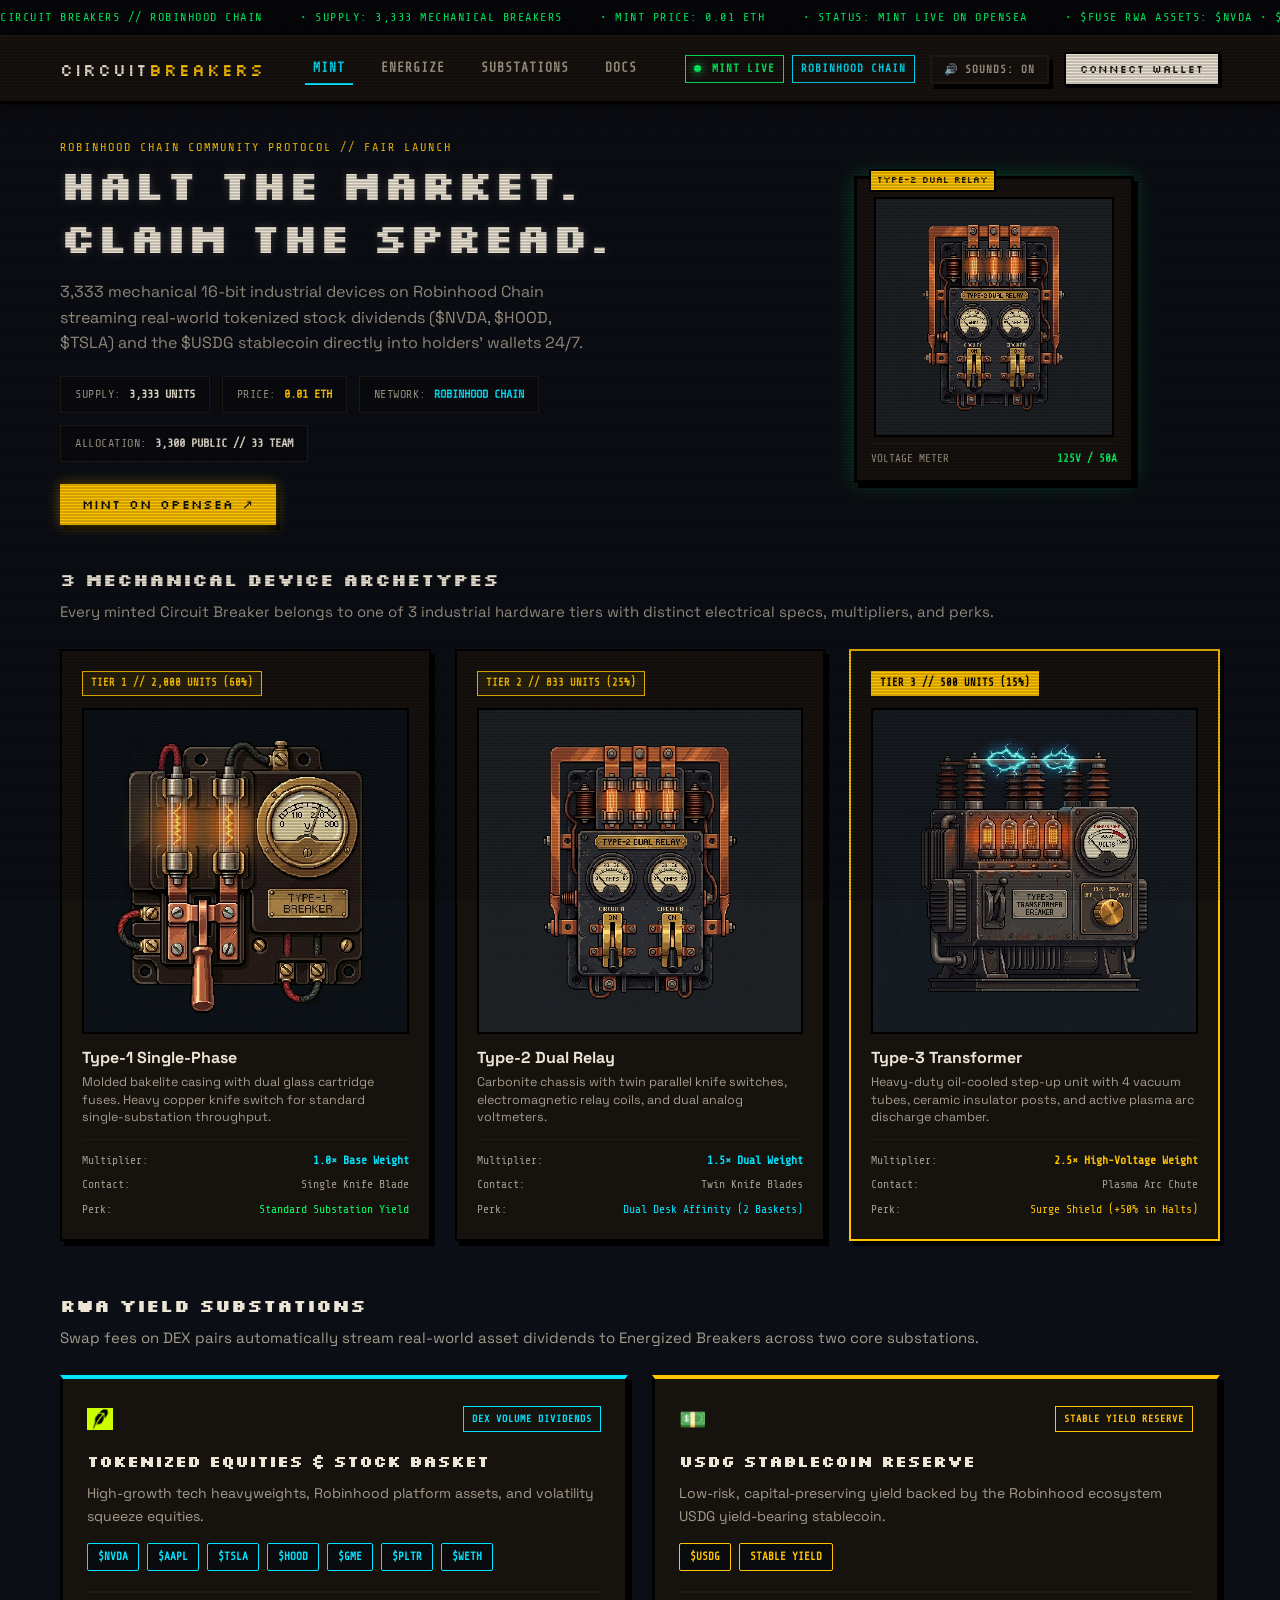
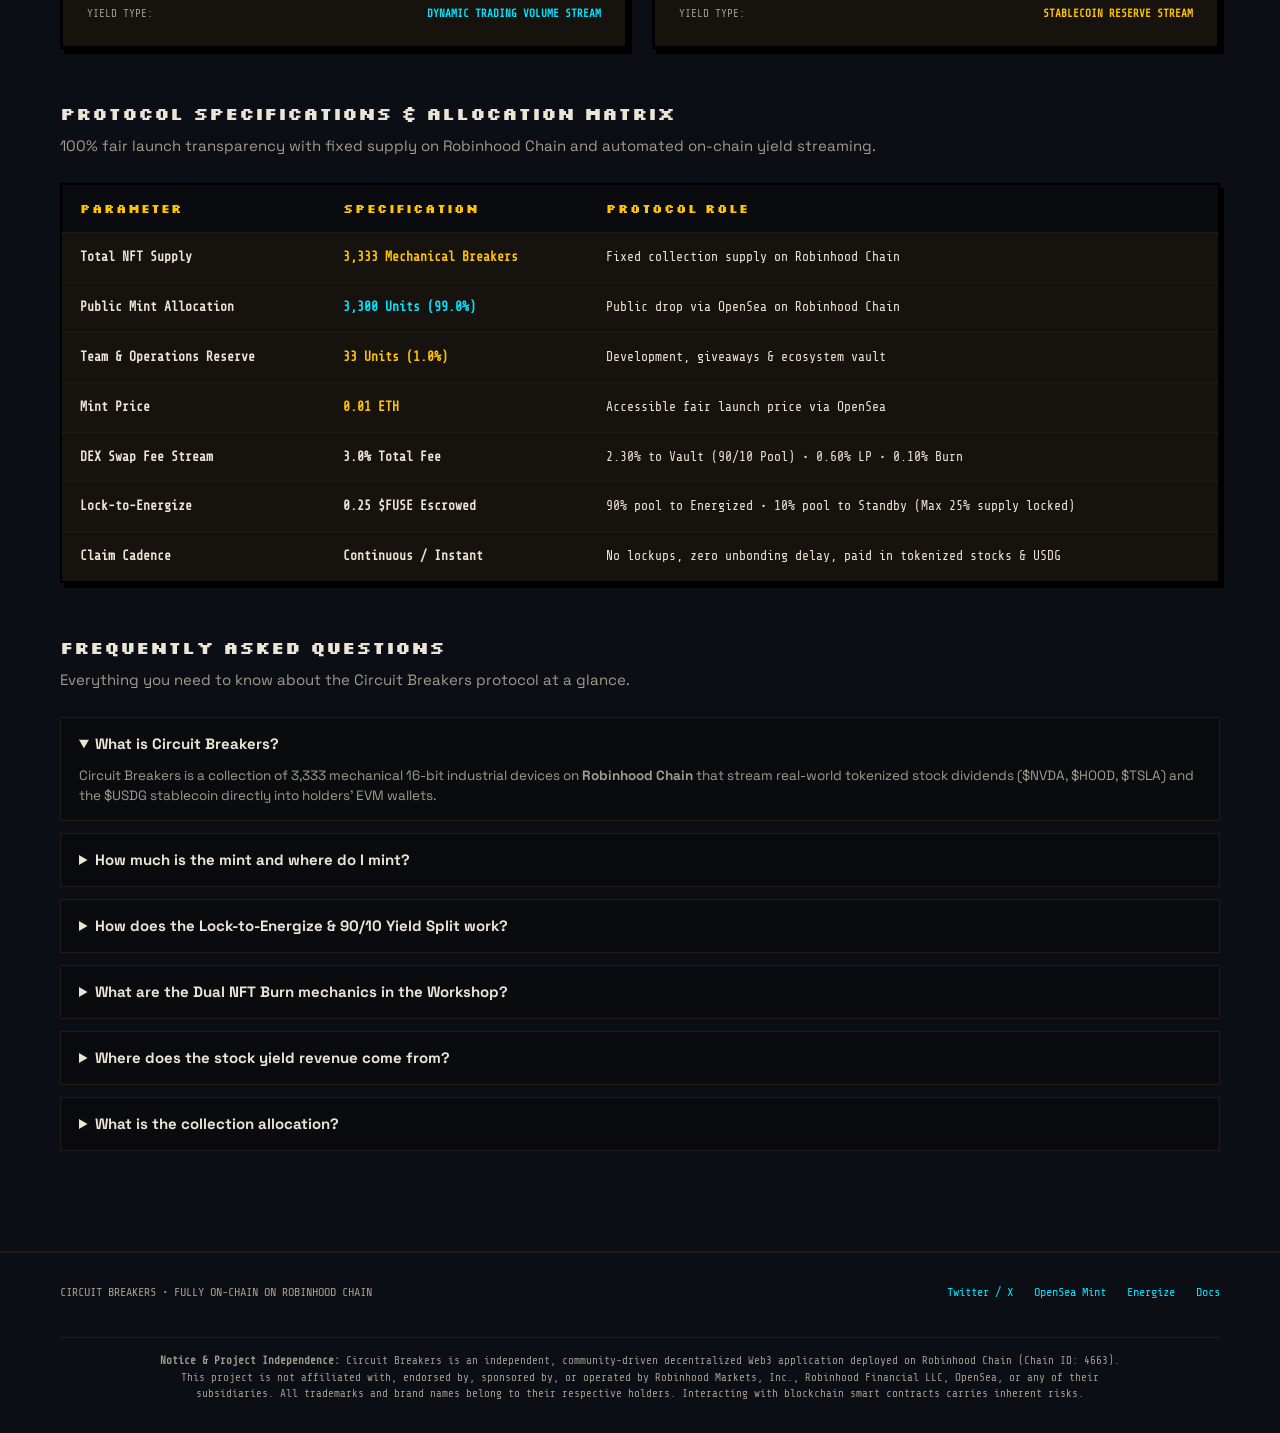
==== commit b69ad9c3: "Implement revised 0.25  locking tokenomics, 90/10 yield pool, Substation Workshop (Dual NFT Burns), " ====
--- a/index.html
+++ b/index.html
@@ -4,7 +4,7 @@
   <meta charset="UTF-8">
   <meta name="viewport" content="width=device-width, initial-scale=1.0">
   <title>CIRCUIT BREAKERS | Official Mint &amp; Yield Protocol on Robinhood Chain</title>
-  <meta name="description" content="3,333 mechanical 16-bit industrial breaker devices on Robinhood Chain streaming real-world tokenized stock yields ($NVDA, $HOOD, $TSLA, US T-Bills). Mint on OpenSea for 0.01 ETH.">
+  <meta name="description" content="3,333 mechanical 16-bit industrial breaker devices on Robinhood Chain streaming real-world tokenized stock yields ($NVDA, $HOOD, $TSLA, $USDG). Mint on OpenSea for 0.01 ETH.">
   <link rel="preconnect" href="https://fonts.googleapis.com">
   <link rel="preconnect" href="https://fonts.gstatic.com" crossorigin>
   <link href="https://fonts.googleapis.com/css2?family=Share+Tech+Mono&family=Silkscreen:wght@400;700&family=Space+Grotesk:wght@400;600;700&display=swap" rel="stylesheet">
@@ -17,11 +17,11 @@
   <!-- TOP STATUS MARQUEE -->
   <div class="ticker-bar">
     <div class="ticker-content" id="tickerStream">
-      <span>⚡ CIRCUIT BREAKERS // ROBINHOOD CHAIN</span>
+      <span>CIRCUIT BREAKERS // ROBINHOOD CHAIN</span>
       <span>• SUPPLY: 3,333 MECHANICAL BREAKERS</span>
       <span>• MINT PRICE: 0.01 ETH</span>
       <span>• STATUS: MINT LIVE ON OPENSEA</span>
-      <span>• $FUSE RWA EQUITIES: $NVDA • $HOOD • $TSLA • US T-BILLS</span>
+      <span>• $FUSE RWA ASSETS: $NVDA • $HOOD • $TSLA • $USDG</span>
       <span>• ALLOCATION: 3,300 PUBLIC // 33 TEAM</span>
     </div>
   </div>
@@ -68,7 +68,7 @@
         <span class="eyebrow">ROBINHOOD CHAIN COMMUNITY PROTOCOL // FAIR LAUNCH</span>
         <h1 class="hero-title">HALT THE MARKET.<br>CLAIM THE SPREAD.</h1>
         <p class="hero-lede">
-          3,333 mechanical 16-bit industrial devices on Robinhood Chain streaming real-world tokenized stock dividends ($NVDA, $HOOD, $TSLA, US T-Bills) directly into holders' wallets 24/7.
+          3,333 mechanical 16-bit industrial devices on Robinhood Chain streaming real-world tokenized stock dividends ($NVDA, $HOOD, $TSLA) and the $USDG stablecoin directly into holders' wallets 24/7.
         </p>
 
         <!-- MINT STATS RIBBON -->
@@ -225,21 +225,21 @@
           </div>
         </div>
 
-        <!-- CARD 2: US TREASURY & FIXED INCOME -->
+        <!-- CARD 2: USDG STABLECOIN RESERVE -->
         <div class="sub-card-featured sub-card-treasury">
           <div class="sub-card-top">
-            <div class="sub-icon-emoji">🏦</div>
-            <span class="sub-badge sub-badge-amber">FIXED INCOME RESERVE</span>
-          </div>
-          <h3>US Treasury &amp; Fixed Income</h3>
-          <p class="sub-desc">Low-risk, capital-preserving yield backed by tokenized short-term US Treasury Bills &amp; USDG.</p>
+            <div class="sub-icon-emoji">💵</div>
+            <span class="sub-badge sub-badge-amber">STABLE YIELD RESERVE</span>
+          </div>
+          <h3>USDG Stablecoin Reserve</h3>
+          <p class="sub-desc">Low-risk, capital-preserving yield backed by the Robinhood ecosystem USDG yield-bearing stablecoin.</p>
           <div class="asset-pills">
-            <span class="pill pill-gold">US T-BILLS</span>
             <span class="pill pill-gold">$USDG</span>
+            <span class="pill pill-gold">STABLE YIELD</span>
           </div>
           <div class="sub-foot">
             <span class="sub-label">YIELD TYPE:</span>
-            <span class="sub-val val-amber">STABLE INTEREST &amp; CAPITAL RESERVE</span>
+            <span class="sub-val val-amber">STABLECOIN RESERVE STREAM</span>
           </div>
         </div>
 
@@ -286,17 +286,17 @@
             <tr>
               <td><strong>DEX Swap Fee Stream</strong></td>
               <td><strong>3.0% Total Fee</strong></td>
-              <td>2.0% to Energized Breakers • 1.0% Liquidity Growth</td>
-            </tr>
-            <tr>
-              <td><strong>Burn-to-Energize</strong></td>
-              <td><strong>1.0 $FUSE Burned</strong></td>
-              <td>Deflationary mechanism to close breaker circuit</td>
+              <td>2.30% to Vault (90/10 Pool) • 0.60% LP • 0.10% Burn</td>
+            </tr>
+            <tr>
+              <td><strong>Lock-to-Energize</strong></td>
+              <td><strong>0.25 $FUSE Escrowed</strong></td>
+              <td>90% pool to Energized • 10% pool to Standby (Max 25% supply locked)</td>
             </tr>
             <tr>
               <td><strong>Claim Cadence</strong></td>
               <td><strong>Continuous / Instant</strong></td>
-              <td>No lockups, no lock-in periods, zero unbonding delay</td>
+              <td>No lockups, zero unbonding delay, paid in tokenized stocks &amp; USDG</td>
             </tr>
           </tbody>
         </table>
@@ -313,7 +313,7 @@
       <div class="faq-list">
         <details class="faq-item" open>
           <summary>What is Circuit Breakers?</summary>
-          <p>Circuit Breakers is a collection of 3,333 mechanical 16-bit industrial devices on <strong>Robinhood Chain</strong> that stream real-world tokenized stock dividends ($NVDA, $HOOD, $TSLA, US T-Bills) directly into holders' EVM wallets.</p>
+          <p>Circuit Breakers is a collection of 3,333 mechanical 16-bit industrial devices on <strong>Robinhood Chain</strong> that stream real-world tokenized stock dividends ($NVDA, $HOOD, $TSLA) and the $USDG stablecoin directly into holders' EVM wallets.</p>
         </details>
 
         <details class="faq-item">
@@ -322,13 +322,18 @@
         </details>
 
         <details class="faq-item">
-          <summary>How does the Burn-to-Energize mechanic work?</summary>
-          <p>Upon minting, your breaker is in a <em>Tripped (Unlit)</em> state. To start streaming dividends, you connect to the <a href="energize.html" class="tldr-link">Yield Desk</a> and burn 1.0 $FUSE token. This permanently snaps your breaker's knife switch shut [ON], locking it into the high-voltage yield grid.</p>
+          <summary>How does the Lock-to-Energize &amp; 90/10 Yield Split work?</summary>
+          <p>All Breakers start in a <em>Standby</em> state earning continuous dividends from the <strong>10% Standby Pool</strong>. To access the <strong>90% High-Voltage Yield Grid</strong>, connect to the <a href="energize.html" class="tldr-link">Yield Desk</a> and lock 0.25 $FUSE token in Vault escrow. Even if all 3,333 devices are energized, a maximum of 25% of the total $FUSE supply is ever locked (preserving 75%+ float for DEX liquidity). Your tokens are not burned and can be unlocked at any time.</p>
+        </details>
+
+        <details class="faq-item">
+          <summary>What are the Dual NFT Burn mechanics in the Workshop?</summary>
+          <p>Holders can permanently burn secondary Breakers in the Substation Workshop: <strong>The Forge</strong> allows melting 3 Type-1 devices to forge 1 rare Type-2 device (1.5&times; multiplier). The <strong>Overclock Lab</strong> allows sacrificing auxiliary devices to permanently supercharge a Master Breaker's yield multiplier (+0.25&times; per Type-1, +0.50&times; per Type-2).</p>
         </details>
 
         <details class="faq-item">
           <summary>Where does the stock yield revenue come from?</summary>
-          <p>A 2.0% volume fee from every $FUSE swap across Robinhood Chain DEX pairs is routed into the Vault and distributed to Energized Breakers proportionally to their archetype multiplier weights.</p>
+          <p>A 2.30% volume fee from every $FUSE swap across Robinhood Chain DEX pairs plus protocol treasury RWA earnings are converted to tokenized stocks ($NVDA, $HOOD) and USDG, streaming directly to holders.</p>
         </details>
 
         <details class="faq-item">
--- a/style.css
+++ b/style.css
@@ -2535,3 +2535,311 @@
     grid-template-columns: 1fr;
   }
 }
+
+/* ==========================================================================
+   SUBSTATION WORKSHOP & HARDWARE LAB (THE FORGE & OVERCLOCK)
+   ========================================================================== */
+.badge-standby {
+  color: var(--amber-caution);
+  border-color: var(--amber-caution);
+  background: rgba(255, 170, 0, 0.1);
+}
+
+.card-actions-dual {
+  display: grid;
+  grid-template-columns: 1fr;
+  gap: 8px;
+}
+
+.btn-unlock {
+  background: transparent;
+  color: var(--ink-soft);
+  border: 1px dashed #333;
+  font-family: var(--font-mono);
+  font-size: 11px;
+  padding: 6px;
+  cursor: pointer;
+  transition: all 0.2s;
+}
+
+.btn-unlock:hover {
+  color: #FF5555;
+  border-color: #FF5555;
+  background: rgba(255, 85, 85, 0.08);
+}
+
+.workshop-section {
+  background: var(--bg-panel);
+  border: 2px solid #000;
+  box-shadow: var(--shadow-pixel);
+  padding: 28px;
+  margin-bottom: 40px;
+}
+
+.workshop-header {
+  display: flex;
+  justify-content: space-between;
+  align-items: center;
+  flex-wrap: wrap;
+  gap: 16px;
+  border-bottom: 2px solid #000;
+  padding-bottom: 18px;
+  margin-bottom: 24px;
+}
+
+.workshop-title-group h2 {
+  font-family: var(--font-pixel);
+  font-size: 17px;
+  color: var(--paper-cream);
+  letter-spacing: 1px;
+}
+
+.workshop-title-group p {
+  font-size: 13px;
+  color: var(--ink-soft);
+  margin-top: 4px;
+}
+
+.workshop-tabs {
+  display: flex;
+  gap: 10px;
+}
+
+.workshop-tab-btn {
+  background: var(--bg-panel-light);
+  border: 2px solid #000;
+  color: var(--ink-soft);
+  font-family: var(--font-pixel);
+  font-size: 12px;
+  padding: 10px 18px;
+  cursor: pointer;
+  transition: all 0.2s;
+}
+
+.workshop-tab-btn:hover {
+  color: var(--paper-cream);
+  border-color: var(--ink-soft);
+}
+
+.workshop-tab-btn.active {
+  background: #000;
+  color: var(--cyan-electric);
+  border-color: var(--cyan-electric);
+  box-shadow: 0 0 10px rgba(0, 229, 255, 0.2);
+}
+
+.workshop-tab-content {
+  display: none;
+}
+
+.workshop-tab-content.active {
+  display: block;
+  animation: fadeIn 0.3s ease;
+}
+
+@keyframes fadeIn {
+  from { opacity: 0; transform: translateY(6px); }
+  to { opacity: 1; transform: translateY(0); }
+}
+
+/* THE FORGE STYLES */
+.forge-grid {
+  display: grid;
+  grid-template-columns: 1fr auto 1fr;
+  gap: 24px;
+  align-items: center;
+}
+
+@media (max-width: 860px) {
+  .forge-grid {
+    grid-template-columns: 1fr;
+  }
+}
+
+.forge-inputs-panel, .forge-output-panel {
+  background: var(--bg-panel-light);
+  border: 2px solid #000;
+  padding: 20px;
+}
+
+.forge-panel-title {
+  font-family: var(--font-mono);
+  font-size: 11px;
+  letter-spacing: 1.5px;
+  font-weight: 700;
+  color: var(--amber-caution);
+  margin-bottom: 12px;
+  display: block;
+}
+
+.forge-slots-list {
+  display: grid;
+  grid-template-columns: repeat(3, 1fr);
+  gap: 12px;
+  margin-bottom: 16px;
+}
+
+.forge-slot {
+  border: 2px dashed #333;
+  background: #050709;
+  aspect-ratio: 1 / 1;
+  display: flex;
+  flex-direction: column;
+  align-items: center;
+  justify-content: center;
+  padding: 8px;
+  cursor: pointer;
+  transition: all 0.2s;
+  position: relative;
+}
+
+.forge-slot:hover {
+  border-color: var(--cyan-electric);
+}
+
+.forge-slot.filled {
+  border: 2px solid var(--cyan-electric);
+  background: rgba(0, 229, 255, 0.05);
+}
+
+.forge-slot img {
+  width: 100%;
+  height: 100%;
+  object-fit: cover;
+  image-rendering: pixelated;
+}
+
+.forge-slot-empty-text {
+  font-family: var(--font-mono);
+  font-size: 10px;
+  color: var(--ink-soft);
+  text-align: center;
+}
+
+.forge-arrow-wrap {
+  display: flex;
+  flex-direction: column;
+  align-items: center;
+  gap: 8px;
+  color: var(--cyan-electric);
+  font-family: var(--font-mono);
+  font-size: 12px;
+  font-weight: 700;
+}
+
+.forge-arrow-icon {
+  font-size: 28px;
+  animation: pulseArrow 1.5s infinite;
+}
+
+@keyframes pulseArrow {
+  0%, 100% { transform: translateX(0); }
+  50% { transform: translateX(4px); }
+}
+
+/* OVERCLOCK LAB STYLES */
+.overclock-grid {
+  display: grid;
+  grid-template-columns: 320px 1fr;
+  gap: 24px;
+}
+
+@media (max-width: 860px) {
+  .overclock-grid {
+    grid-template-columns: 1fr;
+  }
+}
+
+.oc-master-card {
+  background: var(--bg-panel-light);
+  border: 2px solid var(--phosphor-green);
+  padding: 20px;
+  box-shadow: 0 0 12px rgba(0, 255, 102, 0.15);
+}
+
+.oc-sacrifice-pool {
+  background: var(--bg-panel-light);
+  border: 2px solid #000;
+  padding: 20px;
+  display: flex;
+  flex-direction: column;
+}
+
+.oc-pool-header {
+  display: flex;
+  justify-content: space-between;
+  align-items: center;
+  margin-bottom: 14px;
+}
+
+.oc-items-scroll {
+  display: grid;
+  grid-template-columns: repeat(auto-fill, minmax(130px, 1fr));
+  gap: 12px;
+  max-height: 280px;
+  overflow-y: auto;
+  padding: 4px;
+  background: #050709;
+  border: 1px solid #161A22;
+  margin-bottom: 18px;
+}
+
+.oc-item-card {
+  border: 2px solid #222;
+  background: #0D1117;
+  padding: 8px;
+  cursor: pointer;
+  text-align: center;
+  transition: all 0.2s;
+}
+
+.oc-item-card:hover {
+  border-color: #FF5555;
+}
+
+.oc-item-card.selected-sacrifice {
+  border-color: #FF5555;
+  background: rgba(255, 85, 85, 0.15);
+  box-shadow: 0 0 8px rgba(255, 85, 85, 0.3);
+}
+
+.oc-item-card img {
+  width: 100%;
+  aspect-ratio: 1/1;
+  object-fit: cover;
+  image-rendering: pixelated;
+  margin-bottom: 4px;
+}
+
+.oc-item-name {
+  font-family: var(--font-pixel);
+  font-size: 9px;
+  color: var(--paper-cream);
+  display: block;
+}
+
+.oc-item-boost {
+  font-family: var(--font-mono);
+  font-size: 9px;
+  color: #FF5555;
+  font-weight: 700;
+  display: block;
+}
+
+.oc-impact-summary {
+  background: #050709;
+  border: 1px solid #161A22;
+  padding: 14px;
+  margin-bottom: 16px;
+  display: flex;
+  justify-content: space-between;
+  align-items: center;
+}
+
+.oc-boost-preview {
+  font-family: var(--font-mono);
+  font-size: 13px;
+  color: var(--phosphor-green);
+  font-weight: 700;
+}
+
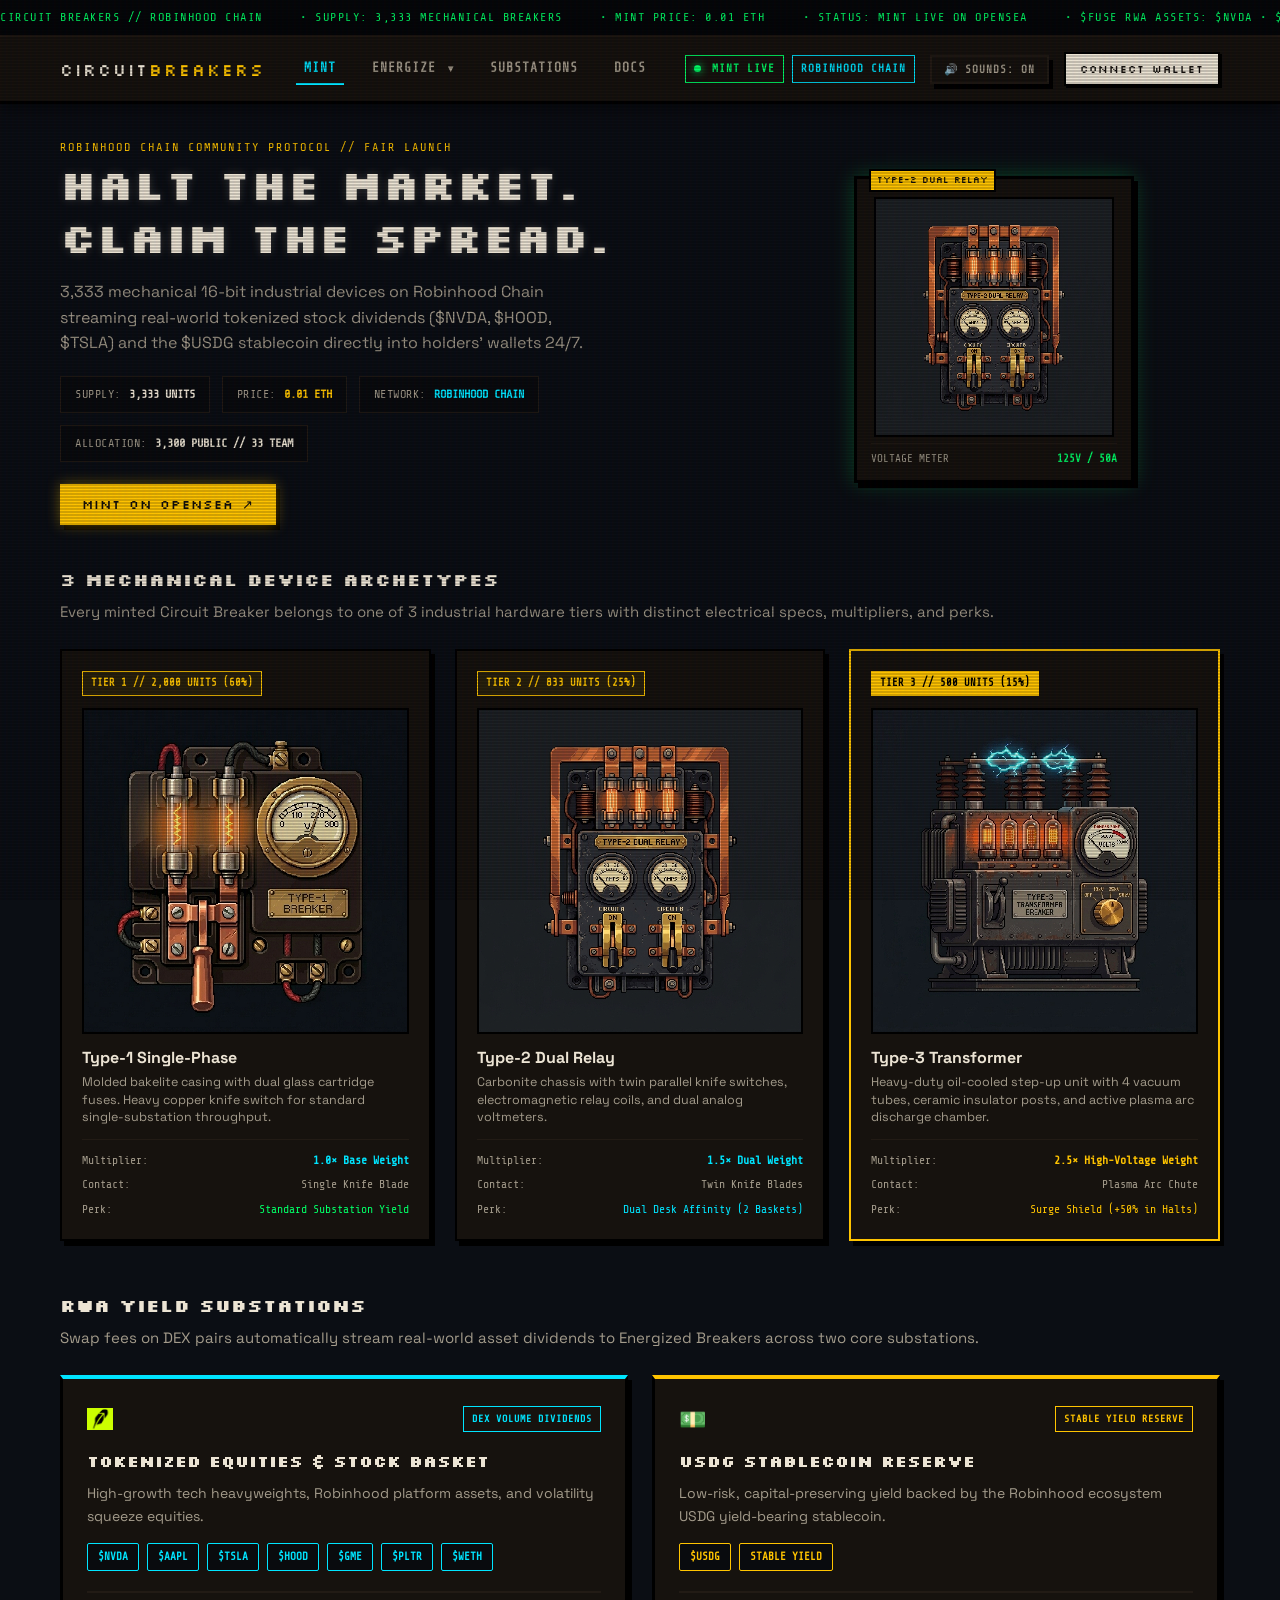
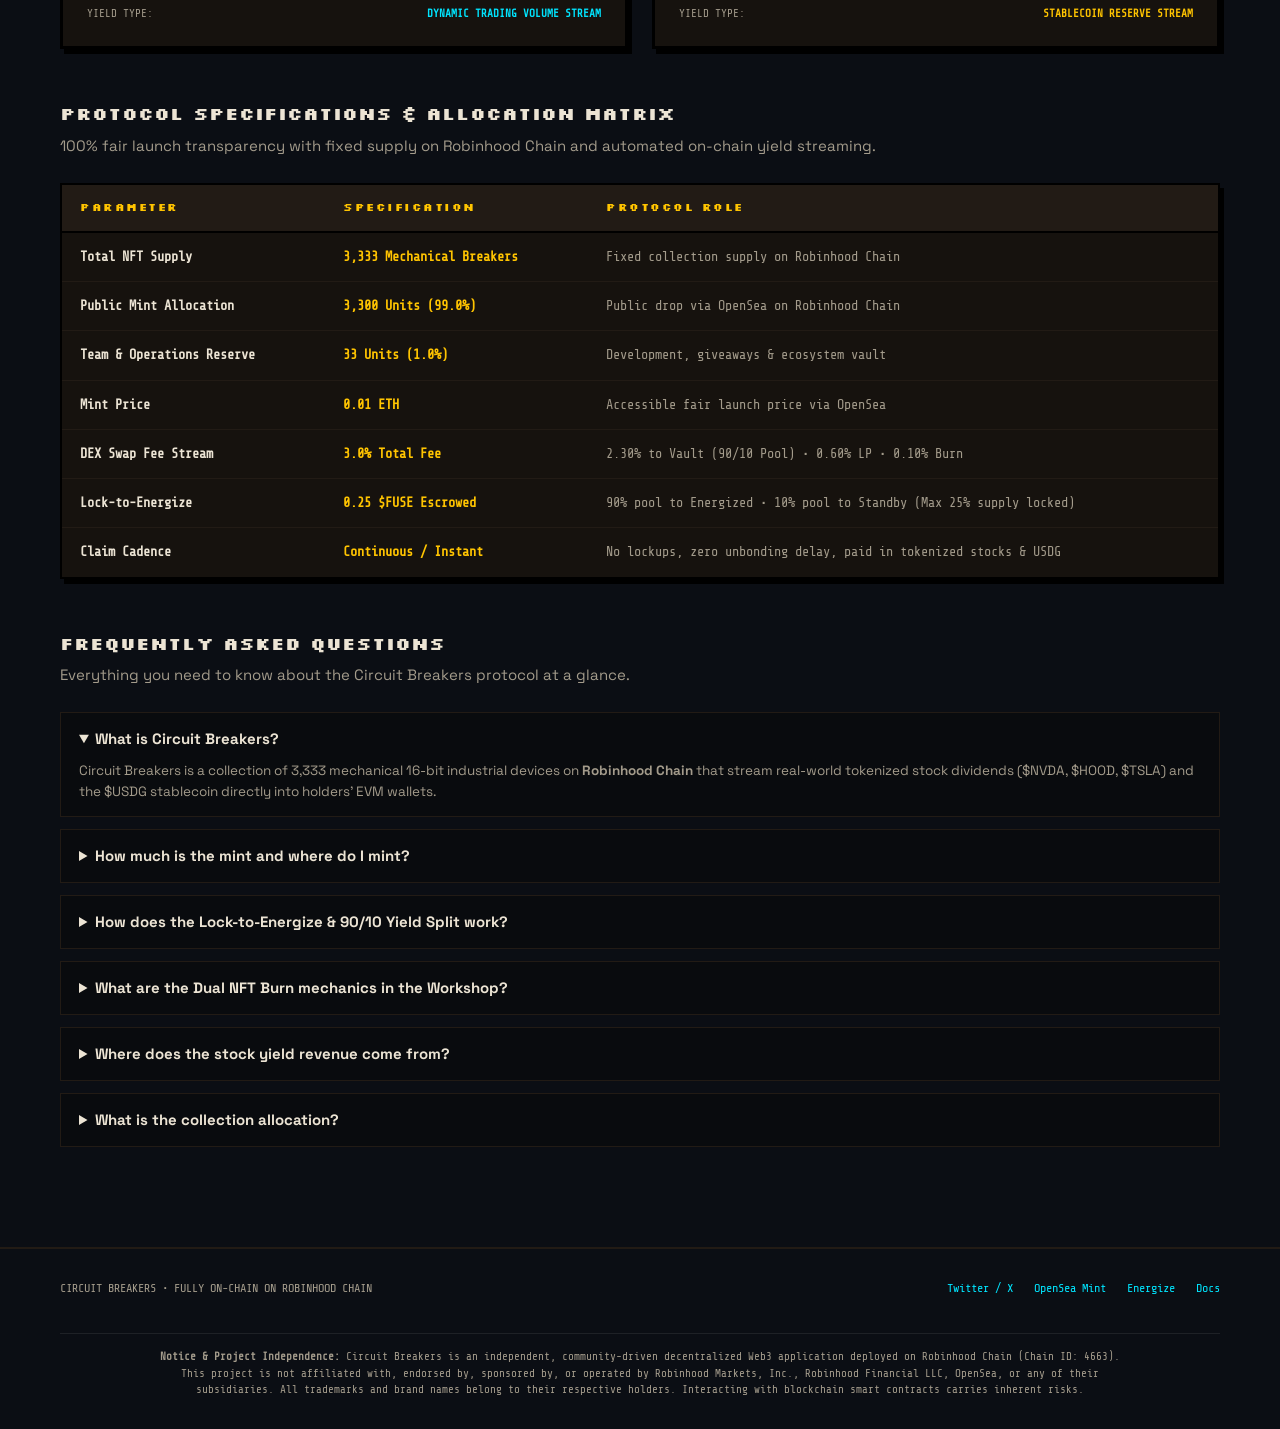
==== commit b69487d2: "Implement 2-for-1 Forge accretion, gasless ownership verification, and Energize dropdown navigation " ====
--- a/index.html
+++ b/index.html
@@ -33,7 +33,19 @@
       
       <nav class="nav-links" id="navLinks">
         <a href="index.html" class="nav-link active">Mint</a>
-        <a href="energize.html" class="nav-link">Energize</a>
+        <div class="nav-dropdown">
+          <a href="energize.html" class="nav-link">Energize <span class="nav-caret">▾</span></a>
+          <div class="nav-dropdown-menu">
+            <a href="energize.html#yield" class="nav-dropdown-item">
+              <span class="dropdown-item-title">YIELD</span>
+              <span class="dropdown-item-desc">Hardware &amp; Dividends</span>
+            </a>
+            <a href="energize.html#workshop" class="nav-dropdown-item">
+              <span class="dropdown-item-title">BURN</span>
+              <span class="dropdown-item-desc">The Forge &amp; Overclock</span>
+            </a>
+          </div>
+        </div>
         <a href="index.html#substations" class="nav-link">Substations</a>
         <a href="docs.html" class="nav-link">Docs</a>
         <div class="mobile-only-drawer-item">
@@ -270,7 +282,7 @@
             </tr>
             <tr>
               <td><strong>Public Mint Allocation</strong></td>
-              <td><span class="val-cyan">3,300 Units (99.0%)</span></td>
+              <td><span class="val-amber">3,300 Units (99.0%)</span></td>
               <td>Public drop via OpenSea on Robinhood Chain</td>
             </tr>
             <tr>
@@ -285,17 +297,17 @@
             </tr>
             <tr>
               <td><strong>DEX Swap Fee Stream</strong></td>
-              <td><strong>3.0% Total Fee</strong></td>
+              <td><span class="val-amber">3.0% Total Fee</span></td>
               <td>2.30% to Vault (90/10 Pool) • 0.60% LP • 0.10% Burn</td>
             </tr>
             <tr>
               <td><strong>Lock-to-Energize</strong></td>
-              <td><strong>0.25 $FUSE Escrowed</strong></td>
+              <td><span class="val-amber">0.25 $FUSE Escrowed</span></td>
               <td>90% pool to Energized • 10% pool to Standby (Max 25% supply locked)</td>
             </tr>
             <tr>
               <td><strong>Claim Cadence</strong></td>
-              <td><strong>Continuous / Instant</strong></td>
+              <td><span class="val-amber">Continuous / Instant</span></td>
               <td>No lockups, zero unbonding delay, paid in tokenized stocks &amp; USDG</td>
             </tr>
           </tbody>
--- a/style.css
+++ b/style.css
@@ -142,6 +142,96 @@
   border-bottom-color: var(--cyan-electric);
 }
 
+/* NAV DROPDOWN (ENERGIZE: YIELD & BURN) */
+.nav-dropdown {
+  position: relative;
+  display: inline-flex;
+  align-items: center;
+  padding: 6px 0;
+}
+
+.nav-caret {
+  font-size: 10px;
+  margin-left: 4px;
+  display: inline-block;
+  transition: transform 0.2s ease;
+  color: var(--ink-soft);
+  pointer-events: none;
+}
+
+.nav-dropdown:hover .nav-caret,
+.nav-dropdown.open .nav-caret,
+.nav-dropdown:focus-within .nav-caret {
+  transform: rotate(180deg);
+  color: var(--cyan-electric);
+}
+
+.nav-dropdown-menu {
+  position: absolute;
+  top: 100%;
+  left: 50%;
+  transform: translateX(-50%);
+  background: #0B0E14;
+  border: 2px solid #000;
+  border-top: 3px solid var(--cyan-electric);
+  box-shadow: 0 10px 25px rgba(0,0,0,0.85), var(--shadow-pixel);
+  min-width: 175px;
+  padding: 6px;
+  display: none;
+  flex-direction: column;
+  gap: 4px;
+  z-index: 999;
+}
+
+.nav-dropdown-menu::before {
+  content: '';
+  position: absolute;
+  top: -8px;
+  left: 0;
+  right: 0;
+  height: 8px;
+}
+
+.nav-dropdown:hover .nav-dropdown-menu,
+.nav-dropdown.open .nav-dropdown-menu,
+.nav-dropdown:focus-within .nav-dropdown-menu {
+  display: flex;
+}
+
+.nav-dropdown-item {
+  display: flex;
+  flex-direction: column;
+  padding: 8px 12px;
+  text-decoration: none;
+  background: #11151F;
+  border: 1px solid #1C2331;
+  transition: all 0.15s ease;
+}
+
+.nav-dropdown-item:hover {
+  background: #182030;
+  border-color: var(--cyan-electric);
+  transform: translateX(2px);
+}
+
+.dropdown-item-title {
+  font-family: var(--font-pixel);
+  font-size: 11px;
+  color: var(--paper-cream);
+  letter-spacing: 0.5px;
+}
+
+.nav-dropdown-item:hover .dropdown-item-title {
+  color: var(--cyan-electric);
+}
+
+.dropdown-item-desc {
+  font-family: var(--font-mono);
+  font-size: 10px;
+  color: var(--ink-soft);
+  margin-top: 2px;
+}
+
 .header-badges {
   display: flex;
   gap: 8px;
@@ -1225,6 +1315,63 @@
   text-decoration: underline;
 }
 
+/* TOKENOMICS SPECIFICATION TABLE */
+.tokenomics-table-wrap {
+  overflow-x: auto;
+  border: 2px solid #000;
+  box-shadow: var(--shadow-pixel);
+  background: var(--bg-panel);
+  margin-top: 20px;
+}
+
+.tokenomics-table {
+  width: 100%;
+  border-collapse: collapse;
+  font-family: var(--font-mono);
+  font-size: 13.5px;
+  text-align: left;
+}
+
+.tokenomics-table th {
+  background: var(--bg-panel-light);
+  color: var(--amber-caution);
+  font-family: var(--font-pixel);
+  padding: 14px 18px;
+  border-bottom: 2px solid #000;
+  font-size: 11px;
+  letter-spacing: 1.5px;
+}
+
+.tokenomics-table td {
+  padding: 14px 18px;
+  border-bottom: 1px solid var(--bg-panel-light);
+  color: var(--paper-cream);
+  line-height: 1.5;
+}
+
+.tokenomics-table tbody tr:last-child td {
+  border-bottom: none;
+}
+
+.tokenomics-table tbody tr:hover {
+  background: rgba(255, 196, 0, 0.03);
+}
+
+.tokenomics-table td:nth-child(1) {
+  color: var(--paper-cream);
+  font-weight: 700;
+}
+
+.tokenomics-table td:nth-child(2) {
+  color: var(--amber-caution);
+  font-weight: 700;
+}
+
+.tokenomics-table td:nth-child(3) {
+  color: var(--ink-soft);
+}
+
+
 /* TOPBAR NAV LINKS */
 .nav-links {
   display: flex;
@@ -1793,6 +1940,53 @@
   color: var(--cyan-electric);
   word-break: break-all;
 }
+
+.sign-security-pill {
+  display: inline-flex;
+  align-items: center;
+  gap: 8px;
+  background: rgba(255, 196, 0, 0.08);
+  border: 1px solid var(--amber-caution);
+  color: var(--amber-caution);
+  font-family: var(--font-mono);
+  font-size: 11.5px;
+  font-weight: 700;
+  padding: 8px 16px;
+  margin-bottom: 20px;
+  letter-spacing: 0.5px;
+}
+
+.btn-sign {
+  background: var(--amber-caution) !important;
+  color: var(--ink-dark) !important;
+  font-family: var(--font-pixel) !important;
+  font-size: 12.5px !important;
+  padding: 12px 26px !important;
+  border: 2px solid #000 !important;
+  box-shadow: var(--shadow-pixel) !important;
+  cursor: pointer;
+  letter-spacing: 0.5px;
+}
+
+.btn-sign:hover {
+  transform: translate(2px, 2px);
+  box-shadow: 2px 3px 0px #000 !important;
+}
+
+.scanning-radar {
+  width: 52px;
+  height: 52px;
+  border-radius: 50%;
+  border: 3px solid rgba(0, 229, 255, 0.2);
+  border-top-color: var(--cyan-electric);
+  animation: radarSpin 0.9s linear infinite;
+  margin-bottom: 18px;
+}
+
+@keyframes radarSpin {
+  to { transform: rotate(360deg); }
+}
+
 
 .btn-connect {
   background: var(--paper-cream);
